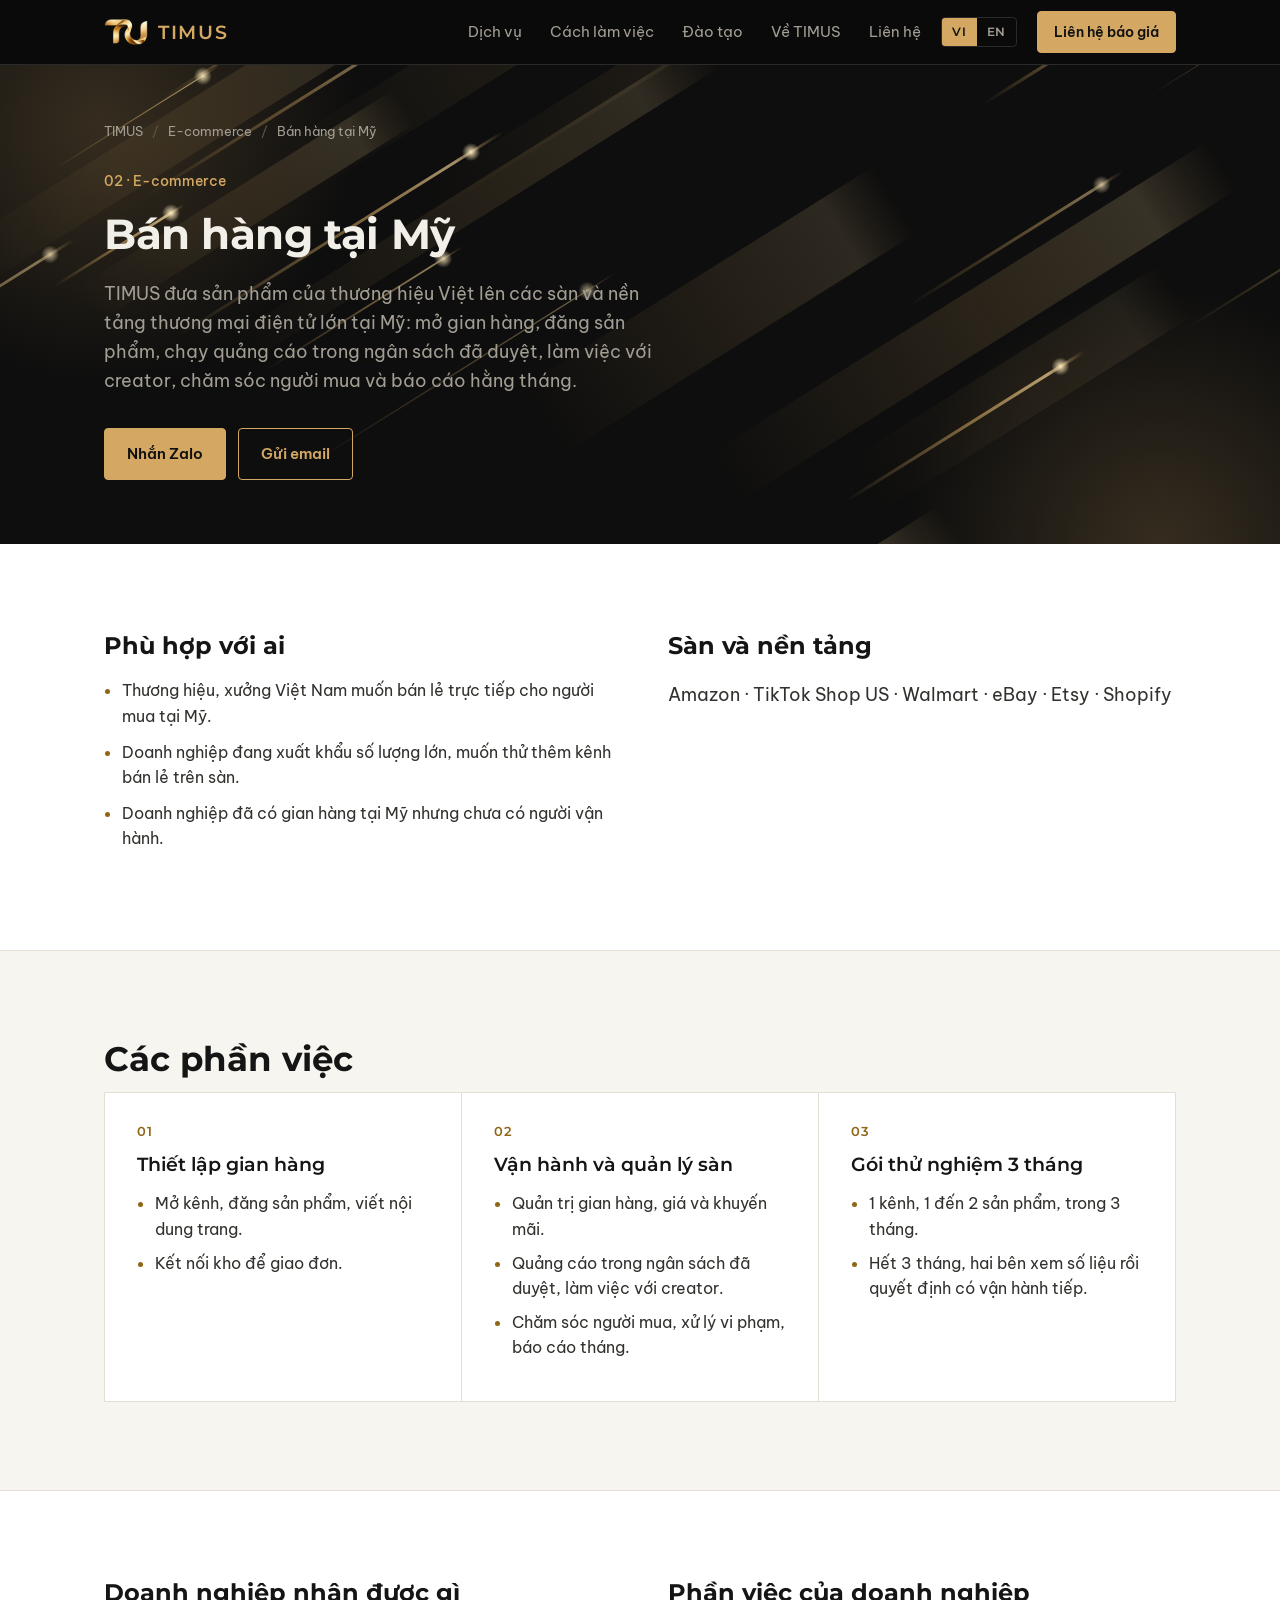
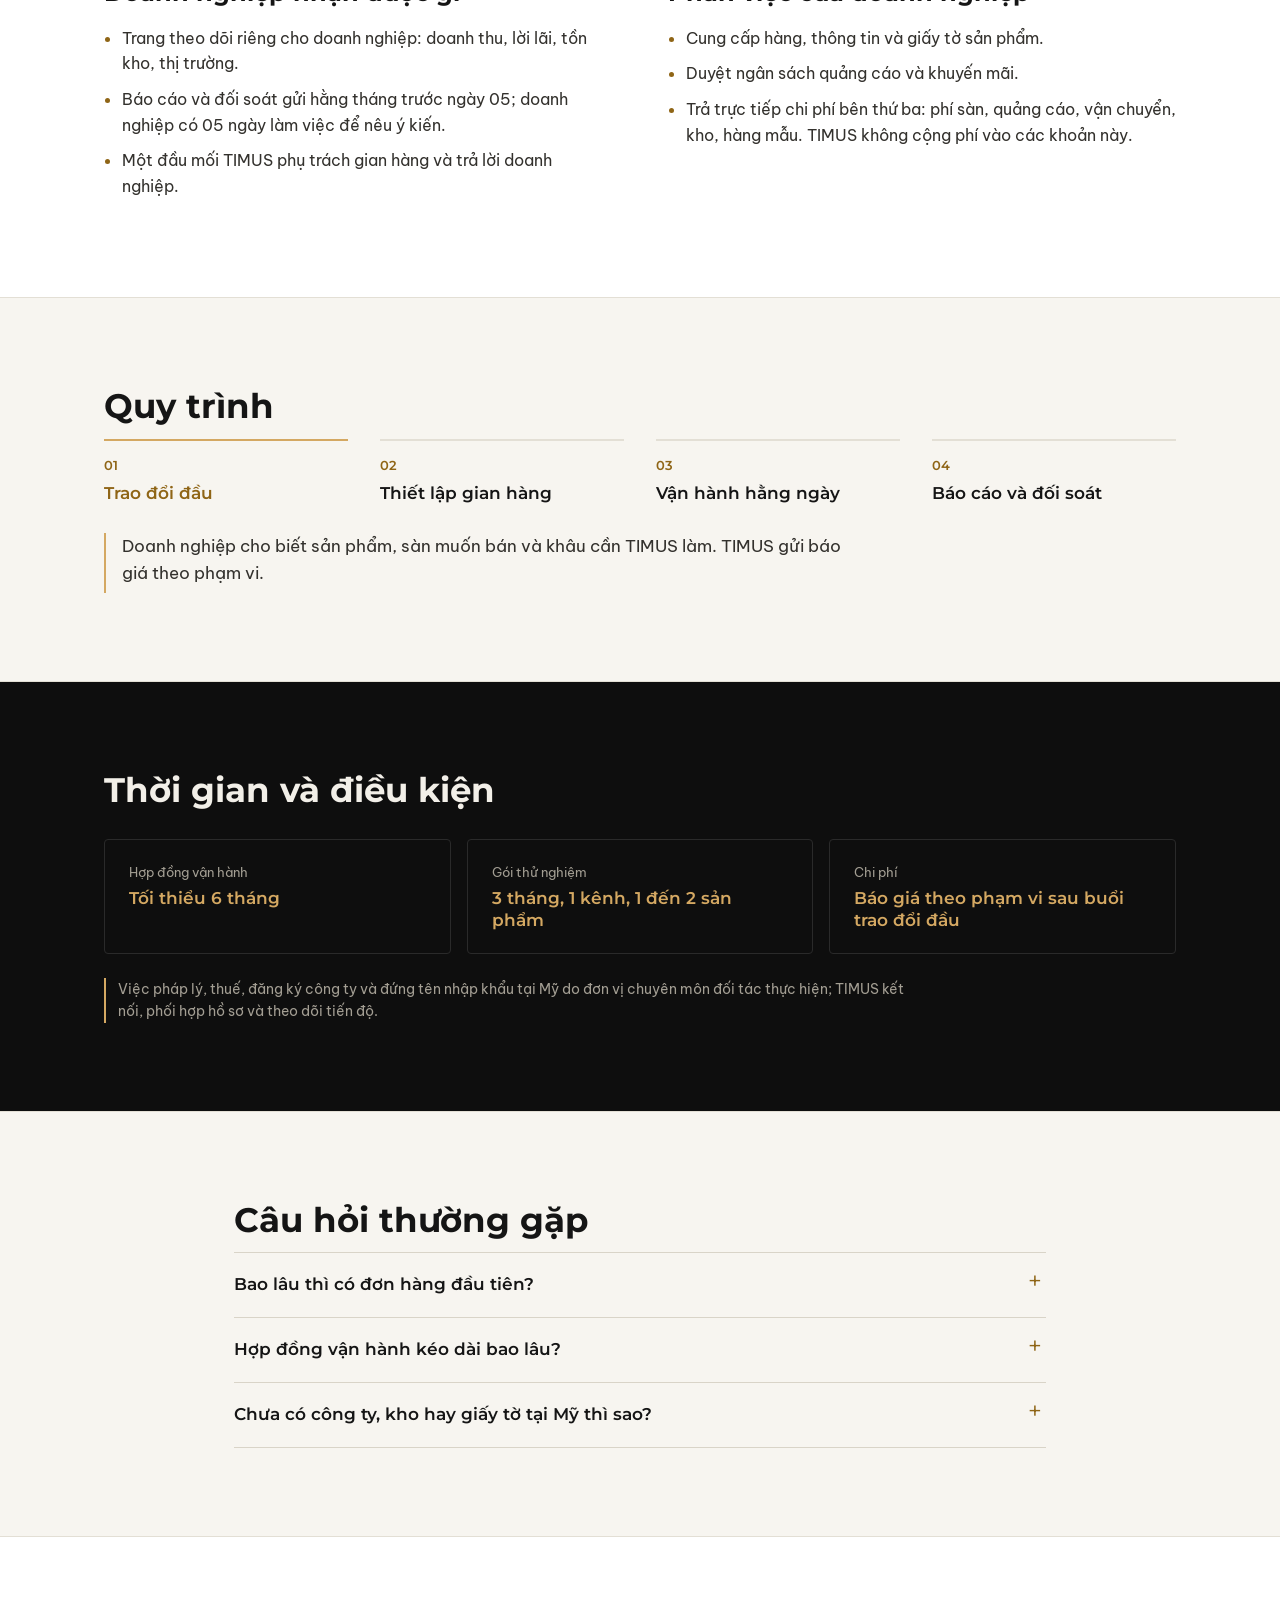
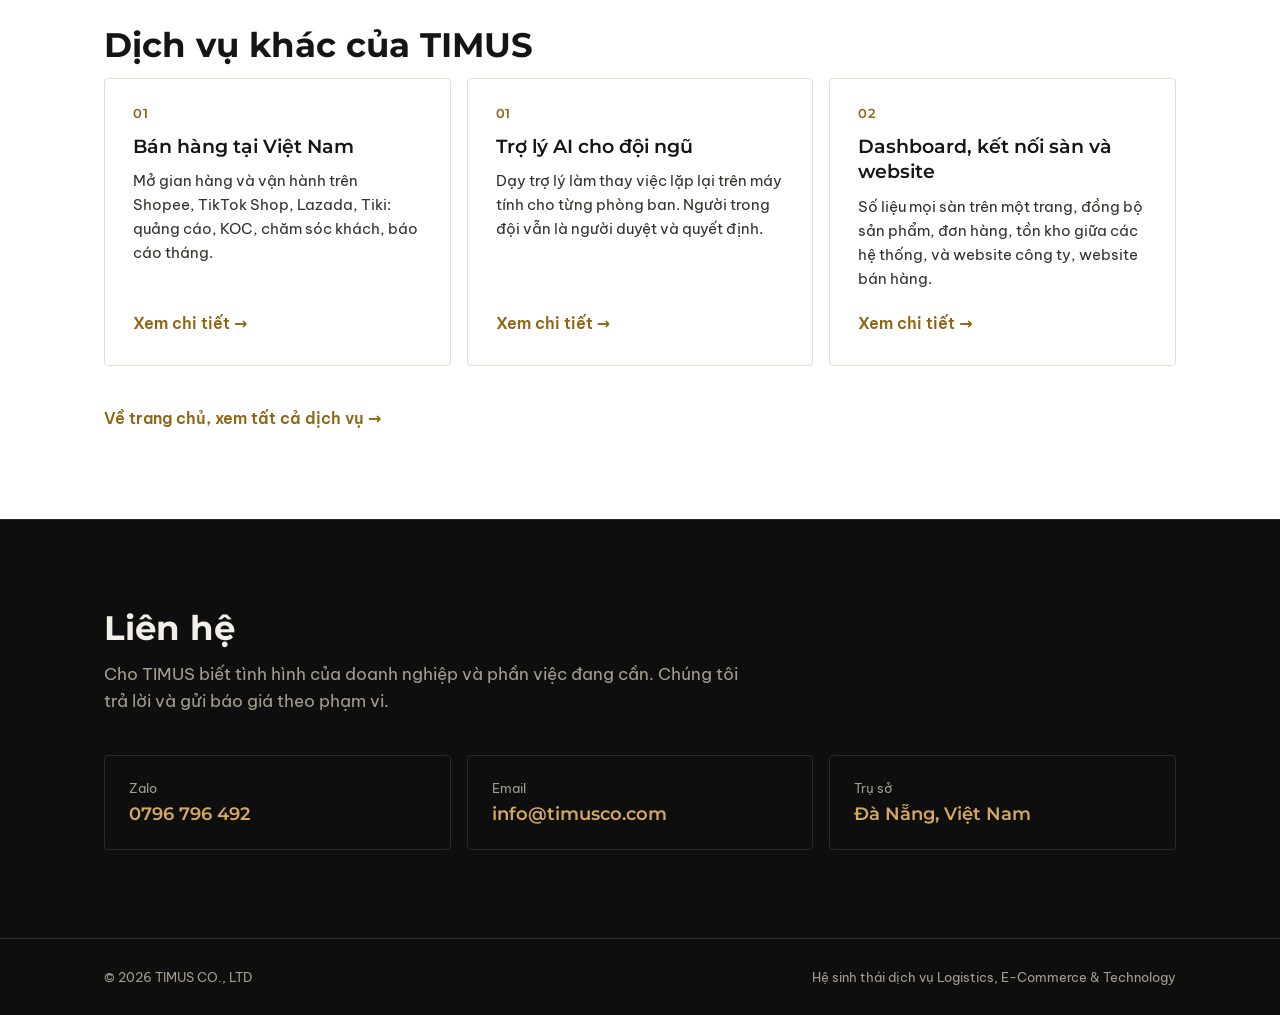
==== ban-hang-tai-my/index.html @ 19c27c98 "Phần đầu trang: ba cảnh 3D cho Logistics, E-commerce, Technology Logistics có đủ hai chặng Trung Quố" ====
<!doctype html>
<html lang="vi">
<head>
<meta charset="utf-8">
<meta name="viewport" content="width=device-width, initial-scale=1">
<title>Bán hàng tại Mỹ | TIMUS CO., LTD</title>
<meta name="description" content="TIMUS mở gian hàng và vận hành cho thương hiệu Việt trên Amazon, TikTok Shop US, Walmart, eBay, Etsy, Shopify: quảng cáo, creator, chăm sóc khách, báo cáo tháng. Có gói thử nghiệm 3 tháng.">
<link rel="canonical" href="https://timusco.com/ban-hang-tai-my/">
<link rel="icon" type="image/png" href="/assets/favicon.png">
<link rel="apple-touch-icon" href="/assets/apple-touch-icon.png">
<meta property="og:type" content="website">
<meta property="og:url" content="https://timusco.com/ban-hang-tai-my/">
<meta property="og:title" content="Bán hàng tại Mỹ | TIMUS">
<meta property="og:description" content="TIMUS mở gian hàng và vận hành cho thương hiệu Việt trên Amazon, TikTok Shop US, Walmart, eBay, Etsy, Shopify: quảng cáo, creator, chăm sóc khách, báo cáo tháng. Có gói thử nghiệm 3 tháng.">
<meta property="og:image" content="https://timusco.com/assets/og.jpg">
<meta name="theme-color" content="#0B0B0B">
<link rel="preconnect" href="https://fonts.googleapis.com">
<link rel="preconnect" href="https://fonts.gstatic.com" crossorigin>
<link href="https://fonts.googleapis.com/css2?family=Be+Vietnam+Pro:wght@400;500;600&family=Montserrat:wght@500;600;700&display=swap" rel="stylesheet">
<link rel="stylesheet" href="/style.css?v=16">
<script type="application/ld+json">
{"@context": "https://schema.org", "@type": "Service", "name": "Bán hàng tại Mỹ", "alternateName": "Selling in the United States", "description": "TIMUS mở gian hàng và vận hành cho thương hiệu Việt trên Amazon, TikTok Shop US, Walmart, eBay, Etsy, Shopify: quảng cáo, creator, chăm sóc khách, báo cáo tháng. Có gói thử nghiệm 3 tháng.", "url": "https://timusco.com/ban-hang-tai-my/", "areaServed": ["VN", "US"], "provider": {"@type": "Organization", "name": "TIMUS CO., LTD", "url": "https://timusco.com/"}}
</script>
<script>
  (function () {
    var q = new URLSearchParams(location.search).get('lang');
    var saved = null;
    try { saved = localStorage.getItem('timus-lang'); } catch (e) {}
    var lang = q === 'en' || q === 'vi' ? q : (saved || 'vi');
    document.documentElement.setAttribute('data-lang', lang);
    document.documentElement.lang = lang;
  })();
</script>
</head>
<body class="svc-page">

<header class="top">
  <div class="wrap top-in">
    <a href="/" class="brand" aria-label="TIMUS">
      <img src="/assets/timus-mark.webp" alt="" width="44" height="27">
      <span>TIMUS</span>
    </a>
    <nav class="nav" id="nav" aria-label="Menu">
      <a href="/#dich-vu"><span data-l="vi">Dịch vụ</span><span data-l="en">Services</span></a>
      <a href="/#cach-lam"><span data-l="vi">Cách làm việc</span><span data-l="en">How we work</span></a>
      <a href="/#dao-tao"><span data-l="vi">Đào tạo</span><span data-l="en">Training</span></a>
      <a href="/#ve-timus"><span data-l="vi">Về TIMUS</span><span data-l="en">About</span></a>
      <a href="#lien-he"><span data-l="vi">Liên hệ</span><span data-l="en">Contact</span></a>
    </nav>
    <div class="lang" role="group" aria-label="Ngôn ngữ / Language">
      <button type="button" data-set="vi">VI</button>
      <button type="button" data-set="en">EN</button>
    </div>
    <a class="btn btn-gold btn-sm top-cta" href="#lien-he"><span data-l="vi">Liên hệ báo giá</span><span data-l="en">Get a quote</span></a>
    <button type="button" class="burger" aria-label="Menu" aria-controls="nav" aria-expanded="false"><span></span><span></span><span></span></button>
  </div>
</header>

<main>

<section class="hero pg-hero">
  <canvas id="heroFx" class="hero-fx" aria-hidden="true"></canvas>
  <div class="wrap hero-in one">
    <div>
      <p class="crumb"><a href="/">TIMUS</a> <span>/</span> <a href="/#thuong-mai-dien-tu"><span data-l="vi">E-commerce</span><span data-l="en">E-commerce</span></a> <span>/</span> <span data-l="vi">Bán hàng tại Mỹ</span><span data-l="en">Selling in the United States</span></p>
      <p class="eyebrow">02 · <span data-l="vi">E-commerce</span><span data-l="en">E-commerce</span></p>
      <h1><span data-l="vi">Bán hàng tại Mỹ</span><span data-l="en">Selling in the United States</span></h1>
      <p class="lead"><span data-l="vi">TIMUS đưa sản phẩm của thương hiệu Việt lên các sàn và nền tảng thương mại điện tử lớn tại Mỹ: mở gian hàng, đăng sản phẩm, chạy quảng cáo trong ngân sách đã duyệt, làm việc với creator, chăm sóc người mua và báo cáo hằng tháng.</span><span data-l="en">TIMUS takes Vietnamese brands onto the major US marketplaces and e-commerce platforms: opening the store, listing products, running ads within the approved budget, working with creators, serving customers and reporting every month.</span></p>
      <div class="cta">
        <a class="btn btn-gold" href="https://zalo.me/0796796492" target="_blank" rel="noopener"><span data-l="vi">Nhắn Zalo</span><span data-l="en">Message on Zalo</span></a>
        <a class="btn btn-line" href="mailto:info@timusco.com?subject=TIMUS%20-%20Ban%20hang%20tai%20My"><span data-l="vi">Gửi email</span><span data-l="en">Email us</span></a>
      </div>
    </div>
  </div>
</section>
<section class="sec light">
  <div class="wrap pg-two reveal">
    <div>
      <h2 class="h-sm"><span data-l="vi">Phù hợp với ai</span><span data-l="en">Who it is for</span></h2>
      <ul class="safe" data-l="vi"><li>Thương hiệu, xưởng Việt Nam muốn bán lẻ trực tiếp cho người mua tại Mỹ.</li><li>Doanh nghiệp đang xuất khẩu số lượng lớn, muốn thử thêm kênh bán lẻ trên sàn.</li><li>Doanh nghiệp đã có gian hàng tại Mỹ nhưng chưa có người vận hành.</li></ul><ul class="safe" data-l="en"><li>Vietnamese brands and factories that want to sell directly to US consumers.</li><li>Exporters who want to add a marketplace retail channel.</li><li>Companies with a US store but no one to run it.</li></ul>
    </div>
    <div>
      <h2 class="h-sm"><span data-l="vi">Sàn và nền tảng</span><span data-l="en">Marketplaces and platforms</span></h2>
      <p class="tools big">Amazon · TikTok Shop US · Walmart · eBay · Etsy · Shopify</p>
    </div>
  </div>
</section>
<section class="sec sec-alt light">
  <div class="wrap">
    <h2><span data-l="vi">Các phần việc</span><span data-l="en">What is included</span></h2>
    <div class="svc three reveal">
      <article class="card">
        <span class="num">01</span>
        <h3><span data-l="vi">Thiết lập gian hàng</span><span data-l="en">Store setup</span></h3>
        <ul data-l="vi"><li>Mở kênh, đăng sản phẩm, viết nội dung trang.</li><li>Kết nối kho để giao đơn.</li></ul><ul data-l="en"><li>Open the channel, list products and write store content.</li><li>Connect the warehouse for fulfilment.</li></ul>
      </article>
      <article class="card">
        <span class="num">02</span>
        <h3><span data-l="vi">Vận hành và quản lý sàn</span><span data-l="en">Marketplace management</span></h3>
        <ul data-l="vi"><li>Quản trị gian hàng, giá và khuyến mãi.</li><li>Quảng cáo trong ngân sách đã duyệt, làm việc với creator.</li><li>Chăm sóc người mua, xử lý vi phạm, báo cáo tháng.</li></ul><ul data-l="en"><li>Store operations, pricing and promotions.</li><li>Ads within the approved budget, and creator partnerships.</li><li>Customer service, policy issues and monthly reports.</li></ul>
      </article>
      <article class="card">
        <span class="num">03</span>
        <h3><span data-l="vi">Gói thử nghiệm 3 tháng</span><span data-l="en">3 month test plan</span></h3>
        <ul data-l="vi"><li>1 kênh, 1 đến 2 sản phẩm, trong 3 tháng.</li><li>Hết 3 tháng, hai bên xem số liệu rồi quyết định có vận hành tiếp.</li></ul><ul data-l="en"><li>1 channel, 1 to 2 products, for 3 months.</li><li>After 3 months we review the data and decide whether to continue.</li></ul>
      </article>
    </div>
  </div>
</section>
<section class="sec light">
  <div class="wrap pg-two reveal">
    <div>
      <h2 class="h-sm"><span data-l="vi">Doanh nghiệp nhận được gì</span><span data-l="en">What you get</span></h2>
      <ul class="safe" data-l="vi"><li>Trang theo dõi riêng cho doanh nghiệp: doanh thu, lời lãi, tồn kho, thị trường.</li><li>Báo cáo và đối soát gửi hằng tháng trước ngày 05; doanh nghiệp có 05 ngày làm việc để nêu ý kiến.</li><li>Một đầu mối TIMUS phụ trách gian hàng và trả lời doanh nghiệp.</li></ul><ul class="safe" data-l="en"><li>A private dashboard for your company: revenue, margin, inventory and market data.</li><li>Monthly report and reconciliation before the 5th; you have 5 working days to comment.</li><li>One TIMUS contact who owns the store and answers your questions.</li></ul>
    </div>
    <div>
      <h2 class="h-sm"><span data-l="vi">Phần việc của doanh nghiệp</span><span data-l="en">Your part</span></h2>
      <ul class="safe" data-l="vi"><li>Cung cấp hàng, thông tin và giấy tờ sản phẩm.</li><li>Duyệt ngân sách quảng cáo và khuyến mãi.</li><li>Trả trực tiếp chi phí bên thứ ba: phí sàn, quảng cáo, vận chuyển, kho, hàng mẫu. TIMUS không cộng phí vào các khoản này.</li></ul><ul class="safe" data-l="en"><li>Provide stock, product information and documents.</li><li>Approve advertising and promotion budgets.</li><li>Pay third party costs directly: marketplace fees, ads, shipping, warehousing, samples. TIMUS adds no markup.</li></ul>
    </div>
  </div>
</section>
<section class="sec sec-alt light">
  <div class="wrap" data-steps>
    <h2><span data-l="vi">Quy trình</span><span data-l="en">Process</span></h2>
    <ol class="steps hov">
        <li>
          <b><span data-l="vi">Trao đổi đầu</span><span data-l="en">First call</span></b>
          <p data-l="vi">Doanh nghiệp cho biết sản phẩm, sàn muốn bán và khâu cần TIMUS làm. TIMUS gửi báo giá theo phạm vi.</p><p data-l="en">You tell us the product, target marketplaces and the stages you need. TIMUS sends a scoped quote.</p>
        </li>
        <li>
          <b><span data-l="vi">Thiết lập gian hàng</span><span data-l="en">Store setup</span></b>
          <p data-l="vi">Mở hoặc chuẩn hoá gian hàng, đăng sản phẩm, nội dung trang, kết nối kho.</p><p data-l="en">Open or tidy up the store, list products, write store content and connect the warehouse.</p>
        </li>
        <li>
          <b><span data-l="vi">Vận hành hằng ngày</span><span data-l="en">Daily operations</span></b>
          <p data-l="vi">Giá và khuyến mãi, quảng cáo trong ngân sách đã duyệt, chăm sóc người mua, xử lý vi phạm.</p><p data-l="en">Pricing and promotions, ads within the approved budget, customer service and policy issues.</p>
        </li>
        <li>
          <b><span data-l="vi">Báo cáo và đối soát</span><span data-l="en">Report and reconcile</span></b>
          <p data-l="vi">Mỗi tháng một báo cáo kèm đối soát, hai bên xem lại và thống nhất việc tháng sau.</p><p data-l="en">A monthly report with reconciliation; we review it together and agree on next month.</p>
        </li>
    </ol>
    <div class="step-desc" aria-live="polite"></div>
  </div>
</section>
<section class="sec facts">
  <div class="wrap">
    <h2><span data-l="vi">Thời gian và điều kiện</span><span data-l="en">Timeline and terms</span></h2>
    <div class="contact-grid reveal">
      <div class="c-item"><span class="label"><span data-l="vi">Hợp đồng vận hành</span><span data-l="en">Operations contract</span></span><span class="val"><span data-l="vi">Tối thiểu 6 tháng</span><span data-l="en">At least 6 months</span></span></div>
      <div class="c-item"><span class="label"><span data-l="vi">Gói thử nghiệm</span><span data-l="en">Test plan</span></span><span class="val"><span data-l="vi">3 tháng, 1 kênh, 1 đến 2 sản phẩm</span><span data-l="en">3 months, 1 channel, 1 to 2 products</span></span></div>
      <div class="c-item"><span class="label"><span data-l="vi">Chi phí</span><span data-l="en">Pricing</span></span><span class="val"><span data-l="vi">Báo giá theo phạm vi sau buổi trao đổi đầu</span><span data-l="en">Quoted per scope after a first call</span></span></div>
    </div>
    <p class="note" data-l="vi">Việc pháp lý, thuế, đăng ký công ty và đứng tên nhập khẩu tại Mỹ do đơn vị chuyên môn đối tác thực hiện; TIMUS kết nối, phối hợp hồ sơ và theo dõi tiến độ.</p><p class="note" data-l="en">Legal, tax, company registration and importer of record work in the US is done by partner specialists; TIMUS connects you, coordinates the paperwork and follows up.</p>
  </div>
</section>
<section class="sec sec-alt light">
  <div class="wrap faq">
    <h2><span data-l="vi">Câu hỏi thường gặp</span><span data-l="en">Frequently asked questions</span></h2>
    <div class="qa-list">
      <details class="qa">
        <summary><span data-l="vi">Bao lâu thì có đơn hàng đầu tiên?</span><span data-l="en">How soon do first orders come in?</span></summary>
        <p data-l="vi">Khi gian hàng đã mở và hàng đã sẵn sàng, đơn đầu thường có trong tháng vận hành đầu tiên. TIMUS không cam kết con số doanh thu; kết quả được báo cáo bằng số liệu thật hằng tháng.</p><p data-l="en">Once the store is live and stock is ready, first orders usually come within the first month of operations. We do not promise revenue figures; results are reported with real data every month.</p>
      </details>
      <details class="qa">
        <summary><span data-l="vi">Hợp đồng vận hành kéo dài bao lâu?</span><span data-l="en">How long is an operations contract?</span></summary>
        <p data-l="vi">Hợp đồng vận hành tối thiểu 6 tháng, vì gian hàng cần thời gian để có dữ liệu và cải thiện. Nếu muốn thử trước, có gói thử nghiệm 3 tháng cho 1 kênh và 1 đến 2 sản phẩm.</p><p data-l="en">Operations contracts run for at least 6 months, since a store needs time to gather data and improve. To test first, there is a 3 month plan covering 1 channel and 1 to 2 products.</p>
      </details>
      <details class="qa">
        <summary><span data-l="vi">Chưa có công ty, kho hay giấy tờ tại Mỹ thì sao?</span><span data-l="en">What if we have no US company, warehouse or paperwork?</span></summary>
        <p data-l="vi">TIMUS nhận phần kho và đưa hàng đi ở dịch vụ Hậu cần. Phần pháp lý, thuế, đăng ký công ty do đơn vị chuyên môn tại Mỹ thực hiện, TIMUS kết nối và phối hợp hồ sơ thay doanh nghiệp.</p><p data-l="en">TIMUS covers warehousing and shipping under our Logistics service. Legal, tax and company registration are handled by US specialists; TIMUS connects you and coordinates the paperwork.</p>
      </details>
    </div>
  </div>
</section>
<section class="sec light">
  <div class="wrap">
    <h2><span data-l="vi">Dịch vụ khác của TIMUS</span><span data-l="en">Other TIMUS services</span></h2>
    <div class="sgrid reveal">
      <a class="scard" href="/ban-hang-tai-viet-nam/">
        <span class="num">01</span>
        <h3><span data-l="vi">Bán hàng tại Việt Nam</span><span data-l="en">Selling in Vietnam</span></h3>
        <p data-l="vi">Mở gian hàng và vận hành trên Shopee, TikTok Shop, Lazada, Tiki: quảng cáo, KOC, chăm sóc khách, báo cáo tháng.</p><p data-l="en">Store setup and operations on Shopee, TikTok Shop, Lazada and Tiki: ads, KOCs, customer service and monthly reports.</p>
        <span class="link"><span data-l="vi">Xem chi tiết</span><span data-l="en">View details</span> →</span>
      </a>
      <a class="scard" href="/tro-ly-ai/">
        <span class="num">01</span>
        <h3><span data-l="vi">Trợ lý AI cho đội ngũ</span><span data-l="en">AI assistants for your team</span></h3>
        <p data-l="vi">Dạy trợ lý làm thay việc lặp lại trên máy tính cho từng phòng ban. Người trong đội vẫn là người duyệt và quyết định.</p><p data-l="en">Teach an assistant to take over repetitive computer work for each department. Your people still review and decide.</p>
        <span class="link"><span data-l="vi">Xem chi tiết</span><span data-l="en">View details</span> →</span>
      </a>
      <a class="scard" href="/dashboard-ket-noi-website/">
        <span class="num">02</span>
        <h3><span data-l="vi">Dashboard, kết nối sàn và website</span><span data-l="en">Dashboards, marketplace sync and websites</span></h3>
        <p data-l="vi">Số liệu mọi sàn trên một trang, đồng bộ sản phẩm, đơn hàng, tồn kho giữa các hệ thống, và website công ty, website bán hàng.</p><p data-l="en">Every channel on one page, products, orders and inventory in sync across systems, plus company websites and online stores.</p>
        <span class="link"><span data-l="vi">Xem chi tiết</span><span data-l="en">View details</span> →</span>
      </a>
    </div>
    <p class="t-link"><a class="link" href="/"><span data-l="vi">Về trang chủ, xem tất cả dịch vụ</span><span data-l="en">Back to home, see all services</span> →</a></p>
  </div>
</section>

<section id="lien-he" class="sec contact">
  <div class="wrap">
    <h2><span data-l="vi">Liên hệ</span><span data-l="en">Contact</span></h2>
    <p class="sub"><span data-l="vi">Cho TIMUS biết tình hình của doanh nghiệp và phần việc đang cần. Chúng tôi trả lời và gửi báo giá theo phạm vi.</span><span data-l="en">Tell us about your company and the work you need. We will reply with a scoped quote.</span></p>
    <div class="contact-grid reveal">
      <a class="c-item" href="https://zalo.me/0796796492" target="_blank" rel="noopener"><span class="label">Zalo</span><span class="val">0796 796 492</span></a>
      <a class="c-item" href="mailto:info@timusco.com?subject=TIMUS%20-%20Ban%20hang%20tai%20My"><span class="label">Email</span><span class="val">info@timusco.com</span></a>
      <div class="c-item"><span class="label"><span data-l="vi">Trụ sở</span><span data-l="en">Office</span></span><span class="val"><span data-l="vi">Đà Nẵng, Việt Nam</span><span data-l="en">Da Nang, Vietnam</span></span></div>
    </div>
  </div>
</section>

</main>

<a class="fab" href="https://zalo.me/0796796492" target="_blank" rel="noopener" aria-label="Zalo">Zalo</a>

<footer class="foot">
  <div class="wrap foot-in">
    <span>© 2026 TIMUS CO., LTD</span>
    <span data-l="vi">Hệ sinh thái dịch vụ Logistics, E-Commerce &amp; Technology</span><span data-l="en">Logistics, E-Commerce &amp; Technology services</span>
  </div>
</footer>

<script src="/assets/site.js?v=9"></script>
</body>
</html>
---- style.css ----
:root {
  --bg: #0E0E0E;
  --bg-2: #141414;
  --line: #2A2A2A;
  --text: #F2EFE8;
  --muted: #A39E93;
  --gold: #D4A862;
  --gold-2: #E3BD7E;
  --gold-t: #D4A862;
  --body: #D8D4CB;
  --hover: #131313;
  --radius: 4px;
}

* { box-sizing: border-box; }
html { scroll-behavior: smooth; scroll-padding-top: 72px; }
body {
  margin: 0;
  background: var(--bg);
  color: var(--text);
  font: 400 16px/1.6 "Be Vietnam Pro", system-ui, sans-serif;
  -webkit-font-smoothing: antialiased;
}
img { max-width: 100%; display: block; }
a { color: inherit; }

/* language switch */
html[data-lang="vi"] [data-l="en"],
html[data-lang="en"] [data-l="vi"] { display: none !important; }

.wrap { max-width: 1120px; margin: 0 auto; padding: 0 24px; }

/* header */
.top {
  position: sticky; top: 0; z-index: 10;
  background: rgba(11, 11, 11, .94);
  border-bottom: 1px solid var(--line);
}
.top-in { display: flex; align-items: center; gap: 32px; height: 64px; }
.brand { display: flex; align-items: center; gap: 10px; text-decoration: none; }
.brand img { width: 44px; height: auto; }
.brand span { font: 600 19px/1 Montserrat, sans-serif; letter-spacing: .09em; color: var(--gold); }
.nav { display: flex; gap: 28px; margin-left: auto; }
.nav a { text-decoration: none; color: var(--muted); font-size: 15px; }
.nav a:hover { color: var(--text); }
.lang { display: flex; border: 1px solid var(--line); border-radius: var(--radius); overflow: hidden; }
.lang button {
  background: none; border: 0; color: var(--muted); cursor: pointer;
  font: 600 12px/1 Montserrat, sans-serif; letter-spacing: .06em; padding: 8px 10px;
}
html[data-lang="vi"] .lang [data-set="vi"],
html[data-lang="en"] .lang [data-set="en"] { background: var(--gold); color: #111; }

/* hero */
.hero { padding: 88px 0 72px; }
.hero-in { display: grid; grid-template-columns: 1.25fr 1fr; gap: 56px; align-items: center; }
.eyebrow { color: var(--gold); font-size: 14px; font-weight: 500; margin: 0 0 18px; }
h1 {
  font: 700 48px/1.15 Montserrat, sans-serif; margin: 0 0 22px; letter-spacing: -.01em;
}
.lead { color: var(--muted); font-size: 18px; max-width: 560px; margin: 0 0 32px; }
.cta { display: flex; flex-wrap: wrap; gap: 12px; }
.btn {
  display: inline-block; padding: 13px 22px; border-radius: var(--radius);
  font-weight: 600; font-size: 15px; text-decoration: none; border: 1px solid var(--gold);
}
.btn-gold { background: var(--gold); color: #111; }
.btn-gold:hover { background: var(--gold-2); border-color: var(--gold-2); }
.btn-line { color: var(--gold); }
.btn-line:hover { background: rgba(212, 168, 98, .1); }
.hero-logo { width: 100%; max-width: 460px; height: auto; justify-self: end; }

/* strip */
.strip { border-top: 1px solid var(--line); border-bottom: 1px solid var(--line); }
.strip-in { display: grid; grid-template-columns: repeat(4, 1fr); }
.strip-in > * { padding: 22px 0; display: flex; flex-direction: column; gap: 2px; }
.strip-in > * + * { border-left: 1px solid var(--line); padding-left: 24px; }
.strip b { font: 600 15px/1.4 Montserrat, sans-serif; color: var(--gold); }
.strip span { color: var(--muted); font-size: 14px; }

/* sections */
.sec { padding: 88px 0; }
.sec-alt { background: var(--bg-2); border-top: 1px solid var(--line); border-bottom: 1px solid var(--line); }
h2 { font: 700 34px/1.2 Montserrat, sans-serif; margin: 0 0 12px; }
h3 { font: 600 19px/1.35 Montserrat, sans-serif; margin: 0 0 14px; }
.sub { color: var(--muted); max-width: 640px; margin: 0 0 40px; font-size: 17px; }

.svc { display: grid; grid-template-columns: repeat(2, 1fr); gap: 1px; background: var(--line); border: 1px solid var(--line); }
.card { background: var(--bg); padding: 32px; }
.num { display: block; font: 600 13px/1 Montserrat, sans-serif; color: var(--gold-t); margin-bottom: 14px; letter-spacing: .06em; }
.card ul { margin: 0; padding-left: 18px; color: var(--body); }
.card li { margin-bottom: 8px; }
.card li::marker { color: var(--gold-t); }
.tags { margin: 16px 0 0; color: var(--gold-t); font-size: 14px; }
.note { margin: 16px 0 0; color: var(--muted); font-size: 14px; border-left: 2px solid var(--gold); padding-left: 12px; }

.included { display: grid; grid-template-columns: 1fr 1fr; gap: 48px; margin-top: 48px; }
.included p { color: var(--body); margin: 0 0 12px; }
.link { color: var(--gold-t); text-decoration: none; font-weight: 600; }
.link:hover { text-decoration: underline; }

/* steps */
.steps { list-style: none; padding: 0; margin: 40px 0 0; display: grid; grid-template-columns: repeat(4, 1fr); gap: 32px; counter-reset: s; }
.steps li { counter-increment: s; border-top: 2px solid var(--gold); padding-top: 18px; }
.steps li::before { content: "0" counter(s); display: block; font: 600 13px/1 Montserrat, sans-serif; color: var(--gold-t); margin-bottom: 10px; }
.steps b { font: 600 17px/1.35 Montserrat, sans-serif; display: block; margin-bottom: 8px; }
.steps p { margin: 0; color: var(--muted); font-size: 15px; }

/* about */
.about { display: grid; grid-template-columns: 1.4fr 1fr; gap: 56px; align-items: start; }
.about p { color: var(--body); }
.muted { color: var(--muted) !important; font-size: 14px; }
.founder { border: 1px solid var(--line); border-radius: var(--radius); padding: 28px; }
.founder .label { color: var(--muted); font-size: 13px; margin: 0 0 6px; }
.founder .name { font: 600 21px/1.3 Montserrat, sans-serif; color: var(--text); margin: 0 0 10px; }

/* contact */
.contact { border-top: 1px solid var(--line); }
.contact-grid { display: grid; grid-template-columns: repeat(3, 1fr); gap: 16px; }
.c-item {
  display: flex; flex-direction: column; gap: 4px; padding: 22px 24px;
  border: 1px solid var(--line); border-radius: var(--radius); text-decoration: none;
}
a.c-item:hover { border-color: var(--gold); }
.c-item .label { color: var(--muted); font-size: 13px; }
.c-item .val { font: 600 18px/1.3 Montserrat, sans-serif; color: var(--gold-t); }

.foot { border-top: 1px solid var(--line); padding: 28px 0; color: var(--muted); font-size: 13px; }
.foot-in { display: flex; justify-content: space-between; gap: 16px; flex-wrap: wrap; }

/* responsive */
@media (max-width: 900px) {
  .nav { display: none; }
  .lang { margin-left: auto; }
  .hero { padding: 48px 0 56px; }
  .hero-in { grid-template-columns: 1fr; gap: 36px; }
  .hero-logo { justify-self: start; max-width: 300px; order: -1; }
  h1 { font-size: 34px; }
  .lead { font-size: 17px; }
  .svc, .included, .about, .contact-grid { grid-template-columns: 1fr; }
  .steps { grid-template-columns: 1fr 1fr; }
  .included { gap: 24px; }
  .about { gap: 32px; }
  .sec { padding: 64px 0; }
  h2 { font-size: 28px; }
}
@media (max-width: 600px) {
  .wrap { padding: 0 16px; }
  .strip-in { grid-template-columns: 1fr; }
  .strip-in > * + * { border-left: 0; border-top: 1px solid var(--line); padding-left: 0; }
  .steps { grid-template-columns: 1fr; gap: 24px; }
  .card { padding: 24px 20px; }
  .hero-logo { max-width: 170px; }
  .btn { flex: 1 1 100%; text-align: center; }
}
@media (min-width: 601px) and (max-width: 900px) {
  .strip-in { grid-template-columns: 1fr 1fr; }
  .strip-in > *:nth-child(3) { border-left: 0; padding-left: 0; }
  .strip-in > *:nth-child(n+3) { border-top: 1px solid var(--line); }
}

/* v3: header cta, mobile menu, faq, reveal, floating zalo */
.btn-sm { padding: 9px 16px; font-size: 14px; }
.burger { display: none; background: none; border: 1px solid var(--line); border-radius: var(--radius); width: 40px; height: 36px; padding: 0 10px; cursor: pointer; flex-direction: column; justify-content: center; gap: 5px; }
.burger span { display: block; height: 2px; background: var(--gold); }
.top-in { gap: 20px; }
.card { transition: background .2s; }
.card:hover { background: var(--hover); }

.faq { max-width: 860px; }
.qa-list { margin-top: 28px; border-top: 1px solid var(--line); }
.qa { border-bottom: 1px solid var(--line); }
.qa summary { cursor: pointer; list-style: none; padding: 20px 36px 20px 0; position: relative; font: 600 17px/1.4 Montserrat, sans-serif; }
.qa summary::-webkit-details-marker { display: none; }
.qa summary::after { content: "+"; position: absolute; right: 4px; top: 16px; color: var(--gold-t); font: 400 24px/1 Montserrat, sans-serif; }
.qa[open] summary::after { content: "\2212"; }
.qa summary:hover { color: var(--gold-t); }
.qa p { margin: 0 0 22px; color: var(--body); max-width: 720px; }

.anim .reveal { opacity: 0; transform: translateY(14px); transition: opacity .5s ease, transform .5s ease; }
.anim .reveal.in { opacity: 1; transform: none; }

.fab { display: none; }

@media (max-width: 900px) {
  .top-cta { display: none; }
  .burger { display: flex; }
  .lang { margin-left: auto; }
  .nav { display: none; position: absolute; left: 0; right: 0; top: 64px; background: var(--bg); border-bottom: 1px solid var(--line); flex-direction: column; gap: 0; margin: 0; padding: 4px 24px 12px; }
  .top.open .nav { display: flex; }
  .nav a { padding: 14px 0; border-top: 1px solid var(--line); font-size: 16px; color: var(--text); }
  .nav a:first-child { border-top: 0; }
  .hero-logo { max-width: 240px !important; margin: 0 auto; justify-self: center; }
  .fab { display: block; position: fixed; right: 16px; bottom: 16px; z-index: 9; background: var(--gold); color: #111; font: 600 14px/1 Montserrat, sans-serif; padding: 14px 18px; border-radius: 999px; text-decoration: none; }
  .foot { padding-bottom: 80px; }
}

/* v4: light sections (white with dark text, gold accents) */
.light {
  --bg: #FFFFFF;
  --bg-2: #F7F5F0;
  --line: #E3DFD5;
  --text: #151515;
  --muted: #5F5B53;
  --body: #33312D;
  --gold-t: #8F6516;
  --hover: #FBFAF7;
  background: var(--bg);
  color: var(--text);
}
.light.sec-alt { background: var(--bg-2); }
.light .founder { background: var(--bg-2); }
.light .qa-list, .light .qa { border-color: #D9D4C8; }

/* v5: mục Công nghệ */
a.strip-a { text-decoration: none; transition: background .2s; }
a.strip-a:hover { background: #141414; }
a.strip-a b { text-decoration: none; }
.tech .card .c-p { color: var(--body); margin: 0; }
.t-h { margin: 64px 0 20px; }
.dept { display: grid; grid-template-columns: repeat(3, 1fr); gap: 1px; background: var(--line); border: 1px solid var(--line); }
.dept > div { background: var(--bg); padding: 26px 28px; }
.dept h4 { font: 600 16px/1.35 Montserrat, sans-serif; color: var(--gold); margin: 0 0 12px; }
.dept ul { margin: 0; padding-left: 18px; color: var(--body); font-size: 15px; }
.dept li { margin-bottom: 8px; }
.dept li::marker { color: var(--gold); }
.steps.five { grid-template-columns: repeat(5, 1fr); gap: 24px; margin-top: 8px; }
.t-two { display: grid; grid-template-columns: 1.2fr 1fr; gap: 48px; }
.safe { margin: 0; padding-left: 18px; color: var(--body); }
.safe li { margin-bottom: 10px; }
.safe li::marker { color: var(--gold); }
.tools { color: var(--muted); font-size: 15px; line-height: 1.9; margin: 0; }
.t-cta { margin-top: 48px; }
.tech .note { margin-top: 18px; }
.nav a, .top-cta { white-space: nowrap; }
@media (max-width: 1240px) { .nav { gap: 18px; } .nav a { font-size: 14px; } .top-in { gap: 16px; } }
@media (max-width: 1100px) {
  .top-cta { display: none; }
  .burger { display: flex; }
  .lang { margin-left: auto; }
  .nav { display: none; position: absolute; left: 0; right: 0; top: 64px; background: #0E0E0E; border-bottom: 1px solid #2A2A2A; flex-direction: column; gap: 0; margin: 0; padding: 4px 24px 12px; }
  .top.open .nav { display: flex; }
  .nav a { padding: 14px 0; border-top: 1px solid #2A2A2A; font-size: 16px; color: #F2EFE8; }
  .nav a:first-child { border-top: 0; }
}
@media (max-width: 900px) {
  .dept { grid-template-columns: 1fr 1fr; }
  .steps.five { grid-template-columns: 1fr 1fr; }
  .t-two { grid-template-columns: 1fr; gap: 8px; }
}
@media (max-width: 600px) {
  .dept { grid-template-columns: 1fr; }
  .dept > div { padding: 22px 20px; }
  .steps.five { grid-template-columns: 1fr; }
  .t-h { margin-top: 48px; }
}

/* v6: chọn nhóm khách, tab, danh sách chi tiết, nền động */
.hero { position: relative; overflow: hidden; }
.hero-in { position: relative; z-index: 1; }
.hero-fx { position: absolute; inset: 0; width: 100%; height: 100%; pointer-events: none; }
.hero::before, .hero::after { content: ""; position: absolute; width: 560px; height: 560px; border-radius: 50%; background: radial-gradient(circle, rgba(212,168,98,.20), rgba(212,168,98,0) 65%); pointer-events: none; animation: glow 9s ease-in-out infinite alternate; }
.hero::before { left: -180px; top: -220px; }
.hero::after { right: -160px; bottom: -280px; animation-duration: 12s; animation-direction: alternate-reverse; }
@keyframes glow { from { transform: translate(0, 0) scale(1); } to { transform: translate(140px, 70px) scale(1.25); } }
@media (prefers-reduced-motion: reduce) { .hero::before, .hero::after { animation: none; } }

.who { padding: 0 0 56px; }
.who-h { font: 600 14px/1 Montserrat, sans-serif; color: var(--gold); letter-spacing: .06em; text-transform: uppercase; margin: 0 0 16px; }
.who-g { display: grid; grid-template-columns: repeat(3, 1fr); gap: 16px; }
.who-b { position: relative; text-align: left; background: var(--bg-2); border: 1px solid var(--line); border-radius: var(--radius); padding: 24px 56px 24px 24px; cursor: pointer; color: var(--text); font: inherit; transition: border-color .2s, background .2s, transform .2s; }
.who-b b { display: block; font: 600 19px/1.3 Montserrat, sans-serif; margin-bottom: 8px; }
.who-d { display: block; color: var(--muted); font-size: 15px; }
.who-b i { position: absolute; right: 22px; top: 24px; font-style: normal; color: var(--gold); font-size: 20px; transition: transform .2s; }
.who-b:hover, .who-b.on { border-color: var(--gold); background: #17140f; }
.who-b:hover { transform: translateY(-2px); }
.who-b:hover i, .who-b.on i { transform: translateX(4px); }
.who-b:focus-visible, .tab:focus-visible, .md-b:focus-visible, .steps.hov li:focus-visible { outline: 2px solid var(--gold); outline-offset: 2px; }

section.dim { opacity: .28; transition: opacity .3s; }
section.dim:hover, section.dim:focus-within { opacity: 1; }
.sec { transition: opacity .3s; }
.aud-bar { position: fixed; left: 16px; bottom: 16px; z-index: 9; display: flex; align-items: center; gap: 12px; background: #141414; border: 1px solid var(--gold); border-radius: 999px; padding: 8px 8px 8px 16px; color: #F2EFE8; font-size: 14px; }
.aud-bar[hidden] { display: none; }
.aud-bar b { color: var(--gold); font-weight: 600; }
.aud-bar button { background: var(--gold); color: #111; border: 0; border-radius: 999px; padding: 8px 14px; font: 600 13px/1 Montserrat, sans-serif; cursor: pointer; }

.nav a.cur { color: var(--gold); }

.tab-row { display: flex; flex-wrap: wrap; gap: 8px; margin: 0 0 28px; }
.tab { padding: 10px 18px; border: 1px solid var(--line); border-radius: var(--radius); background: none; color: var(--muted); font: 600 14px/1.2 Montserrat, sans-serif; cursor: pointer; transition: border-color .2s, color .2s, background .2s; }
.tab:hover { border-color: var(--gold); color: var(--text); }
.tab.on { background: var(--gold); border-color: var(--gold); color: #111; }
.tab-p { display: none; }
.tab-p.on { display: block; animation: fadeUp .3s ease; }
@keyframes fadeUp { from { opacity: 0; transform: translateY(6px); } to { opacity: 1; transform: none; } }
.dept-p { border: 1px solid var(--line); padding: 28px 32px; min-height: 132px; }
.dept-p ul { margin: 0; padding-left: 18px; color: var(--body); font-size: 17px; }
.dept-p li { margin-bottom: 10px; }
.dept-p li::marker { color: var(--gold); }
.t-link { margin: 40px 0 0; }
.faq .qa-list { margin-top: 0; }

.md { display: grid; grid-template-columns: minmax(260px, 380px) 1fr; grid-template-rows: repeat(6, auto) 1fr; border: 1px solid var(--line); background: var(--bg); min-height: 400px; }
.md-b { grid-column: 1; display: flex; align-items: baseline; gap: 14px; text-align: left; padding: 19px 22px; border: 0; border-bottom: 1px solid var(--line); background: none; color: var(--text); font: 600 16px/1.35 Montserrat, sans-serif; cursor: pointer; transition: background .2s, box-shadow .2s; }
.md-b .num { margin: 0; flex: none; }
.md-b:hover { background: var(--hover); }
.md-b.on { background: var(--bg-2); box-shadow: inset 3px 0 0 var(--gold); }
.md-p { grid-column: 2; grid-row: 1 / 8; display: none; padding: 32px 36px; border-left: 1px solid var(--line); }
.md-p.on { display: block; animation: fadeUp .3s ease; }
.md-p h3 { font-size: 22px; }
.md-p ul { margin: 0; padding-left: 18px; color: var(--body); }
.md-p li { margin-bottom: 8px; }
.md-p li::marker { color: var(--gold-t); }

.steps.hov { margin-top: 8px; }
.steps.hov li { border-top-color: var(--line); cursor: default; transition: border-color .2s; outline: none; }
.steps.hov li.on { border-top-color: var(--gold); }
.steps.hov li b { margin-bottom: 0; }
.step-desc { margin-top: 28px; min-height: 60px; max-width: 760px; border-left: 2px solid var(--gold); padding-left: 16px; }
.step-desc p { margin: 0; color: var(--body); font-size: 17px; }
@media (min-width: 901px) { .steps.hov li p { display: none; } }

@media (max-width: 900px) {
  .who-g { grid-template-columns: 1fr; gap: 12px; }
  .who { padding-bottom: 40px; }
  .md { display: block; min-height: 0; }
  .md-b { width: 100%; }
  .md-p { border-left: 0; border-bottom: 1px solid var(--line); padding: 4px 20px 22px 22px; }
  .md-p h3 { display: none; }
  .step-desc { display: none; }
  .steps.hov li { border-top-color: var(--gold); }
  .steps.hov li b { margin-bottom: 8px; }
  .dept-p { padding: 22px 20px; }
  .aud-bar { bottom: 16px; left: 12px; font-size: 13px; }
  .hero::before, .hero::after { width: 380px; height: 380px; }
}

/* v8: dải logo sàn chạy ngang, một màu trắng */
.strip.logos { overflow: hidden; padding: 26px 0; -webkit-mask-image: linear-gradient(90deg, transparent, #000 6%, #000 94%, transparent); mask-image: linear-gradient(90deg, transparent, #000 6%, #000 94%, transparent); }
.lg-track { display: flex; width: max-content; animation: lgmove 40s linear infinite; will-change: transform; }
.strip.logos:hover .lg-track { animation-play-state: paused; }
.lg-grp { display: flex; align-items: center; gap: 72px; padding-right: 72px; }
.lg-grp img { height: 34px; width: auto; max-width: none; filter: brightness(0) invert(1); opacity: .78; transition: opacity .2s; }
.lg-grp img:hover { opacity: 1; }
.lg-grp img[alt="TikTok Shop"], .lg-grp img[src$="tiktokshop.png"] { height: 52px; }
.lg-grp img[src$="lazada.svg"] { height: 30px; }
.lg-grp img[src$="walmart.svg"] { height: 25px; }
@keyframes lgmove { from { transform: translateX(0); } to { transform: translateX(-50%); } }
@media (max-width: 600px) { .lg-grp { gap: 44px; padding-right: 44px; } .lg-grp img { height: 26px; } .lg-grp img[src$="tiktokshop.png"] { height: 40px; } .strip.logos { padding: 20px 0; } }

/* v9: trang chủ gọn, mỗi dịch vụ một trang riêng */
a.who-b { display: block; text-decoration: none; }
.sgrid { display: grid; grid-template-columns: repeat(3, 1fr); gap: 16px; }
.sgrid.two { grid-template-columns: repeat(2, 1fr); }
.scard { display: flex; flex-direction: column; background: var(--bg); border: 1px solid var(--line); border-radius: var(--radius); padding: 28px; text-decoration: none; color: var(--text); transition: border-color .2s, transform .2s, background .2s; }
.scard:hover { border-color: var(--gold); transform: translateY(-3px); background: var(--hover); }
.scard h3 { margin-bottom: 10px; }
.scard p { color: var(--body); margin: 0 0 20px; font-size: 15px; }
.scard .link { margin-top: auto; }
.scard:hover .link { text-decoration: underline; }
.tech .scard { background: var(--bg-2); }
.tech .scard:hover { background: #17140f; }

.hero.pg-hero { padding: 56px 0 64px; }
.hero-in.one { grid-template-columns: 1fr; max-width: 1120px; }
.hero-in.one > div { max-width: 780px; }
.hero.pg-hero h1 { font-size: 42px; }
.crumb { font-size: 13px; color: var(--muted); margin: 0 0 28px; }
.crumb a { color: var(--muted); text-decoration: none; }
.crumb a:hover { color: var(--gold); }
.crumb > span:not([data-l]) { margin: 0 6px; color: #5a564e; }
.pg-two { display: grid; grid-template-columns: 1fr 1fr; gap: 56px; }
.pg-two.single { grid-template-columns: 1fr; max-width: 760px; margin-left: 0; }
.h-sm { font-size: 24px; margin-bottom: 18px; }
.light .safe li::marker { color: var(--gold-t); }
.svc.three { grid-template-columns: repeat(3, 1fr); }
.tools.big { font-size: 18px; color: var(--body); }
.facts .contact-grid { margin-top: 28px; }
.facts .c-item .val { font-size: 17px; }
.facts .note { margin-top: 24px; max-width: 820px; }
@media (max-width: 900px) {
  .sgrid, .sgrid.two, .svc.three, .pg-two { grid-template-columns: 1fr; }
  .pg-two { gap: 36px; }
  .hero.pg-hero { padding: 36px 0 48px; }
  .hero.pg-hero h1 { font-size: 30px; }
  .scard { padding: 24px 20px; }
}
@media (min-width: 601px) and (max-width: 900px) { .sgrid, .sgrid.two { grid-template-columns: 1fr 1fr; } }

/* v10: hành trình năm khâu bằng mô hình khối, chạy theo lúc cuộn */
.jr-sec { padding: 72px 0; }
.jr { position: relative; display: grid; grid-template-columns: repeat(5, 1fr); margin-top: 26px; }
.jr-b { grid-row: 1; position: relative; background: none; border: 0; padding: 0 6px 18px; cursor: pointer; color: var(--muted); font: inherit; text-align: center; outline: none; }
.jr-b .iso { display: block; width: 100%; max-width: 190px; margin: 0 auto; overflow: visible; transition: transform .35s ease, filter .35s ease, opacity .35s ease; }
.iso .g.t { fill: #EBCB8B; } .iso .g.l { fill: #C2954C; } .iso .g.r { fill: #8E6428; }
.iso .k.t { fill: #2A2722; } .iso .k.l { fill: #1D1B17; } .iso .k.r { fill: #131210; }
.iso .k { stroke: rgba(212,168,98,.38); stroke-width: .7; stroke-linejoin: round; }
.iso .lens { fill: none; stroke: #F3DDAE; stroke-width: 4; stroke-linecap: round; }
.iso-m { animation: jrfloat 4s ease-in-out infinite alternate; animation-delay: calc(var(--i) * -.7s); }
@keyframes jrfloat { from { transform: translateY(0); } to { transform: translateY(-7px); } }
.jr-b .iso { opacity: .45; }
.jr-b.done .iso { opacity: .85; }
.jr-b:hover .iso { opacity: 1; }
.jr-b.on .iso { opacity: 1; transform: translateY(-8px) scale(1.07); filter: drop-shadow(0 14px 22px rgba(212,168,98,.38)); }
.jr-n { display: block; font: 600 12px/1 Montserrat, sans-serif; letter-spacing: .08em; color: var(--gold); margin-top: 4px; }
.jr-t { display: block; font: 600 16px/1.3 Montserrat, sans-serif; color: var(--text); margin-top: 6px; }
.jr-b.on .jr-t { color: var(--gold); }
.jr-b:focus-visible .iso { outline: 2px solid var(--gold); outline-offset: 4px; }
.jr-b:not(:nth-of-type(5))::after { content: ""; position: absolute; left: 80%; width: 40%; top: 40%; height: 2px; z-index: 1; pointer-events: none;
  background: repeating-linear-gradient(90deg, rgba(212,168,98,.9) 0 10px, transparent 10px 20px); background-size: 20px 2px; animation: jrflow 1s linear infinite; opacity: .35; transition: opacity .3s; }
.jr-b.done::after { opacity: 1; }
@keyframes jrflow { to { background-position: 20px 0; } }
.jr-route { position: absolute; left: 60%; width: 80%; top: -14px; font-size: 11.5px; line-height: 1.3; color: var(--gold); opacity: 0; transition: opacity .3s; pointer-events: none; z-index: 2; }
.jr-b.on .jr-route, .jr-b.done .jr-route { opacity: .95; }
.jr-b::before { content: ""; position: absolute; left: 50%; bottom: -18px; width: 1px; height: 26px; background: linear-gradient(var(--gold), rgba(212,168,98,.15)); }
.jr-box { position: absolute; left: 0; top: 0; width: 46px; z-index: 3; pointer-events: none; opacity: 0; will-change: transform; filter: drop-shadow(0 6px 10px rgba(0,0,0,.6)) drop-shadow(0 0 10px rgba(240,210,150,.55)); }
.jr-box .iso { display: block; width: 46px; opacity: 1; }
.jr-rail { grid-row: 2; grid-column: 1 / -1; display: flex; align-items: center; flex-wrap: wrap; gap: 6px 16px; margin-top: 18px; padding: 13px 22px; border: 1px solid var(--gold); border-radius: var(--radius); background: linear-gradient(90deg, rgba(212,168,98,.16), rgba(212,168,98,.04)); text-decoration: none; position: relative; overflow: hidden; }
.jr-rail::before { content: ""; position: absolute; top: 0; bottom: 0; width: 120px; left: -120px; background: linear-gradient(90deg, transparent, rgba(255,236,190,.28), transparent); animation: jrsweep 3.2s linear infinite; }
@keyframes jrsweep { to { left: 100%; } }
.jr-rail b { font: 600 14px/1.3 Montserrat, sans-serif; color: var(--gold); letter-spacing: .04em; text-transform: uppercase; }
.jr-rail span { color: var(--body); font-size: 15px; }
.jr-rail i { margin-left: auto; font-style: normal; color: var(--gold); font-size: 18px; transition: transform .2s; }
.jr-rail:hover i { transform: translateX(4px); }
.jr-p { grid-row: 3; grid-column: 1 / -1; display: none; grid-template-columns: 1fr 1.15fr; gap: 48px; margin-top: 22px; padding: 26px 32px; background: var(--bg-2); border: 1px solid var(--line); border-radius: var(--radius); min-height: 218px; }
.jr-p.on { display: grid; animation: fadeUp .3s ease; }
.jr-p h3 { font-size: 21px; margin-bottom: 10px; }
.jr-d { color: var(--body); margin: 0 0 16px; font-size: 16px; }
.jr-links { display: flex; flex-wrap: wrap; gap: 8px 24px; margin: 0; }
.jr-p .safe { font-size: 15px; }
.jr-tech { margin: 14px 0 0; padding: 10px 14px; border-left: 2px solid var(--gold); background: rgba(212,168,98,.08); color: var(--body); font-size: 14.5px; }
.jr-tech b { display: block; font: 600 12px/1.4 Montserrat, sans-serif; letter-spacing: .06em; text-transform: uppercase; color: var(--gold); margin-bottom: 4px; }
/* ghim khối lại trong lúc cuộn (màn hình đủ rộng và đủ cao) */
@media (min-width: 901px) and (min-height: 780px) {
  .jr-sec { height: 340vh; padding: 0; }
  .jr-pin { position: sticky; top: 64px; height: calc(100vh - 64px); display: flex; align-items: center; }
  .jr-pin > .wrap { width: 100%; }
  .jr-sec .sub { margin-bottom: 20px; }
}
@media (prefers-reduced-motion: reduce) { .iso-m, .jr-b::after, .jr-rail::before { animation: none; } }
@media (max-width: 900px) {
  .jr { display: block; }
  .jr-b { display: grid; grid-template-columns: 96px 1fr; column-gap: 16px; align-items: center; width: 100%; text-align: left; padding: 10px 0; border-top: 1px solid var(--line); }
  .jr-b .iso { grid-row: 1 / 3; max-width: 96px; }
  .jr-n { align-self: end; margin: 0; } .jr-t { align-self: start; margin-top: 4px; font-size: 17px; }
  .jr-b::after, .jr-b::before, .jr-route, .jr-box { display: none; }
  .jr-b.on .iso { transform: none; }
  .jr-p, .jr-p.on { display: grid; animation: none; grid-template-columns: 1fr; gap: 16px; margin: 0 0 14px; padding: 20px; min-height: 0; }
  .jr-b + .jr-p { opacity: .6; transition: opacity .3s; } .jr-b.on + .jr-p { opacity: 1; border-color: var(--gold); }
  .jr-rail { margin-top: 20px; }
  .jr-rail i { display: none; }
}

/* v11: ba mảng dịch vụ, đề mục bên trái, video 3D bên phải; chỉ phần đầu trang nền đen */
.light .eyebrow { color: var(--gold-t); }
.sv-sec { padding-top: 80px; }
.sv { display: grid; grid-template-columns: minmax(0, 1fr) minmax(0, 1.12fr); gap: 56px; align-items: start; margin-top: 28px; }
.sv-l { border-top: 1px solid #D9D4C8; }
.sv-i { border-bottom: 1px solid #D9D4C8; scroll-margin-top: 96px; }
.sv-b { display: grid; grid-template-columns: 44px 1fr 28px; column-gap: 12px; align-items: start; width: 100%; text-align: left; background: none; border: 0; padding: 26px 0; cursor: pointer; color: var(--text); font: inherit; }
.sv-n { font: 600 14px/1 Montserrat, sans-serif; color: var(--gold-t); letter-spacing: .06em; padding-top: 12px; }
.sv-h b { display: block; font: 700 34px/1.15 Montserrat, sans-serif; letter-spacing: -.01em; transition: color .2s; }
.sv-s { display: block; margin-top: 8px; color: var(--muted); font-size: 16px; }
.sv-b:hover .sv-h b, .sv-b.on .sv-h b { color: var(--gold-t); }
.sv-x { position: relative; width: 22px; height: 22px; margin-top: 10px; justify-self: end; }
.sv-x::before, .sv-x::after { content: ""; position: absolute; left: 0; right: 0; top: 10px; height: 2px; background: var(--gold-t); transition: transform .25s; }
.sv-x::after { transform: rotate(90deg); }
.sv-b.on .sv-x::after { transform: rotate(0deg); }
.sv-b:focus-visible { outline: 2px solid var(--gold); outline-offset: 2px; }
.sv-d { display: none; padding: 0 28px 28px 56px; }
.sv-d.on { display: block; animation: fadeUp .3s ease; }
.sv-d .safe { font-size: 16px; }
.sv-links { display: flex; flex-direction: column; gap: 8px; margin: 18px 0 0; }
.sv-r { position: sticky; top: 88px; }
.sv-stage { position: relative; aspect-ratio: 4 / 3; background: #F7F5F0; overflow: hidden; -webkit-mask-image: radial-gradient(ellipse 72% 72% at 50% 50%, #000 62%, transparent 100%); mask-image: radial-gradient(ellipse 72% 72% at 50% 50%, #000 62%, transparent 100%); }
.sv-v { position: absolute; inset: 0; width: 100%; height: 100%; object-fit: cover; opacity: 0; transition: opacity .45s ease; }
.sv-v.on { opacity: 1; }
.sv-cap { margin: 4px 0 0; text-align: center; font-size: 12.5px; color: var(--muted); }
@media (max-width: 900px) {
  .sv { grid-template-columns: 1fr; gap: 20px; }
  .sv-r { position: static; order: -1; }
  .sv-h b { font-size: 26px; }
  .sv-b { grid-template-columns: 34px 1fr 24px; padding: 20px 0; }
  .sv-n { padding-top: 8px; }
  .sv-d { padding: 0 8px 22px 46px; }
}

/* v12: video màu tự nhiên trên nền trắng, mục dịch vụ nền trắng */
.sv-stage { background: #fff; -webkit-mask-image: radial-gradient(ellipse 74% 74% at 50% 50%, #000 70%, transparent 100%); mask-image: radial-gradient(ellipse 74% 74% at 50% 50%, #000 70%, transparent 100%); }
.sv-l { border-top-color: #E3DFD5; } .sv-i { border-bottom-color: #E3DFD5; }
@media (min-width: 901px) { .sv-l { min-height: 600px; } }

/* v13: Technology là cụm giao diện động (không dùng video) */
.sv-stage { -webkit-mask-image: none; mask-image: none; overflow: visible; }
video.sv-v { -webkit-mask-image: radial-gradient(ellipse 74% 74% at 50% 50%, #000 70%, transparent 100%); mask-image: radial-gradient(ellipse 74% 74% at 50% 50%, #000 70%, transparent 100%); }
.sv-v { pointer-events: none; }
.sv-live { --T: 13s; }
.tx { position: absolute; left: 0; top: 0; width: 640px; height: 480px; transform: scale(var(--k, 1)); transform-origin: 0 0; perspective: 1500px; font-family: "Be Vietnam Pro", system-ui, sans-serif; color: #151515; }
.tx-w { position: absolute; inset: 0; transform-style: preserve-3d; transform: rotateX(9deg) rotateY(-11deg); transition: transform .25s ease-out; }
.tx-lines { position: absolute; inset: 0; width: 640px; height: 480px; overflow: visible; transform: translateZ(10px); }
.tx-lines path { fill: none; stroke: #CFC8B8; stroke-width: 1.6; stroke-dasharray: 5 6; }
.tx-lines circle { fill: #D4A862; filter: drop-shadow(0 0 5px rgba(212,168,98,.9)); }
.tx-p { position: absolute; transform: translateZ(var(--z, 0)); transform-style: preserve-3d; }
.tx-web { left: 18px; top: 22px; width: 226px; }
.tx-data { left: 392px; top: 14px; width: 236px; }
.tx-res { left: 8px; top: 292px; width: 244px; }
.tx-agent { left: 386px; top: 268px; width: 246px; }
.tx-card { position: relative; background: #fff; border: 1px solid #E6E1D6; border-radius: 12px; padding: 14px 16px 16px; box-shadow: 0 22px 46px rgba(30, 24, 12, .13), 0 2px 6px rgba(30, 24, 12, .06); }
.tx-h { display: block; font: 600 13px/1.2 Montserrat, sans-serif; letter-spacing: .01em; margin-bottom: 12px; }
.tx-sk { display: block; height: 7px; border-radius: 4px; background: #ECE7DC; }
/* website */
.tx-web .tx-card { padding: 0 0 14px; overflow: hidden; }
.tx-bar { display: flex; align-items: center; gap: 5px; padding: 9px 12px; background: #151515; }
.tx-bar i { width: 7px; height: 7px; border-radius: 50%; background: #5a564e; }
.tx-bar i:first-child { background: #D4A862; }
.tx-url { flex: 1; height: 9px; margin-left: 8px; border-radius: 5px; background: #2e2b27; }
.tx-body { padding: 14px 14px 0; }
.tx-body .tx-sk:first-child { background: #151515; }
.tx-tiles { display: grid; grid-template-columns: repeat(3, 1fr); gap: 8px; margin-top: 12px; }
.tx-tile { height: 44px; border-radius: 6px; background: linear-gradient(160deg, #F4EBD8, #E9DCC0); }
.tx-tile:nth-child(2) { background: linear-gradient(160deg, #EEF1F6, #DCE3EE); }
.tx-tile:nth-child(3) { background: linear-gradient(160deg, #EAF3EC, #D6E8DB); }
.tx-btn { display: block; width: 64px; height: 18px; margin-top: 12px; border-radius: 4px; background: #D4A862; }
.tx-lb { position: absolute; right: 12px; bottom: 12px; font: 600 12px/1 Montserrat, sans-serif; color: #8F6516; }
/* dữ liệu */
.tx-chart { display: block; width: 100%; height: auto; overflow: visible; }
.tx-grid { stroke: #EFEBE2; stroke-width: 1; fill: none; }
.tx-bars rect { fill: #EADFC8; transform-origin: 50% 100%; transform-box: fill-box; }
.tx-bars rect:nth-child(even) { fill: #E2D2B0; }
.tx-line { fill: none; stroke: #151515; stroke-width: 2.4; stroke-linecap: round; stroke-dasharray: 330; stroke-dashoffset: 0; }
.tx-legend { display: flex; align-items: center; gap: 7px; margin-top: 10px; }
.tx-legend i { width: 8px; height: 8px; border-radius: 2px; background: #D4A862; } .tx-legend i.k { background: #151515; margin-left: 8px; }
/* nghiên cứu sản phẩm */
.tx-rows { position: relative; display: grid; gap: 8px; }
.tx-row { position: relative; display: flex; align-items: center; gap: 10px; height: 32px; }
.tx-th { flex: none; width: 30px; height: 30px; border-radius: 6px; background: #E9DCC0; } .tx-th.b { background: #DCE3EE; } .tx-th.c { background: #D6E8DB; }
.tx-meta { flex: 1; display: grid; gap: 6px; }
.tx-score { display: block; height: 5px; border-radius: 3px; background: #F1EDE4; overflow: hidden; }
.tx-score em { display: block; height: 100%; width: calc(var(--w) * 100%); background: #D4A862; border-radius: 3px; transform-origin: 0 50%; }
.tx-scan { position: absolute; left: -7px; right: -7px; top: -5px; height: 42px; border: 1.6px solid #D4A862; border-radius: 9px; background: rgba(212, 168, 98, .08); transform: translateY(40px); }
.tx-pick { position: absolute; right: 0; top: -4px; padding: 3px 8px; border-radius: 999px; background: #151515; color: #E3BD7E; font: 600 10px/1.2 Montserrat, sans-serif; }
/* AI agents */
.tx-tasks { list-style: none; margin: 0; padding: 0; display: grid; gap: 9px; font-size: 12.5px; }
.tx-tasks li { display: flex; align-items: center; gap: 9px; white-space: nowrap; }
.tx-st { position: relative; flex: none; width: 16px; height: 16px; border-radius: 50%; background: #2E9E6B; }
.tx-st::after { content: ""; position: absolute; left: 5px; top: 2.5px; width: 4px; height: 8px; border: solid #fff; border-width: 0 2px 2px 0; transform: rotate(42deg); }
.tx-tasks li.wait .tx-st { background: none; border: 2px solid #D4A862; } .tx-tasks li.wait .tx-st::after { display: none; }
.tx-tasks em { margin-left: auto; padding: 3px 8px; border-radius: 999px; background: #FBF1DC; color: #8F6516; font: 600 10px/1.2 Montserrat, sans-serif; font-style: normal; white-space: nowrap; }
/* lõi AI */
.tx-hub { position: absolute; left: 276px; top: 202px; width: 88px; height: 88px; border-radius: 50%; background: #0E0E0E; border: 2px solid #D4A862; display: grid; place-items: center; transform: translateZ(120px); box-shadow: 0 24px 44px rgba(20, 16, 8, .32), 0 0 0 8px rgba(212, 168, 98, .12); }
.tx-hub b { font: 700 26px/1 Montserrat, sans-serif; color: #E3BD7E; letter-spacing: .04em; }
.tx-hub i { position: absolute; inset: -2px; border-radius: 50%; border: 1.5px solid #D4A862; opacity: 0; }

/* chuyển động: chỉ chạy khi phần Technology đang hiện */
.sv-live.run .tx-card { animation: txFloat 6s ease-in-out infinite alternate; animation-delay: var(--f, 0s); }
.sv-live.run .tx-hub i { animation: txRing 2.6s ease-out infinite; } .sv-live.run .tx-hub i + i { animation-delay: 1.3s; }
.sv-live.run .tx-in { animation: txIn var(--T) both infinite; animation-delay: var(--d, 0s); }
.sv-live.run .tx-bars rect { animation: txGrow var(--T) both infinite; animation-delay: var(--d, 0s); }
.sv-live.run .tx-line { animation: txDraw var(--T) both infinite; }
.sv-live.run .tx-score em { animation: txFill var(--T) both infinite; animation-delay: var(--d, 0s); }
.sv-live.run .tx-scan { animation: txScan var(--T) both infinite; }
.sv-live.run .tx-pick { animation: txTag var(--T) both infinite; }
.sv-live.run .tx-tasks li:not(.wait) .tx-st { animation: txDone var(--T) both infinite; animation-delay: var(--d, 0s); }
.sv-live.run .tx-tasks li:not(.wait) .tx-st::after { animation: txTick var(--T) both infinite; animation-delay: var(--d, 0s); }
.sv-live.run .tx-tasks em { animation: txWait var(--T) both infinite; }
@keyframes txFloat { from { transform: translateY(0); } to { transform: translateY(-8px); } }
@keyframes txRing { 0% { transform: scale(1); opacity: .7; } 100% { transform: scale(2.1); opacity: 0; } }
@keyframes txIn { 0% { opacity: 0; transform: translateY(8px) scale(.94); } 5%, 92% { opacity: 1; transform: none; } 97%, 100% { opacity: 0; transform: none; } }
@keyframes txGrow { 0% { transform: scaleY(.04); } 9%, 92% { transform: scaleY(1); } 98%, 100% { transform: scaleY(.04); } }
@keyframes txDraw { 0%, 12% { stroke-dashoffset: 330; } 34%, 93% { stroke-dashoffset: 0; } 99%, 100% { stroke-dashoffset: 330; } }
@keyframes txFill { 0% { transform: scaleX(0); } 10%, 92% { transform: scaleX(1); } 98%, 100% { transform: scaleX(0); } }
@keyframes txScan { 0%, 10% { transform: translateY(0); opacity: 0; } 14% { transform: translateY(0); opacity: 1; } 26% { transform: translateY(40px); } 38% { transform: translateY(80px); } 50%, 93% { transform: translateY(40px); opacity: 1; } 98%, 100% { transform: translateY(40px); opacity: 0; } }
@keyframes txTag { 0%, 52% { opacity: 0; transform: scale(.6); } 57%, 93% { opacity: 1; transform: none; } 98%, 100% { opacity: 0; } }
@keyframes txDone { 0% { background: #fff; box-shadow: inset 0 0 0 2px #D9D3C6; } 14% { background: #fff; box-shadow: inset 0 0 0 2px #D4A862; } 17%, 90% { background: #2E9E6B; box-shadow: none; } 96%, 100% { background: #fff; box-shadow: inset 0 0 0 2px #D9D3C6; } }
@keyframes txTick { 0%, 15% { opacity: 0; } 18%, 90% { opacity: 1; } 96%, 100% { opacity: 0; } }
@keyframes txWait { 0%, 58% { opacity: 0; transform: translateX(6px); } 63% { opacity: 1; transform: none; } 70% { transform: scale(1.08); } 76%, 93% { opacity: 1; transform: none; } 98%, 100% { opacity: 0; } }
@media (prefers-reduced-motion: reduce) { .sv-live.run * { animation: none !important; } }

/* v14: phần đầu trang chạy lần lượt các mảng dịch vụ; 6 thẻ dịch vụ có minh hoạ; quy trình tự chạy khi cuộn tới */
.hero.hx { padding: 56px 0 0; }
.hx-in { position: relative; z-index: 1; display: grid; grid-template-columns: minmax(0, 1fr) minmax(0, 1.08fr); gap: 40px; align-items: center; }
.hx-copy { min-height: 300px; }
.hx-c { display: none; } .hx-c.on { display: block; animation: fadeUp .35s ease; }
.hx-h { font: 700 44px/1.15 Montserrat, sans-serif; letter-spacing: -.01em; margin: 0 0 20px; color: var(--text); }
.hx-c .lead { margin-bottom: 18px; }
.hx-links { display: flex; flex-wrap: wrap; gap: 8px 22px; margin: 0 0 26px; }
.hx-stage { background: none; aspect-ratio: 4 / 3; position: relative; }
.hx .sv-v.on { pointer-events: auto; }
.hx-tabs { position: relative; z-index: 1; display: grid; grid-template-columns: repeat(4, 1fr); gap: 12px; margin-top: 36px; padding-bottom: 36px; }
.hx-t { position: relative; overflow: hidden; text-align: left; background: rgba(20, 20, 20, .82); border: 1px solid var(--line); border-radius: var(--radius); padding: 16px 18px 18px; cursor: pointer; color: var(--muted); font: inherit; transition: border-color .2s, background .2s, color .2s; }
.hx-t b { display: block; font: 600 16px/1.3 Montserrat, sans-serif; color: var(--text); margin-top: 6px; }
.hx-n { font: 600 12px/1 Montserrat, sans-serif; letter-spacing: .08em; color: var(--gold); }
.hx-t:hover { border-color: var(--gold); }
.hx-t.on { background: #1b1711; border-color: var(--gold); }
.hx-t.on b { color: var(--gold-2); }
.hx-t:focus-visible { outline: 2px solid var(--gold); outline-offset: 2px; }
.hx-pg { position: absolute; left: 0; bottom: 0; height: 3px; width: 0; background: var(--gold); }
.hx-t.hold .hx-pg { width: 100%; }
.hx-t.go .hx-pg { animation: hxpg var(--dur, 10s) linear forwards; }
@keyframes hxpg { from { width: 0; } to { width: 100%; } }
/* luồng tổng quan */
.fx-sub { display: block; font-size: 12px; color: #5F5B53; line-height: 1.4; margin-top: -4px; }
.fx-chips { display: flex; flex-wrap: wrap; gap: 5px; margin-top: -2px; }
.fx-chips i { font: 600 10.5px/1.2 Montserrat, sans-serif; font-style: normal; padding: 4px 7px; border-radius: 999px; background: #F4EFE3; color: #5a4a22; white-space: nowrap; }
.fx-wide { display: grid; grid-template-columns: 1fr 1.25fr; gap: 18px; }
.fx-hub { left: 272px; top: 144px; width: 96px; height: 96px; display: flex; flex-direction: column; align-items: center; justify-content: center; gap: 3px; }
.fx-hub b { font-size: 17px; }
.fx-hub span { font-size: 10px; color: #A39E93; }
.sv-live.run .fx-s { animation: txFloat 6s ease-in-out infinite alternate, fxStage var(--T) both infinite; animation-delay: var(--f, 0s), var(--sd, 0s); }
.sv-live.run .fx-hub.fx-s { animation: fxHub var(--T) both infinite; animation-delay: var(--sd, 0s); }
.fx-s1 { --sd: .2s; } .fx-s2 { --sd: 3.2s; } .fx-s3 { --sd: 6.2s; } .fx-s4 { --sd: 9.2s; }
@keyframes fxStage { 0%, 2% { border-color: #E6E1D6; box-shadow: 0 22px 46px rgba(30,24,12,.13), 0 2px 6px rgba(30,24,12,.06); } 5%, 21% { border-color: #D4A862; box-shadow: 0 0 0 3px rgba(212,168,98,.55), 0 22px 46px rgba(212,168,98,.35); } 25%, 100% { border-color: #E6E1D6; box-shadow: 0 22px 46px rgba(30,24,12,.13), 0 2px 6px rgba(30,24,12,.06); } }
@keyframes fxHub { 0%, 2% { box-shadow: 0 24px 44px rgba(20,16,8,.32), 0 0 0 8px rgba(212,168,98,.12); } 5%, 21% { box-shadow: 0 24px 44px rgba(20,16,8,.32), 0 0 0 14px rgba(212,168,98,.42); } 25%, 100% { box-shadow: 0 24px 44px rgba(20,16,8,.32), 0 0 0 8px rgba(212,168,98,.12); } }

/* Logistics, E-commerce trong phần đầu trang */
.lx-sea { stroke: #D4A862 !important; stroke-width: 2 !important; }
.lx-ship rect { fill: #E3BD7E; } .lx-ship rect:first-child { fill: #F2EFE8; }
.sv-live .tx-score { margin-top: 2px; }
.ex-grid { grid-template-columns: repeat(3, 1fr); margin-top: 0; }
.ex-grid .tx-tile { position: relative; height: 36px; }
.ex-grid u { position: absolute; right: -5px; top: -5px; width: 15px; height: 15px; border-radius: 50%; background: #D4A862; box-shadow: 0 0 0 3px rgba(212,168,98,.3); text-decoration: none; }
.ex .tx-web .tx-card { padding-bottom: 30px; }

/* 6 thẻ dịch vụ có minh hoạ */
.mcard { padding-top: 0; overflow: hidden; }
.mcard .num { margin-top: 20px; }
.mi { position: relative; height: 128px; margin: 0 -28px; padding: 18px 28px; background: var(--bg-2); border-bottom: 1px solid var(--line); overflow: hidden; font-size: 11px; color: var(--muted); }
.mi * { animation-play-state: paused; } .mgrid.run .mi * { animation-play-state: running; }
.mi-bars { display: flex; align-items: flex-end; gap: 10px; height: 100%; }
.mi-bars i { flex: 1; height: var(--h); background: #E2D2B0; border-radius: 3px 3px 0 0; transform-origin: 50% 100%; animation: miGrow 5s ease-in-out infinite; animation-delay: var(--d); }
.mi-bars i:nth-child(4) { background: var(--gold); }
@keyframes miGrow { 0%, 6% { transform: scaleY(.1); } 28%, 88% { transform: scaleY(1); } 100% { transform: scaleY(.1); } }
.mi-lens { position: absolute; left: 8%; top: 20px; width: 34px; height: 34px; border: 3px solid #151515; border-radius: 50%; background: rgba(255,255,255,.35); animation: miLens 5s ease-in-out infinite; }
.mi-lens::after { content: ""; position: absolute; right: -9px; bottom: -8px; width: 13px; height: 3px; background: #151515; transform: rotate(45deg); border-radius: 2px; }
@keyframes miLens { 0%, 10% { left: 8%; } 60%, 88% { left: 56%; } 100% { left: 8%; } }
.mi-src { display: grid; grid-template-columns: 1fr 1fr; gap: 14px; }
.mi-col { border: 1px solid var(--line); border-radius: 6px; padding: 8px 10px; background: var(--bg); }
.mi-col strong { display: block; font: 600 11px/1.2 Montserrat, sans-serif; color: var(--text); margin-bottom: 7px; }
.mi-row { display: flex; align-items: center; gap: 6px; margin-bottom: 6px; }
.mi-row em { flex: 1; height: 5px; border-radius: 3px; background: #ECE7DC; }
.mi-row b { width: 9px; height: 9px; border-radius: 50%; background: #2E9E6B; animation: miTick 5s infinite; }
.mi-row:nth-child(3) b { animation-delay: .5s; } .mi-row:nth-child(4) b { animation-delay: 1s; }
.mi-col:first-child .mi-row:nth-child(4) b { background: #D9D3C6; animation: none; }
@keyframes miTick { 0%, 12% { transform: scale(0); } 22%, 90% { transform: scale(1); } 100% { transform: scale(0); } }
.mi-col.pick { animation: miPick 5s infinite; }
@keyframes miPick { 0%, 45% { border-color: var(--line); } 55%, 90% { border-color: var(--gold); box-shadow: 0 0 0 2px rgba(212,168,98,.3); } 100% { border-color: var(--line); } }
.mi-box { position: absolute; right: 18px; bottom: 12px; padding: 4px 9px; border-radius: 4px; background: #151515; color: #E3BD7E; font: 600 10px/1.2 Montserrat, sans-serif; animation: miPop 5s infinite; }
@keyframes miPop { 0%, 60% { opacity: 0; transform: translateY(8px); } 68%, 92% { opacity: 1; transform: none; } 100% { opacity: 0; } }
.mi-chips { display: flex; flex-wrap: wrap; gap: 6px; }
.mi-chips i { font: 600 11px/1.2 Montserrat, sans-serif; font-style: normal; padding: 6px 10px; border-radius: 999px; border: 1px solid var(--line); background: var(--bg); color: var(--muted); animation: miChip 4.5s infinite; animation-delay: var(--d); }
@keyframes miChip { 0%, 4% { background: var(--bg); color: var(--muted); border-color: var(--line); } 8%, 22% { background: #151515; color: #E3BD7E; border-color: #151515; } 28%, 100% { background: var(--bg); color: var(--muted); border-color: var(--line); } }
.mi-orders { position: absolute; left: 28px; right: 28px; bottom: 14px; display: flex; align-items: center; gap: 6px; }
.mi-orders span { width: 16px; height: 16px; border-radius: 4px; background: var(--gold); animation: miOrder 4.5s infinite; animation-delay: var(--d); }
.mi-orders em { margin-left: 4px; font-style: normal; }
@keyframes miOrder { 0% { opacity: 0; transform: translateY(-14px) scale(.6); } 10%, 85% { opacity: 1; transform: none; } 100% { opacity: 0; } }
.mi-tech svg { position: absolute; inset: 14px 28px; width: calc(100% - 56px); height: calc(100% - 28px); }
.mi-l { fill: none; stroke: #CFC8B8; stroke-width: 1.5; stroke-dasharray: 4 5; }
.mi-d { fill: var(--gold); }
.mi-tech b { position: absolute; padding: 5px 10px; border-radius: 6px; background: var(--bg); border: 1px solid var(--line); font: 600 11px/1.2 Montserrat, sans-serif; color: var(--text); }
.mi-logi { display: flex; flex-direction: column; justify-content: center; gap: 14px; }
.mi-track { display: block; height: 4px; border-radius: 2px; background: #E6E1D6; overflow: hidden; }
.mi-track i { display: block; height: 100%; background: var(--gold); transform-origin: 0 50%; animation: miTrack 5.5s linear infinite; }
@keyframes miTrack { 0% { transform: scaleX(0); } 80%, 92% { transform: scaleX(1); } 100% { transform: scaleX(0); } }
.mi-steps { display: grid; grid-template-columns: repeat(4, 1fr); gap: 6px; }
.mi-steps span { text-align: center; padding: 6px 2px; border-radius: 4px; border: 1px solid var(--line); background: var(--bg); font: 600 10.5px/1.2 Montserrat, sans-serif; animation: miStep 5.5s infinite; animation-delay: var(--d); }
@keyframes miStep { 0%, 3% { background: var(--bg); color: var(--muted); border-color: var(--line); } 8%, 80% { background: #151515; color: #E3BD7E; border-color: #151515; } 92%, 100% { background: var(--bg); color: var(--muted); border-color: var(--line); } }

/* quy trình: mốc triển khai và trạng thái đã qua */
.ms { display: block; margin-top: 8px; font: 600 12px/1.35 Montserrat, sans-serif; font-style: normal; color: var(--gold-t); opacity: 0; transform: translateY(4px); transition: opacity .4s, transform .4s; }
.steps.hov li.done .ms { opacity: 1; transform: none; }
.steps.hov li.done { border-top-color: var(--gold); }
.steps.hov li { transition: border-color .5s; }
.steps.hov li.on b { color: var(--gold-t); }

@media (prefers-reduced-motion: reduce) { .mi *, .hx-t.go .hx-pg { animation: none !important; } .hx-t.on .hx-pg { width: 100%; } .ms { opacity: 1; transform: none; } }
@media (max-width: 900px) {
  .hero.hx { padding-top: 28px; }
  .hx-in { grid-template-columns: 1fr; gap: 20px; }
  .hx-r { order: -1; }
  .hx-h { font-size: 30px; }
  .hx-copy { min-height: 0; }
  .hx-tabs { grid-template-columns: repeat(2, 1fr); gap: 8px; margin-top: 28px; padding-bottom: 28px; }
  .hx-t { padding: 12px 14px 14px; } .hx-t b { font-size: 15px; }
  .mi { margin: 0 -20px; padding: 16px 20px; }
  .mi-orders { left: 20px; right: 20px; }
}

/* logo TIMUS ở tab Tổng quan */
.hx-logo { display: grid; place-items: center; }
.hx-logo img { width: 86%; height: auto; max-height: 100%; object-fit: contain; }

/* v15: phần đầu trang chỉ logo, chữ và tab; thẻ dịch vụ không minh hoạ */
img.hx-logo { display: block; width: 86%; max-width: 460px; height: auto; margin: 0 auto; }
@media (max-width: 900px) { img.hx-logo { max-width: 220px; } }

/* v16: cảnh 3D ở ba tab dịch vụ của phần đầu trang (chỉ máy tính) */
.hx-r { position: relative; }
.hx-3d { position: absolute; left: -4%; right: -6%; top: 50%; aspect-ratio: 4 / 3; transform: translateY(-50%); opacity: 0; pointer-events: none; transition: opacity .5s ease; }
.hx-3d.on { opacity: 1; pointer-events: auto; cursor: grab; }
.hx-3d.on:active { cursor: grabbing; }
.hx-3d canvas { display: block; width: 100%; height: 100%; }
.hx-r img.hx-logo { transition: opacity .5s ease; }
.hx-r:has(.hx-3d.on) img.hx-logo { opacity: 0; }
.hx-lb { position: absolute; left: 0; top: 0; padding: 5px 11px; border-radius: 4px; background: rgba(14, 14, 14, .86); border: 1px solid var(--gold); color: #E3BD7E; font: 600 12.5px/1.2 Montserrat, sans-serif; white-space: nowrap; pointer-events: none; }
@media (max-width: 900px) { .hx-3d { display: none; } }
.hero.hx { overflow: clip; }
.hx-t { scroll-margin-top: 620px; }
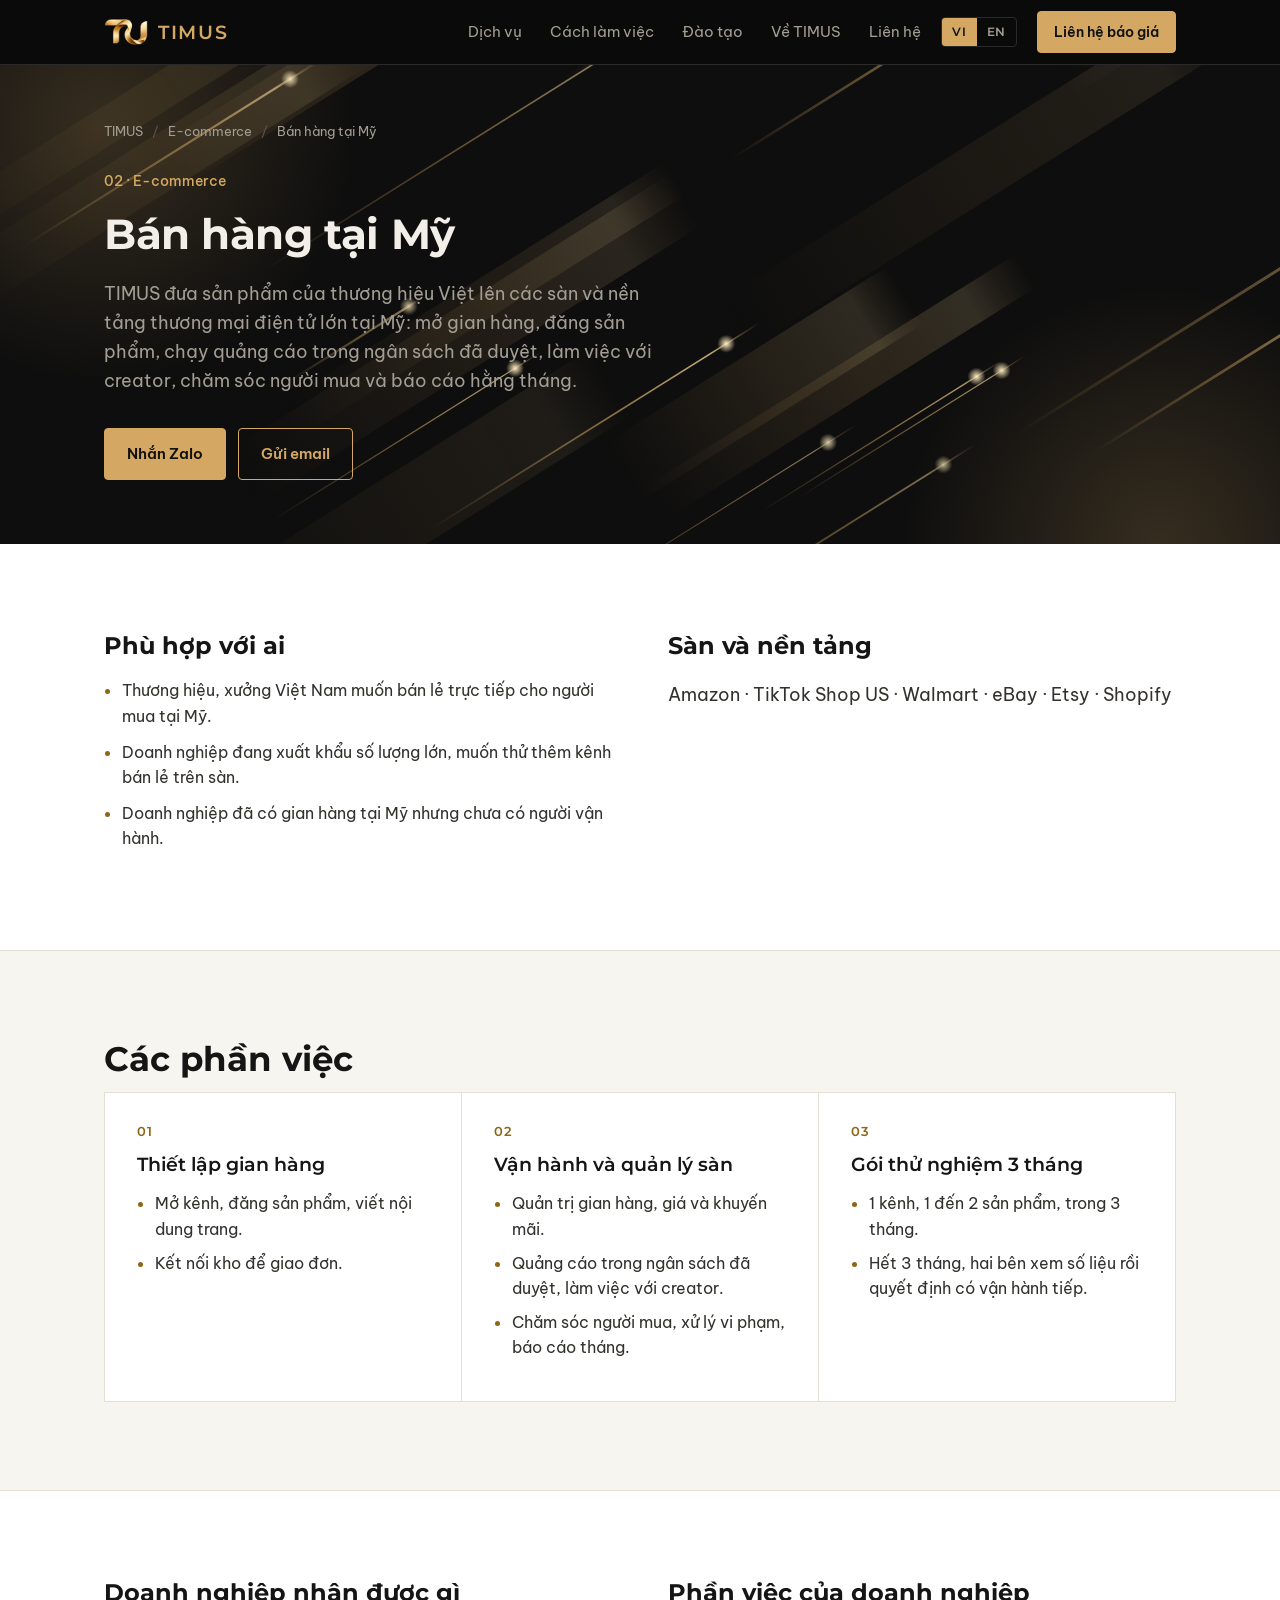
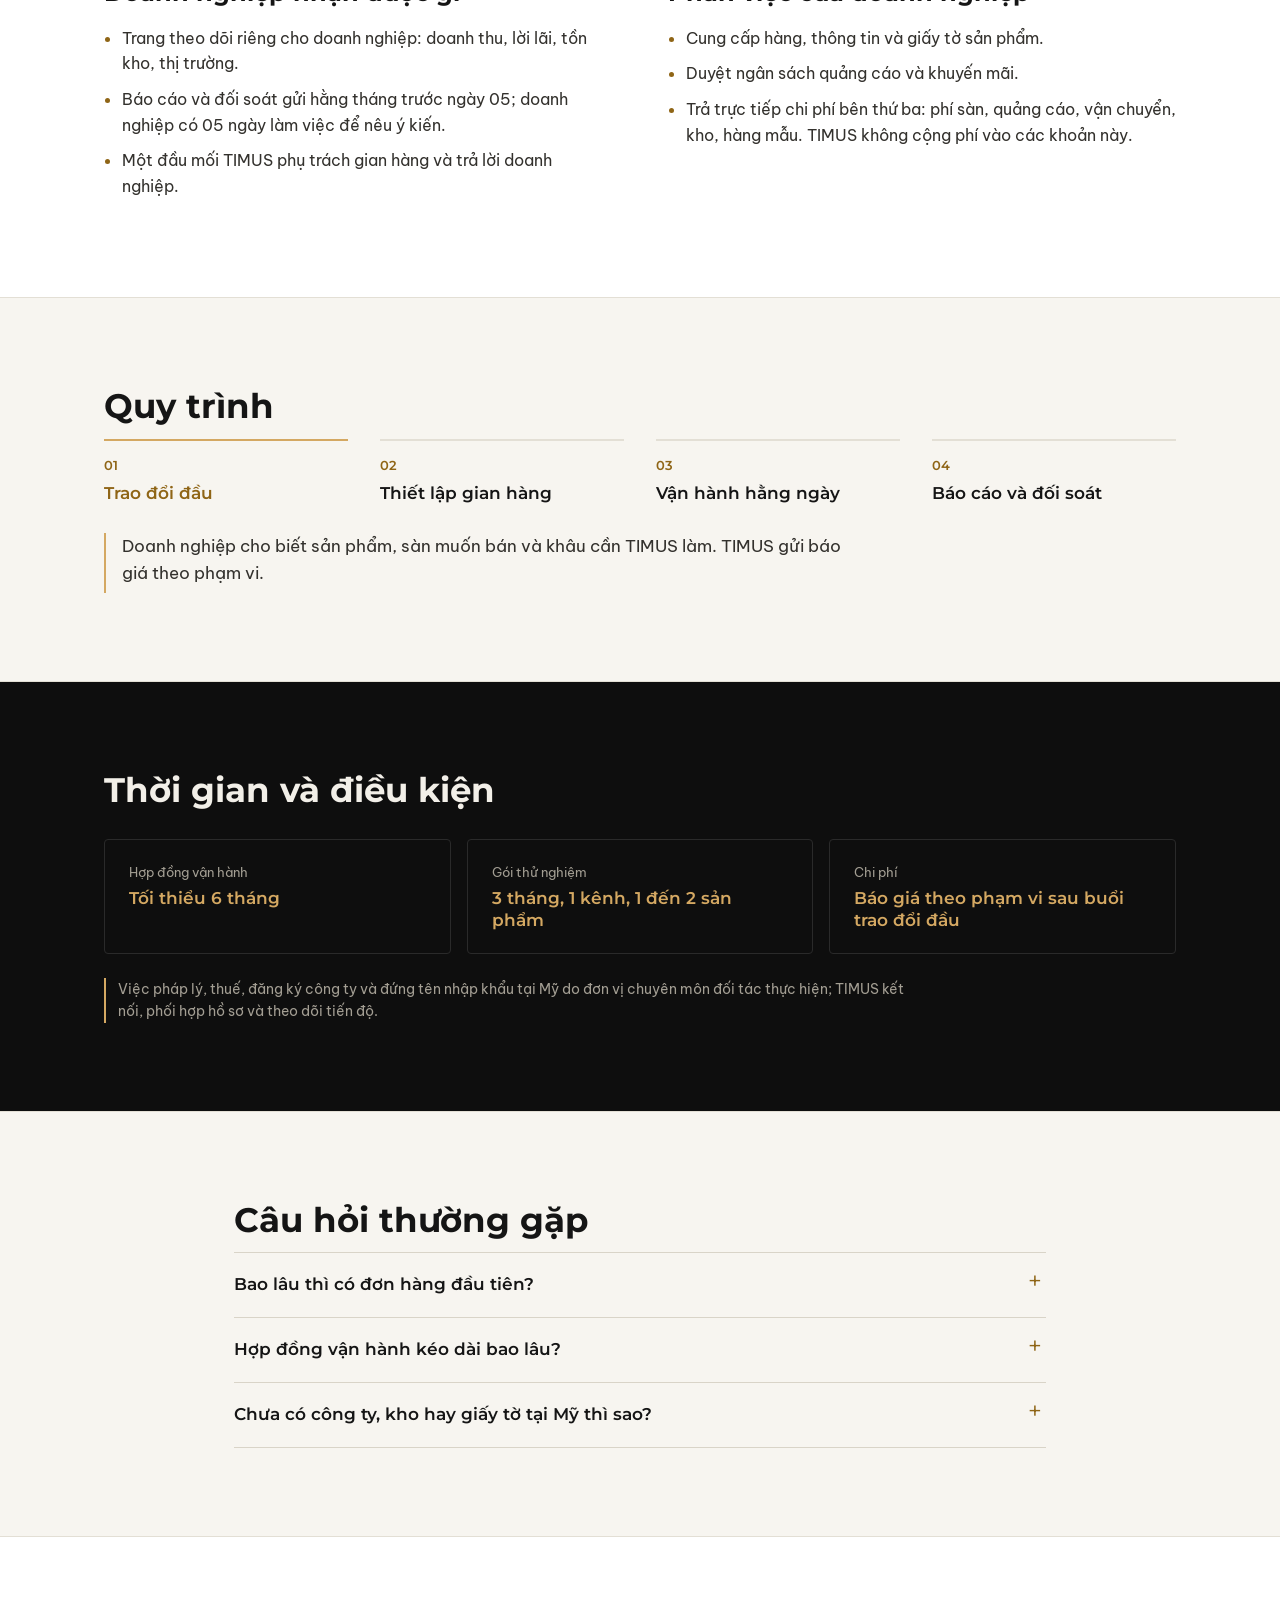
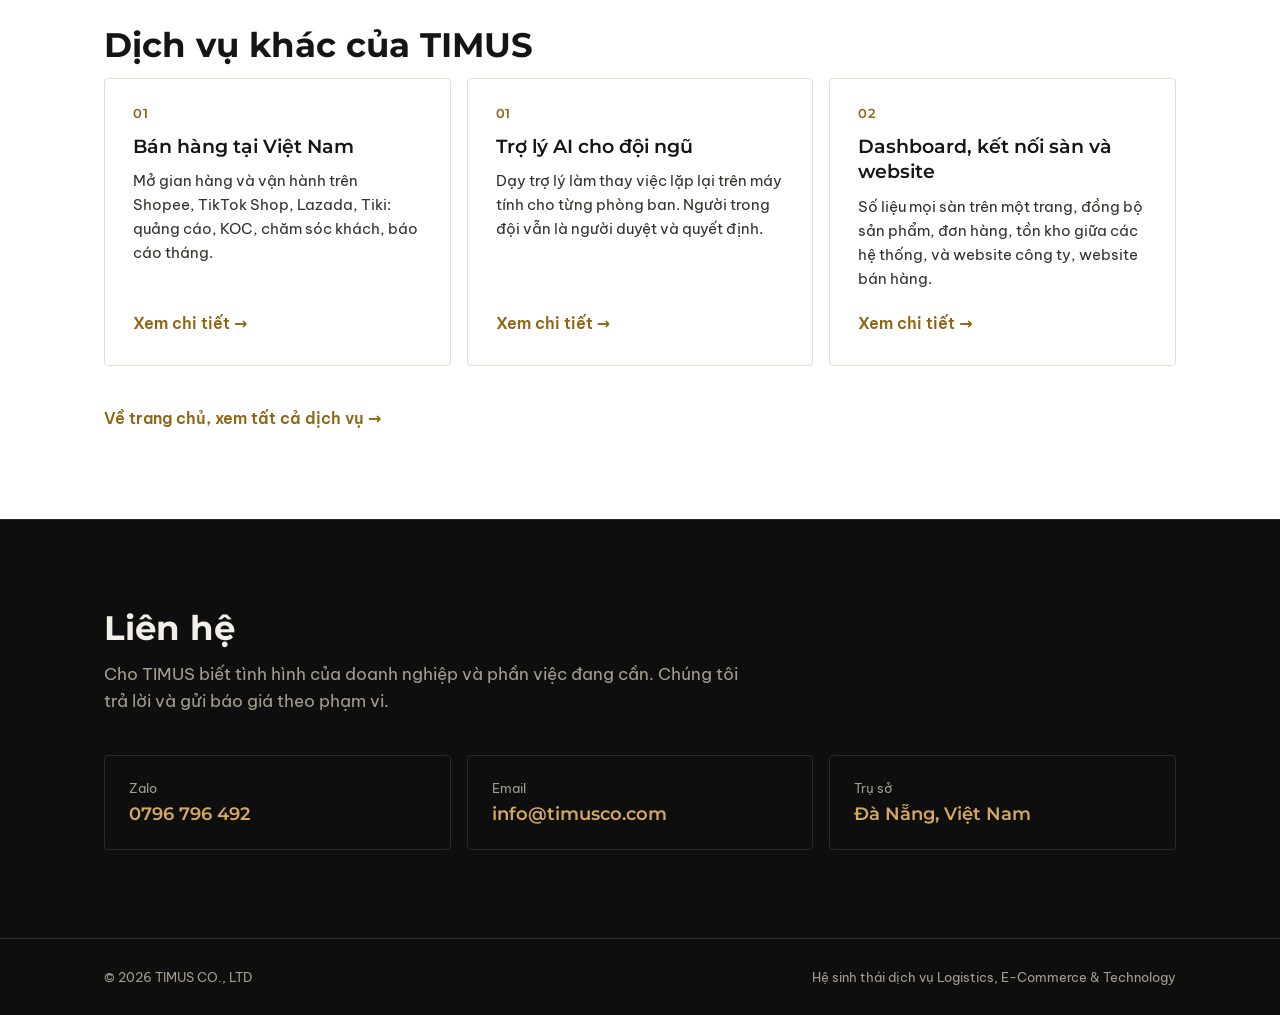
==== commit 6520e89a: "Phóng to cảnh 3D ở phần đầu trang: khung rộng tới mép phải, máy quay gần hơn Co-Authored-By: Claude " ====
--- a/ban-hang-tai-my/index.html
+++ b/ban-hang-tai-my/index.html
@@ -17,7 +17,7 @@
 <link rel="preconnect" href="https://fonts.googleapis.com">
 <link rel="preconnect" href="https://fonts.gstatic.com" crossorigin>
 <link href="https://fonts.googleapis.com/css2?family=Be+Vietnam+Pro:wght@400;500;600&family=Montserrat:wght@500;600;700&display=swap" rel="stylesheet">
-<link rel="stylesheet" href="/style.css?v=16">
+<link rel="stylesheet" href="/style.css?v=17">
 <script type="application/ld+json">
 {"@context": "https://schema.org", "@type": "Service", "name": "Bán hàng tại Mỹ", "alternateName": "Selling in the United States", "description": "TIMUS mở gian hàng và vận hành cho thương hiệu Việt trên Amazon, TikTok Shop US, Walmart, eBay, Etsy, Shopify: quảng cáo, creator, chăm sóc khách, báo cáo tháng. Có gói thử nghiệm 3 tháng.", "url": "https://timusco.com/ban-hang-tai-my/", "areaServed": ["VN", "US"], "provider": {"@type": "Organization", "name": "TIMUS CO., LTD", "url": "https://timusco.com/"}}
 </script>
@@ -223,6 +223,6 @@
   </div>
 </footer>
 
-<script src="/assets/site.js?v=9"></script>
+<script src="/assets/site.js?v=10"></script>
 </body>
 </html>
--- a/style.css
+++ b/style.css
@@ -706,3 +706,7 @@
 @media (max-width: 900px) { .hx-3d { display: none; } }
 .hero.hx { overflow: clip; }
 .hx-t { scroll-margin-top: 620px; }
+
+/* v17: khung 3D rộng hơn, tràn ra mép phải màn hình để mô hình to và rõ hơn */
+.hx-3d { left: -10%; right: calc(-1 * clamp(20px, (100vw - 1072px) / 2 - 12px, 300px)); aspect-ratio: 16 / 10; }
+.hero.hx > .wrap:last-of-type { position: relative; z-index: 2; }
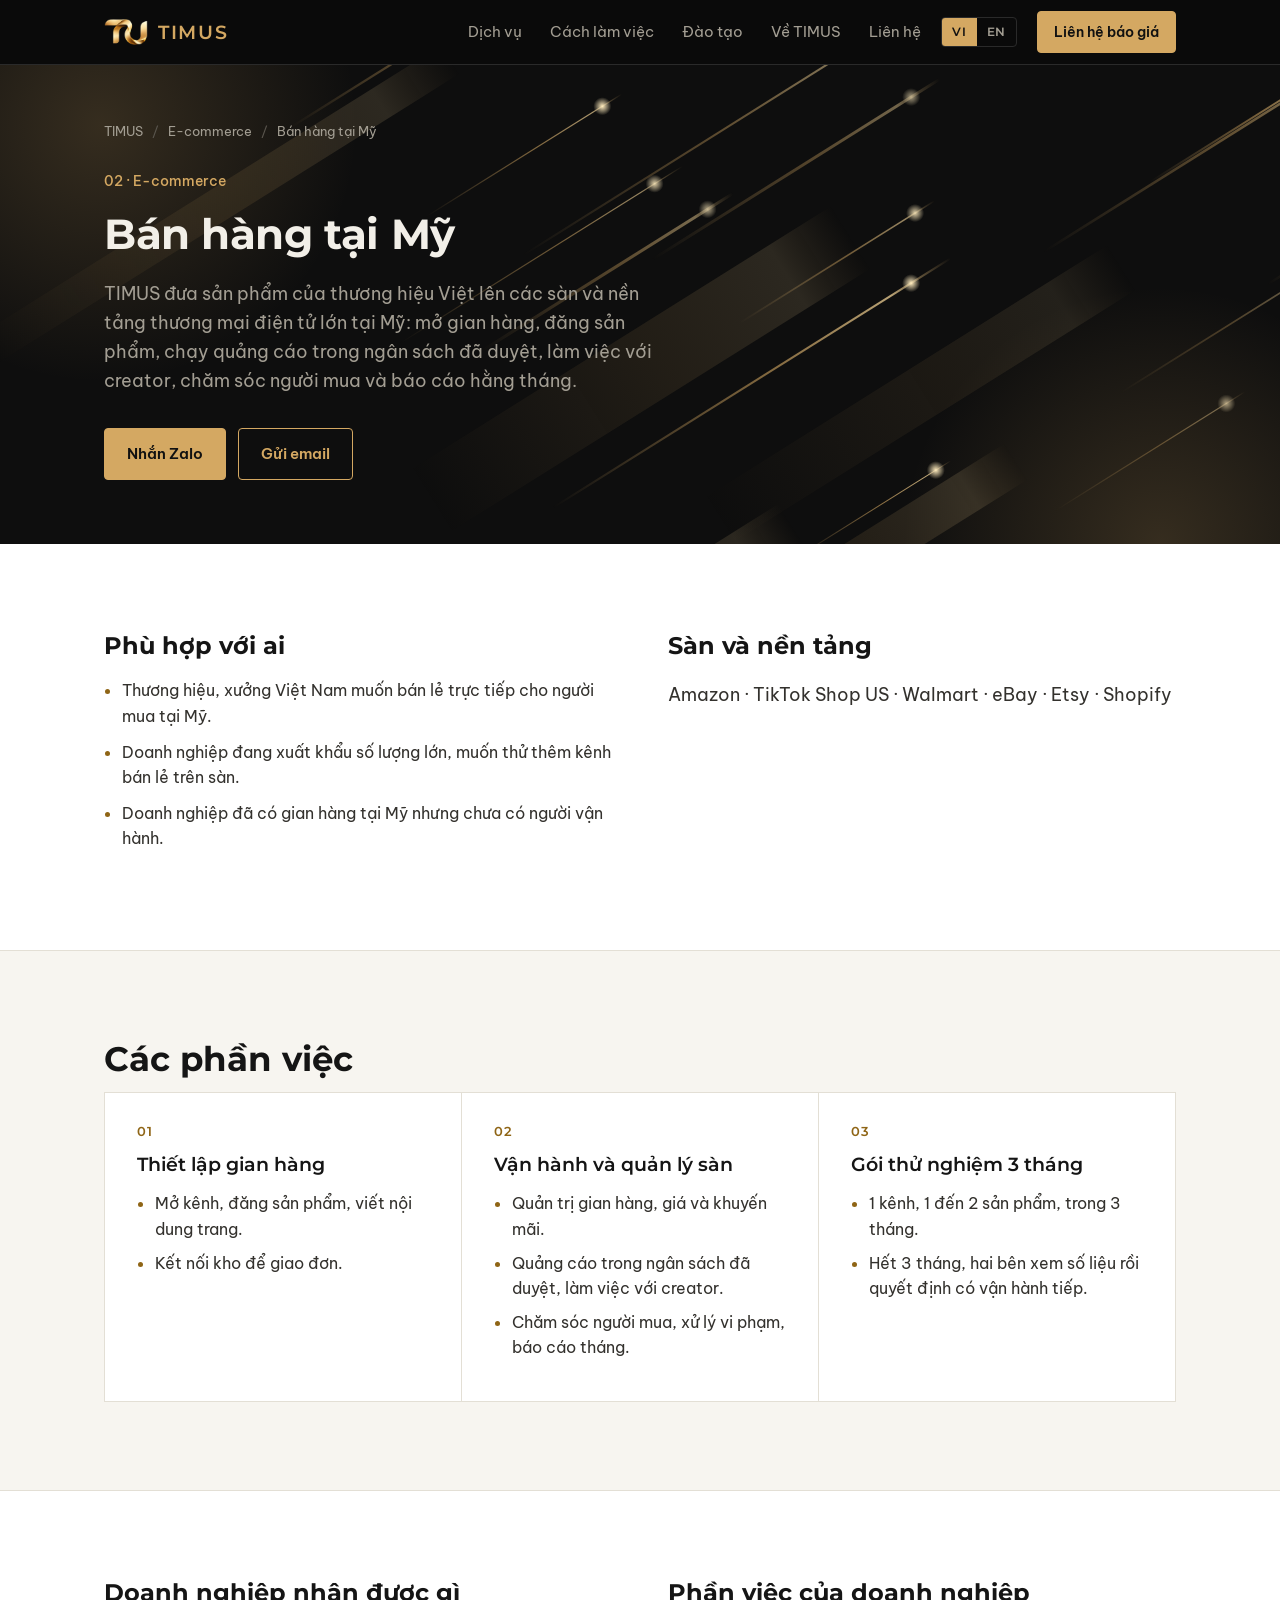
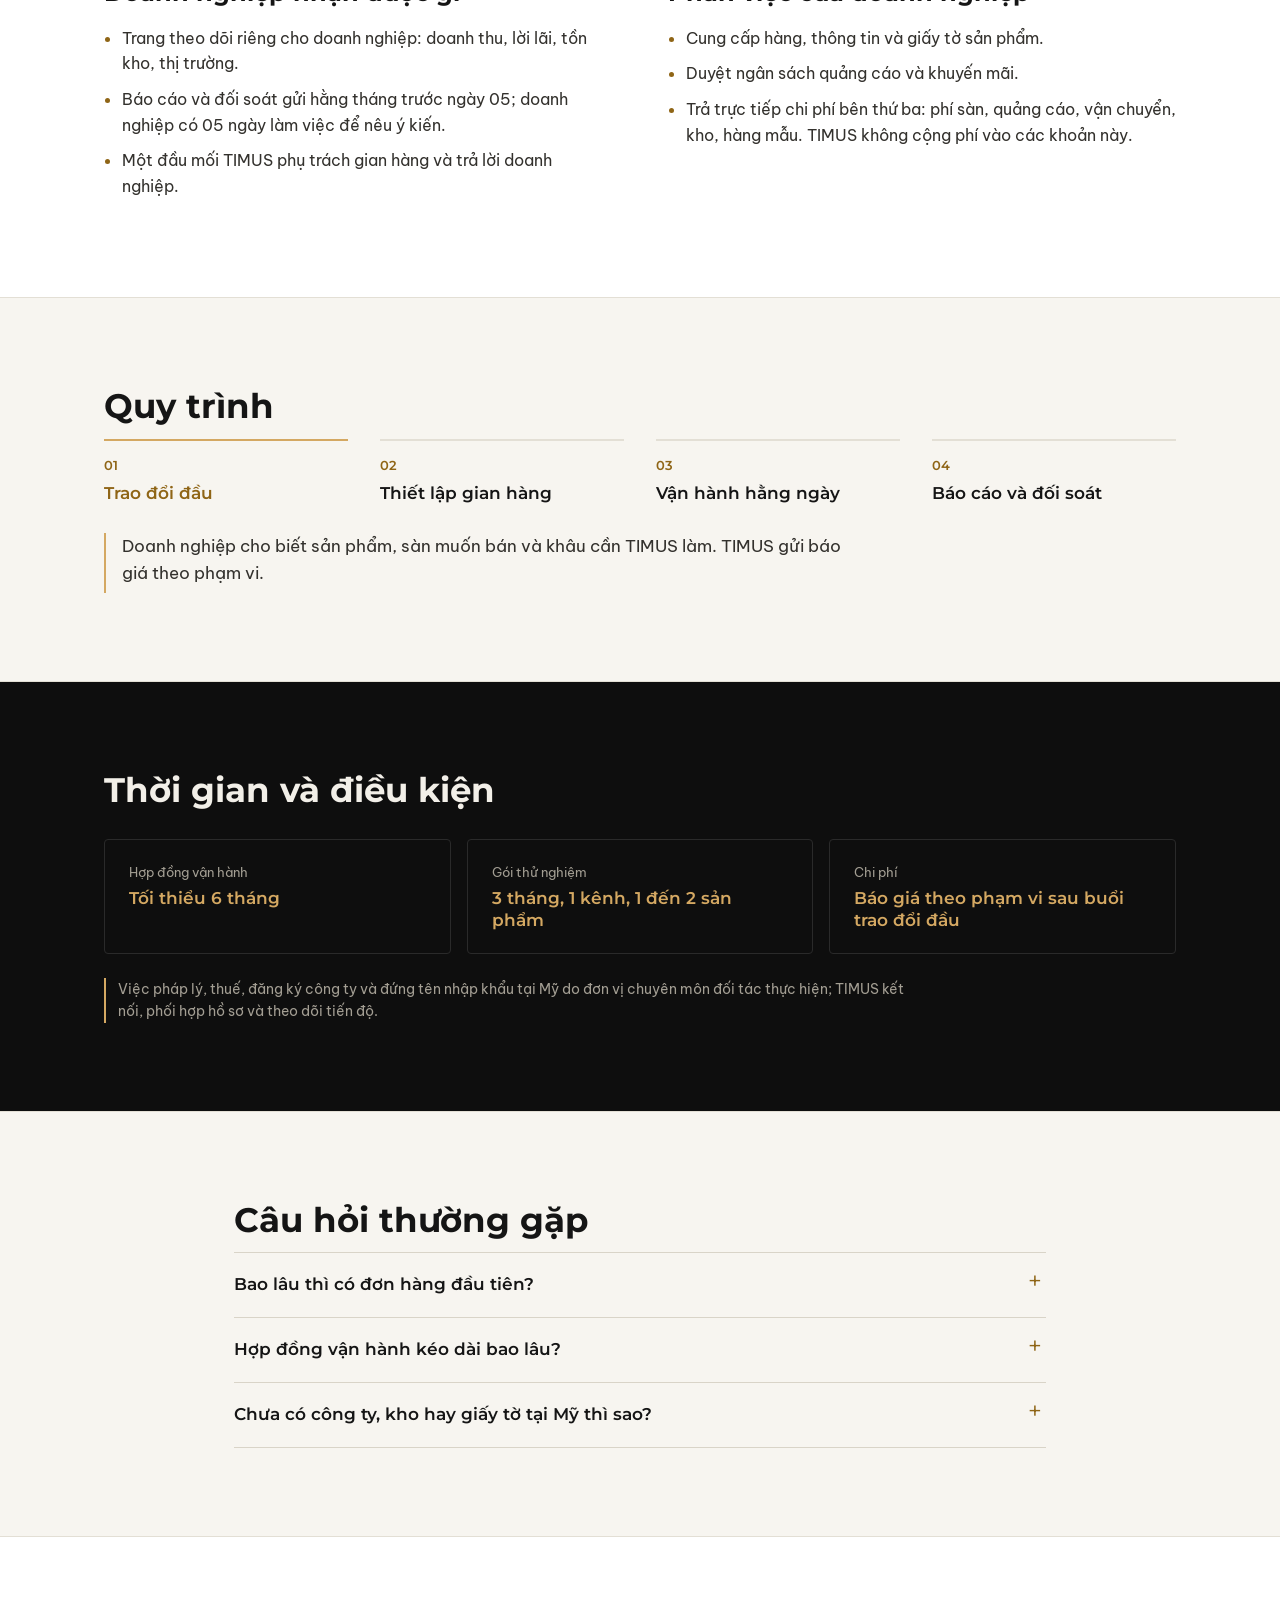
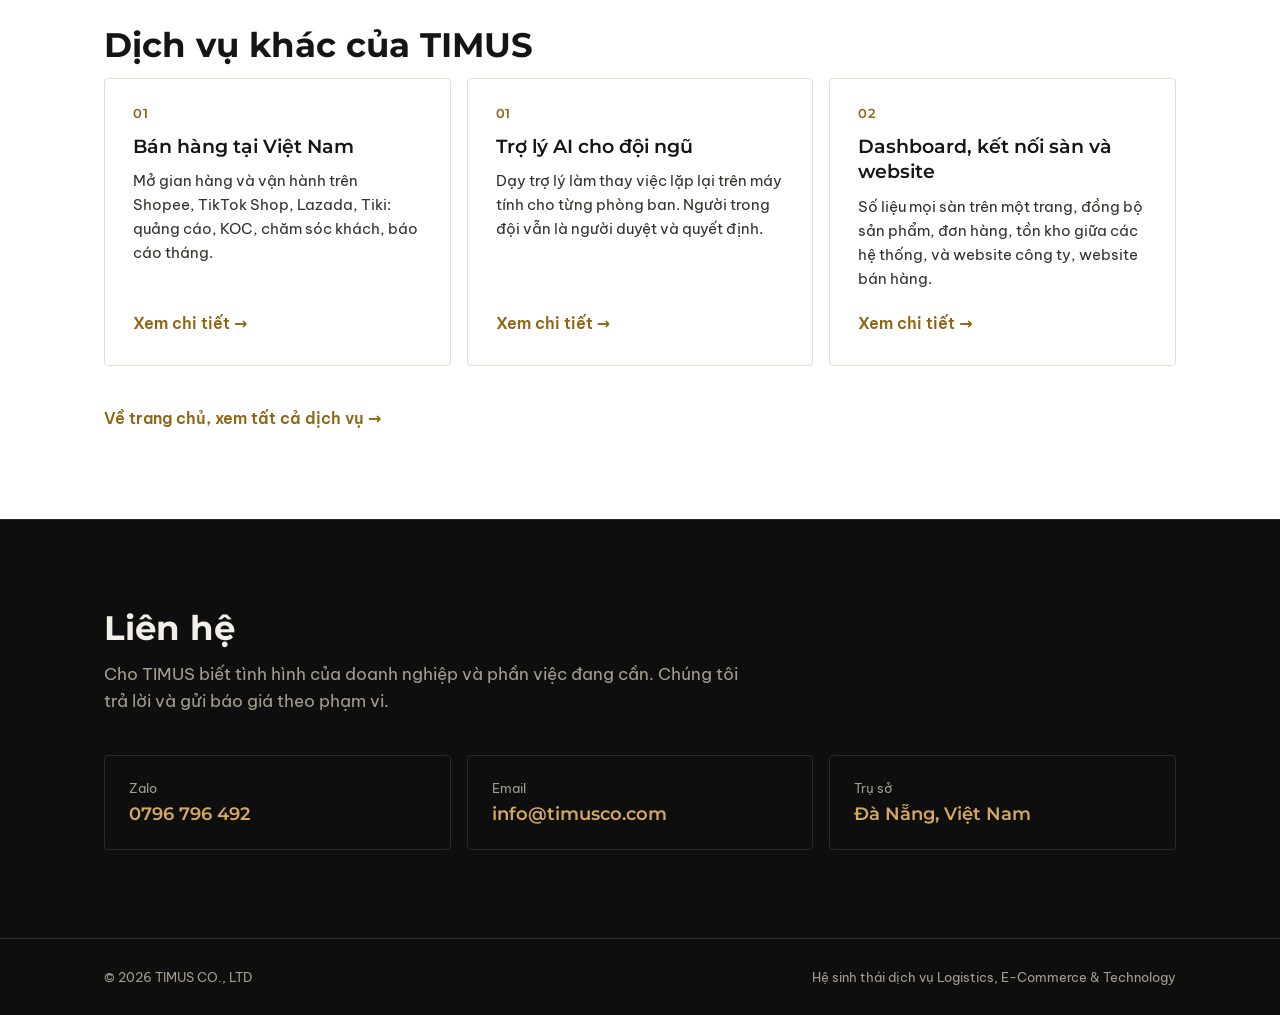
==== commit ae7747bd: "Trang chủ: ba cảnh 3D chuyển xuống phần dịch vụ theo ba mảng, logo sàn có màu, nền đen xen kẽ Mô hìn" ====
--- a/ban-hang-tai-my/index.html
+++ b/ban-hang-tai-my/index.html
@@ -17,7 +17,7 @@
 <link rel="preconnect" href="https://fonts.googleapis.com">
 <link rel="preconnect" href="https://fonts.gstatic.com" crossorigin>
 <link href="https://fonts.googleapis.com/css2?family=Be+Vietnam+Pro:wght@400;500;600&family=Montserrat:wght@500;600;700&display=swap" rel="stylesheet">
-<link rel="stylesheet" href="/style.css?v=17">
+<link rel="stylesheet" href="/style.css?v=18">
 <script type="application/ld+json">
 {"@context": "https://schema.org", "@type": "Service", "name": "Bán hàng tại Mỹ", "alternateName": "Selling in the United States", "description": "TIMUS mở gian hàng và vận hành cho thương hiệu Việt trên Amazon, TikTok Shop US, Walmart, eBay, Etsy, Shopify: quảng cáo, creator, chăm sóc khách, báo cáo tháng. Có gói thử nghiệm 3 tháng.", "url": "https://timusco.com/ban-hang-tai-my/", "areaServed": ["VN", "US"], "provider": {"@type": "Organization", "name": "TIMUS CO., LTD", "url": "https://timusco.com/"}}
 </script>
@@ -223,6 +223,6 @@
   </div>
 </footer>
 
-<script src="/assets/site.js?v=10"></script>
+<script src="/assets/site.js?v=11"></script>
 </body>
 </html>
--- a/style.css
+++ b/style.css
@@ -710,3 +710,54 @@
 /* v17: khung 3D rộng hơn, tràn ra mép phải màn hình để mô hình to và rõ hơn */
 .hx-3d { left: -10%; right: calc(-1 * clamp(20px, (100vw - 1072px) / 2 - 12px, 300px)); aspect-ratio: 16 / 10; }
 .hero.hx > .wrap:last-of-type { position: relative; z-index: 2; }
+
+/* v18: ba cảnh 3D chuyển xuống phần dịch vụ (ba mảng, nền đen); logo sàn có màu trên nền trắng */
+.strip.logos.light { border-color: var(--line); }
+.strip.logos.light .lg-grp img { filter: none; opacity: 1; }
+.pillars { overflow: clip; border-bottom: 1px solid var(--line); --bleed: clamp(0px, (100vw - 1072px) / 2 - 12px, 300px); }
+.pillars .sub { margin-bottom: 8px; }
+.pl { display: grid; grid-template-columns: minmax(0, 1fr) minmax(0, 1.4fr); gap: 48px; align-items: center; padding: 44px 0; }
+.pl + .pl { border-top: 1px solid var(--line); }
+.pl.rev { grid-template-columns: minmax(0, 1.4fr) minmax(0, 1fr); }
+.pl.rev .pl-st { order: -1; margin-right: 0; margin-left: calc(-1 * var(--bleed)); }
+.pl-k { margin: 0 0 12px; font: 600 13px/1 Montserrat, sans-serif; letter-spacing: .14em; text-transform: uppercase; color: var(--gold); }
+.pl-h { font-size: clamp(24px, 2.4vw, 32px); line-height: 1.22; margin: 0 0 14px; }
+.pl-d { color: var(--body); margin: 0 0 22px; }
+.pl-ls { display: grid; border-top: 1px solid var(--line); }
+.pl-a { display: grid; grid-template-columns: 34px 1fr 20px; gap: 6px; align-items: start; padding: 16px 4px; border-bottom: 1px solid var(--line); text-decoration: none; color: var(--text); transition: background .2s, padding .2s; }
+.pl-a .num { margin: 4px 0 0; }
+.pl-at b { display: block; font: 600 16.5px/1.35 Montserrat, sans-serif; }
+.pl-at > span { display: block; margin-top: 4px; color: var(--muted); font-size: 14.5px; line-height: 1.5; }
+.pl-a i { font-style: normal; color: var(--gold); margin-top: 1px; transition: transform .2s; }
+.pl-a:hover { background: rgba(212, 168, 98, .07); padding-left: 10px; padding-right: 10px; }
+.pl-a:hover b { color: var(--gold-2); }
+.pl-a:hover i { transform: translateX(4px); }
+.pl-a:focus-visible { outline: 2px solid var(--gold); outline-offset: 2px; }
+.pl-st { position: relative; aspect-ratio: 16 / 10; margin-right: calc(-1 * var(--bleed)); background: radial-gradient(closest-side, rgba(212, 168, 98, .09), transparent 78%); }
+.pl-st canvas { position: absolute; inset: 0; display: block; width: 100%; height: 100%; opacity: 0; transition: opacity .7s ease; cursor: grab; }
+.pl-st canvas:active { cursor: grabbing; }
+.pl-st.on canvas { opacity: 1; }
+.pl-st .hx-lb { opacity: 0; transition: opacity .7s ease; }
+.pl-st.on .hx-lb { opacity: 1; }
+.pl-wait { position: absolute; inset: 0; display: grid; place-content: center; justify-items: center; gap: 18px; transition: opacity .5s ease; pointer-events: none; }
+.pl-st.on .pl-wait { opacity: 0; }
+.pl-bars { display: flex; gap: 10px; transform: skewX(-32deg); }
+.pl-bars i { width: 12px; height: 56px; background: linear-gradient(#E3BD7E, #8F6516); opacity: .25; animation: plWait 1.2s ease-in-out infinite; }
+.pl-bars i:nth-child(2) { animation-delay: .18s; }
+.pl-bars i:nth-child(3) { animation-delay: .36s; }
+@keyframes plWait { 0%, 100% { opacity: .2; transform: scaleY(.6); } 40% { opacity: 1; transform: scaleY(1); } }
+.pl-wait em { font: 500 13px/1 Montserrat, sans-serif; font-style: normal; letter-spacing: .04em; color: var(--muted); }
+.pl-st.fail .pl-wait em { display: none; }
+.pl-st.fail .pl-bars i { animation: none; opacity: .35; }
+@media (prefers-reduced-motion: reduce) { .pl-bars i { animation: none; opacity: .5; } }
+@media (max-width: 900px) {
+  .pillars { --bleed: 0px; }
+  .pl, .pl.rev { grid-template-columns: 1fr; gap: 18px; padding: 32px 0; }
+  .pl .pl-st, .pl.rev .pl-st { order: -1; margin: 0 -12px; }
+  .pl-st .hx-lb { font-size: 10.5px; padding: 3px 7px; }
+  .pl-st.fail { display: none; }
+}
+.strip.logos.light { position: relative; -webkit-mask-image: none; mask-image: none; }
+.strip.logos.light::before, .strip.logos.light::after { content: ""; position: absolute; top: 0; bottom: 0; width: 7%; z-index: 1; pointer-events: none; }
+.strip.logos.light::before { left: 0; background: linear-gradient(90deg, #fff, rgba(255, 255, 255, 0)); }
+.strip.logos.light::after { right: 0; background: linear-gradient(270deg, #fff, rgba(255, 255, 255, 0)); }
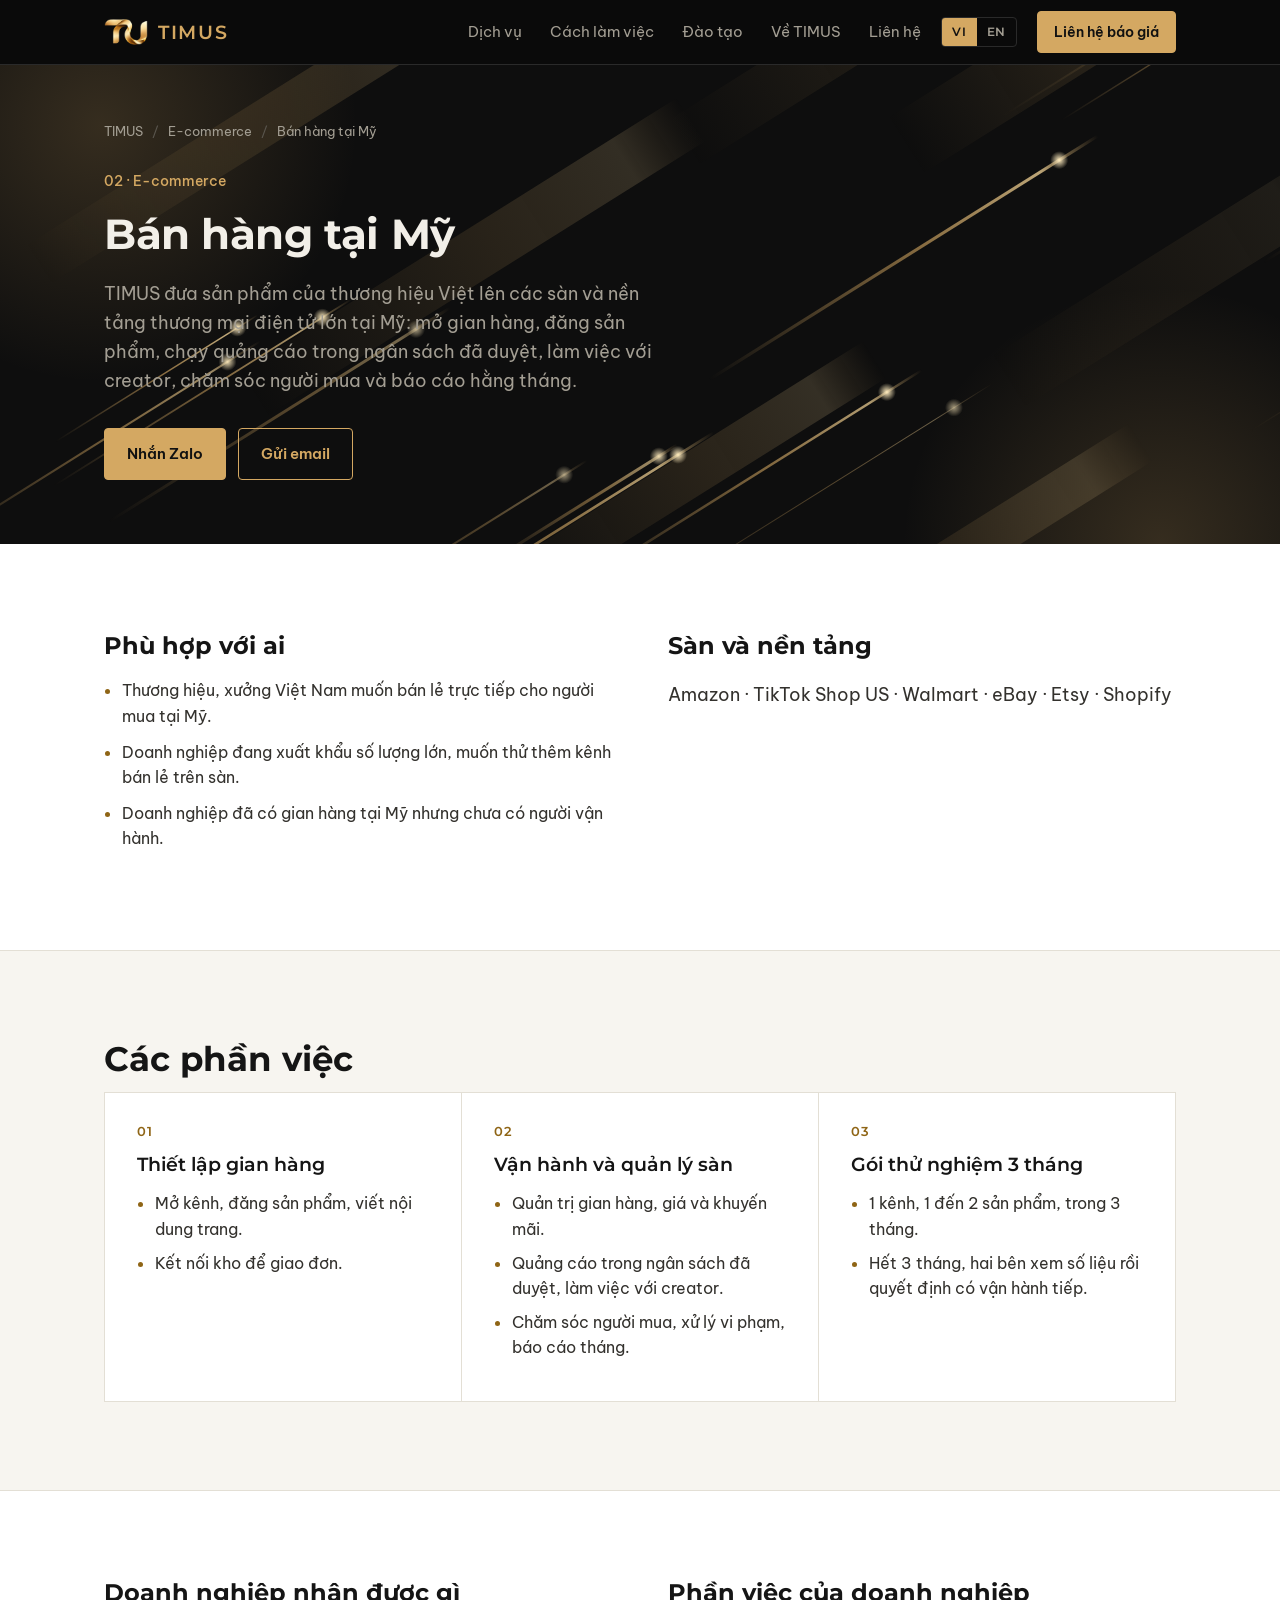
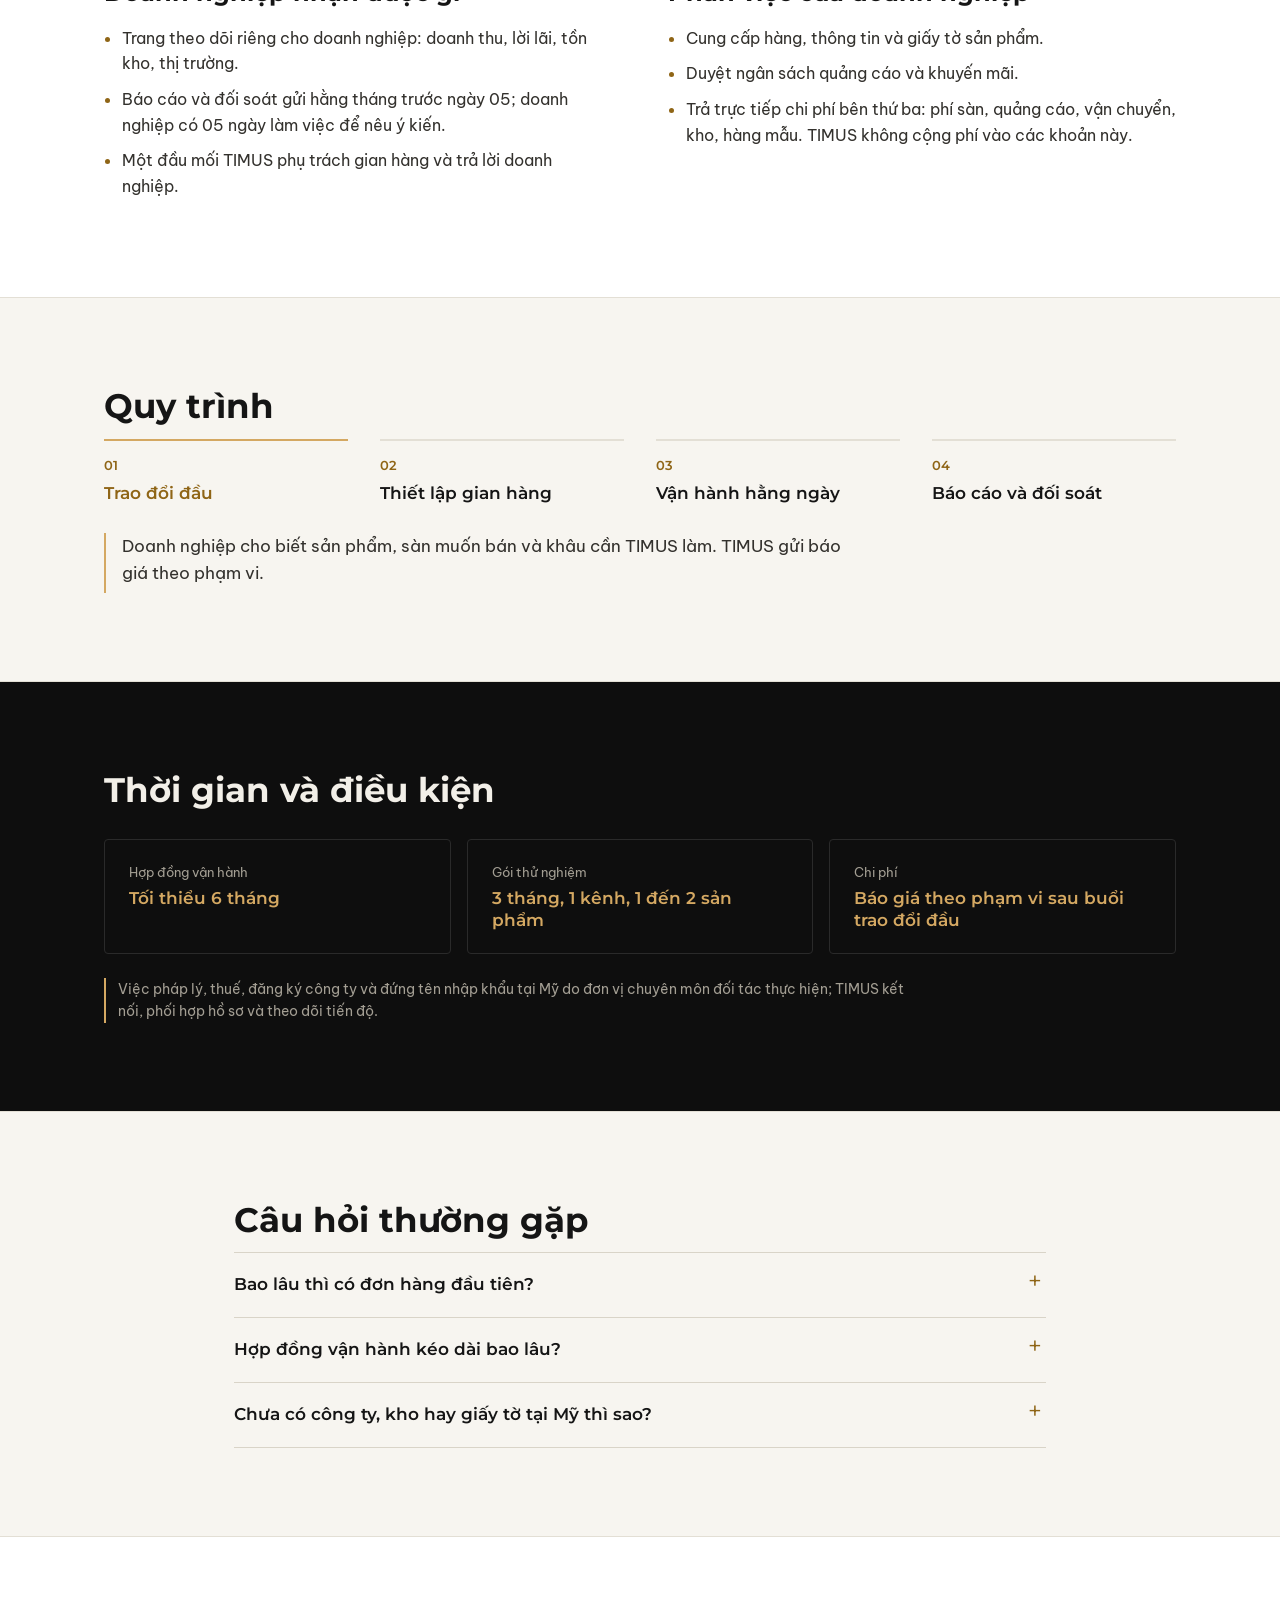
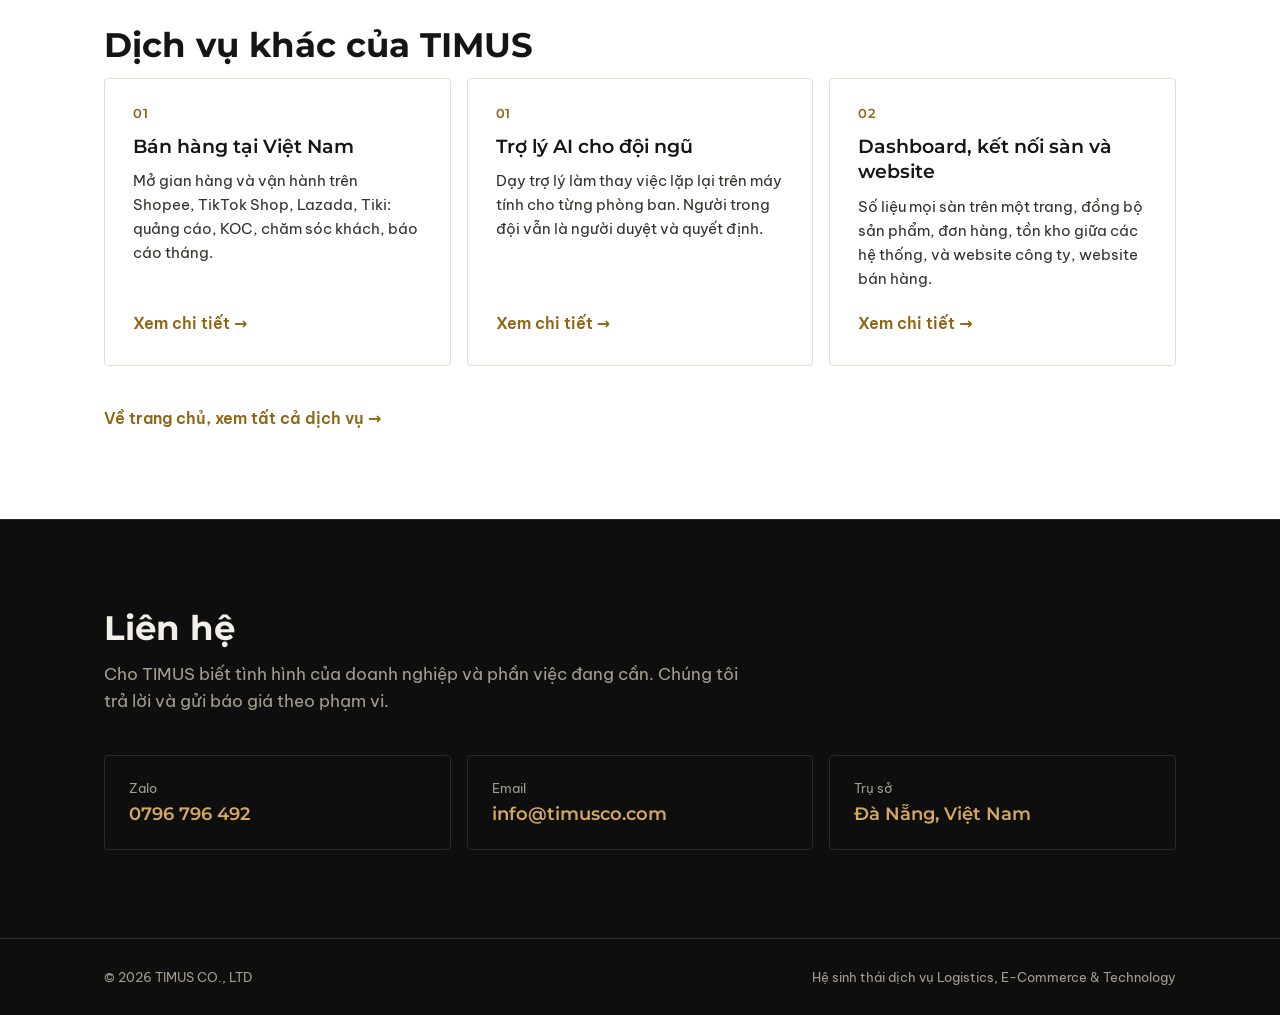
==== commit 39d0cbb3: "Phần đầu trang: bỏ bốn tab, thay bằng ba đường dẫn xuống ba mảng dịch vụ Co-Authored-By: Claude Fabl" ====
--- a/ban-hang-tai-my/index.html
+++ b/ban-hang-tai-my/index.html
@@ -17,7 +17,7 @@
 <link rel="preconnect" href="https://fonts.googleapis.com">
 <link rel="preconnect" href="https://fonts.gstatic.com" crossorigin>
 <link href="https://fonts.googleapis.com/css2?family=Be+Vietnam+Pro:wght@400;500;600&family=Montserrat:wght@500;600;700&display=swap" rel="stylesheet">
-<link rel="stylesheet" href="/style.css?v=18">
+<link rel="stylesheet" href="/style.css?v=19">
 <script type="application/ld+json">
 {"@context": "https://schema.org", "@type": "Service", "name": "Bán hàng tại Mỹ", "alternateName": "Selling in the United States", "description": "TIMUS mở gian hàng và vận hành cho thương hiệu Việt trên Amazon, TikTok Shop US, Walmart, eBay, Etsy, Shopify: quảng cáo, creator, chăm sóc khách, báo cáo tháng. Có gói thử nghiệm 3 tháng.", "url": "https://timusco.com/ban-hang-tai-my/", "areaServed": ["VN", "US"], "provider": {"@type": "Organization", "name": "TIMUS CO., LTD", "url": "https://timusco.com/"}}
 </script>
--- a/style.css
+++ b/style.css
@@ -761,3 +761,8 @@
 .strip.logos.light::before, .strip.logos.light::after { content: ""; position: absolute; top: 0; bottom: 0; width: 7%; z-index: 1; pointer-events: none; }
 .strip.logos.light::before { left: 0; background: linear-gradient(90deg, #fff, rgba(255, 255, 255, 0)); }
 .strip.logos.light::after { right: 0; background: linear-gradient(270deg, #fff, rgba(255, 255, 255, 0)); }
+
+/* v19: phần đầu trang không còn bốn tab, ba đường dẫn trỏ xuống ba mảng dịch vụ */
+.hero.hx.solo { padding-bottom: 64px; }
+.pl { scroll-margin-top: 72px; }
+@media (max-width: 900px) { .hero.hx.solo { padding-bottom: 40px; } }
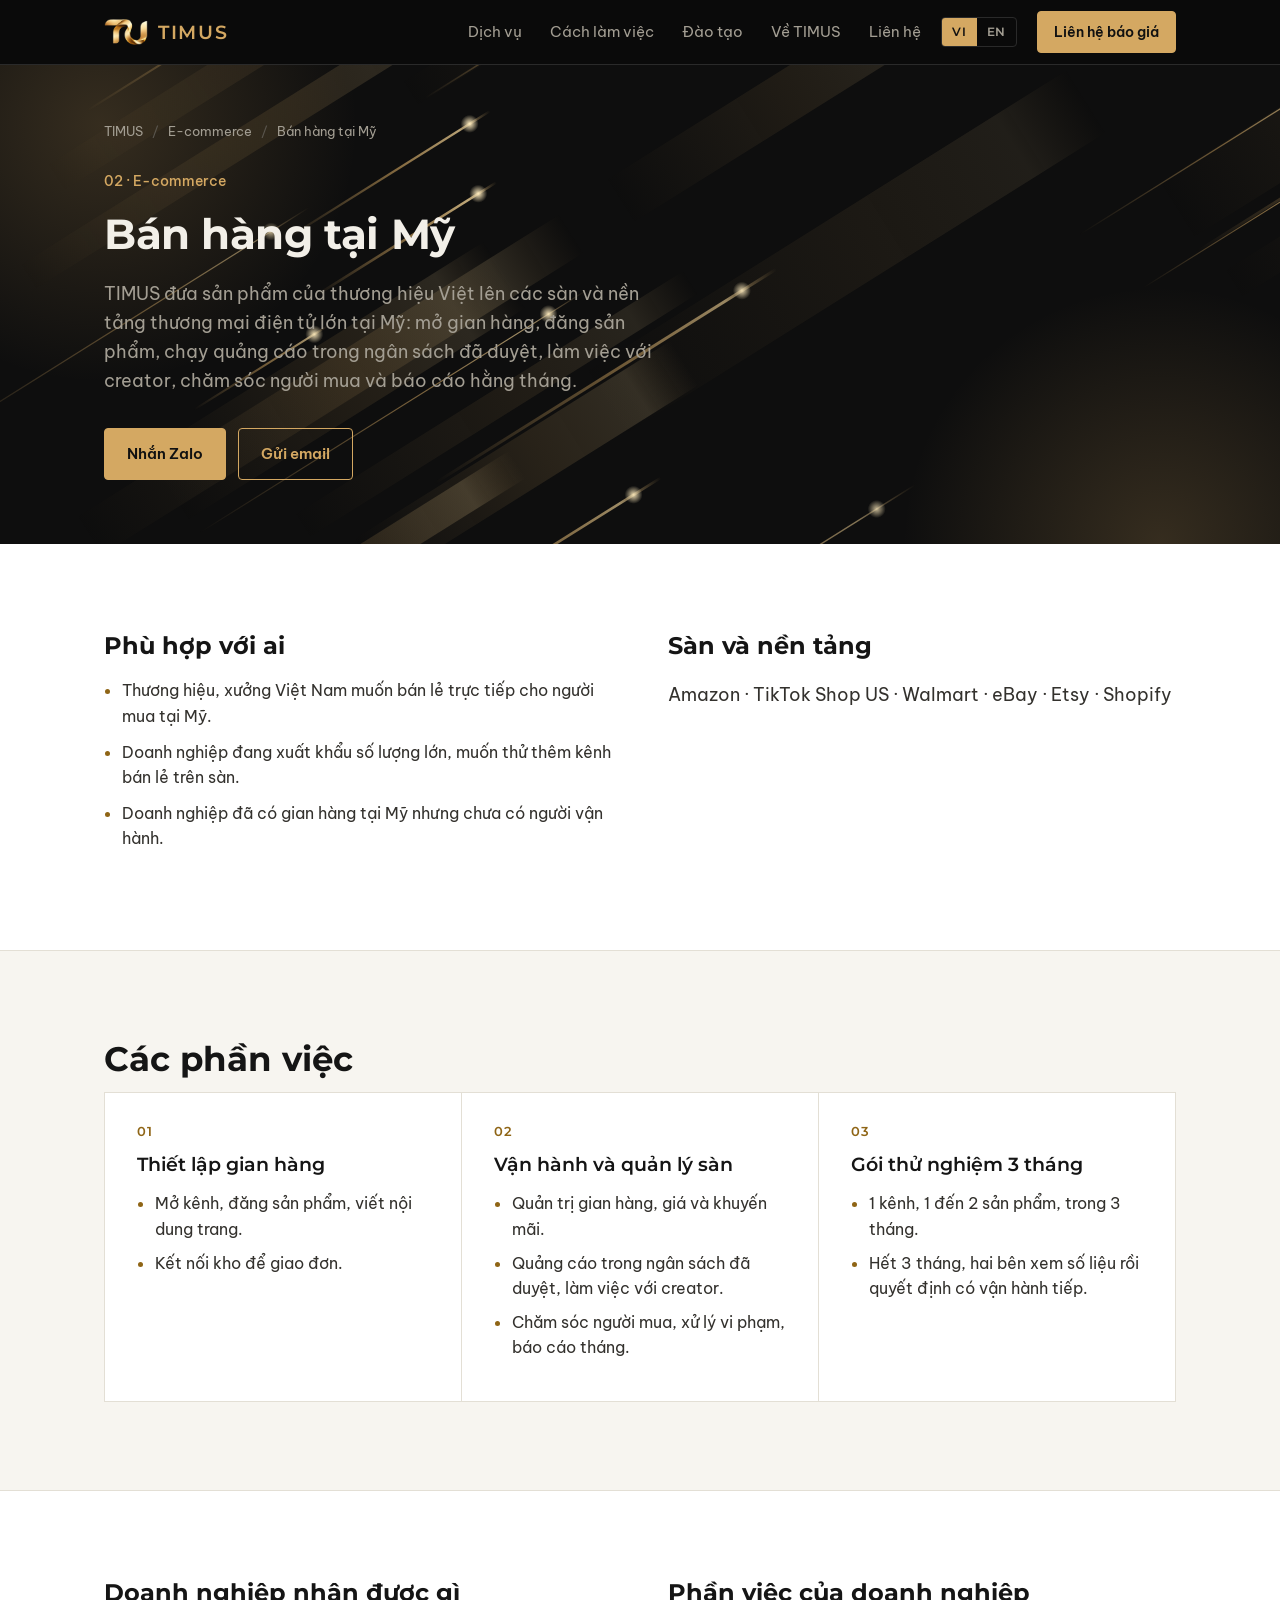
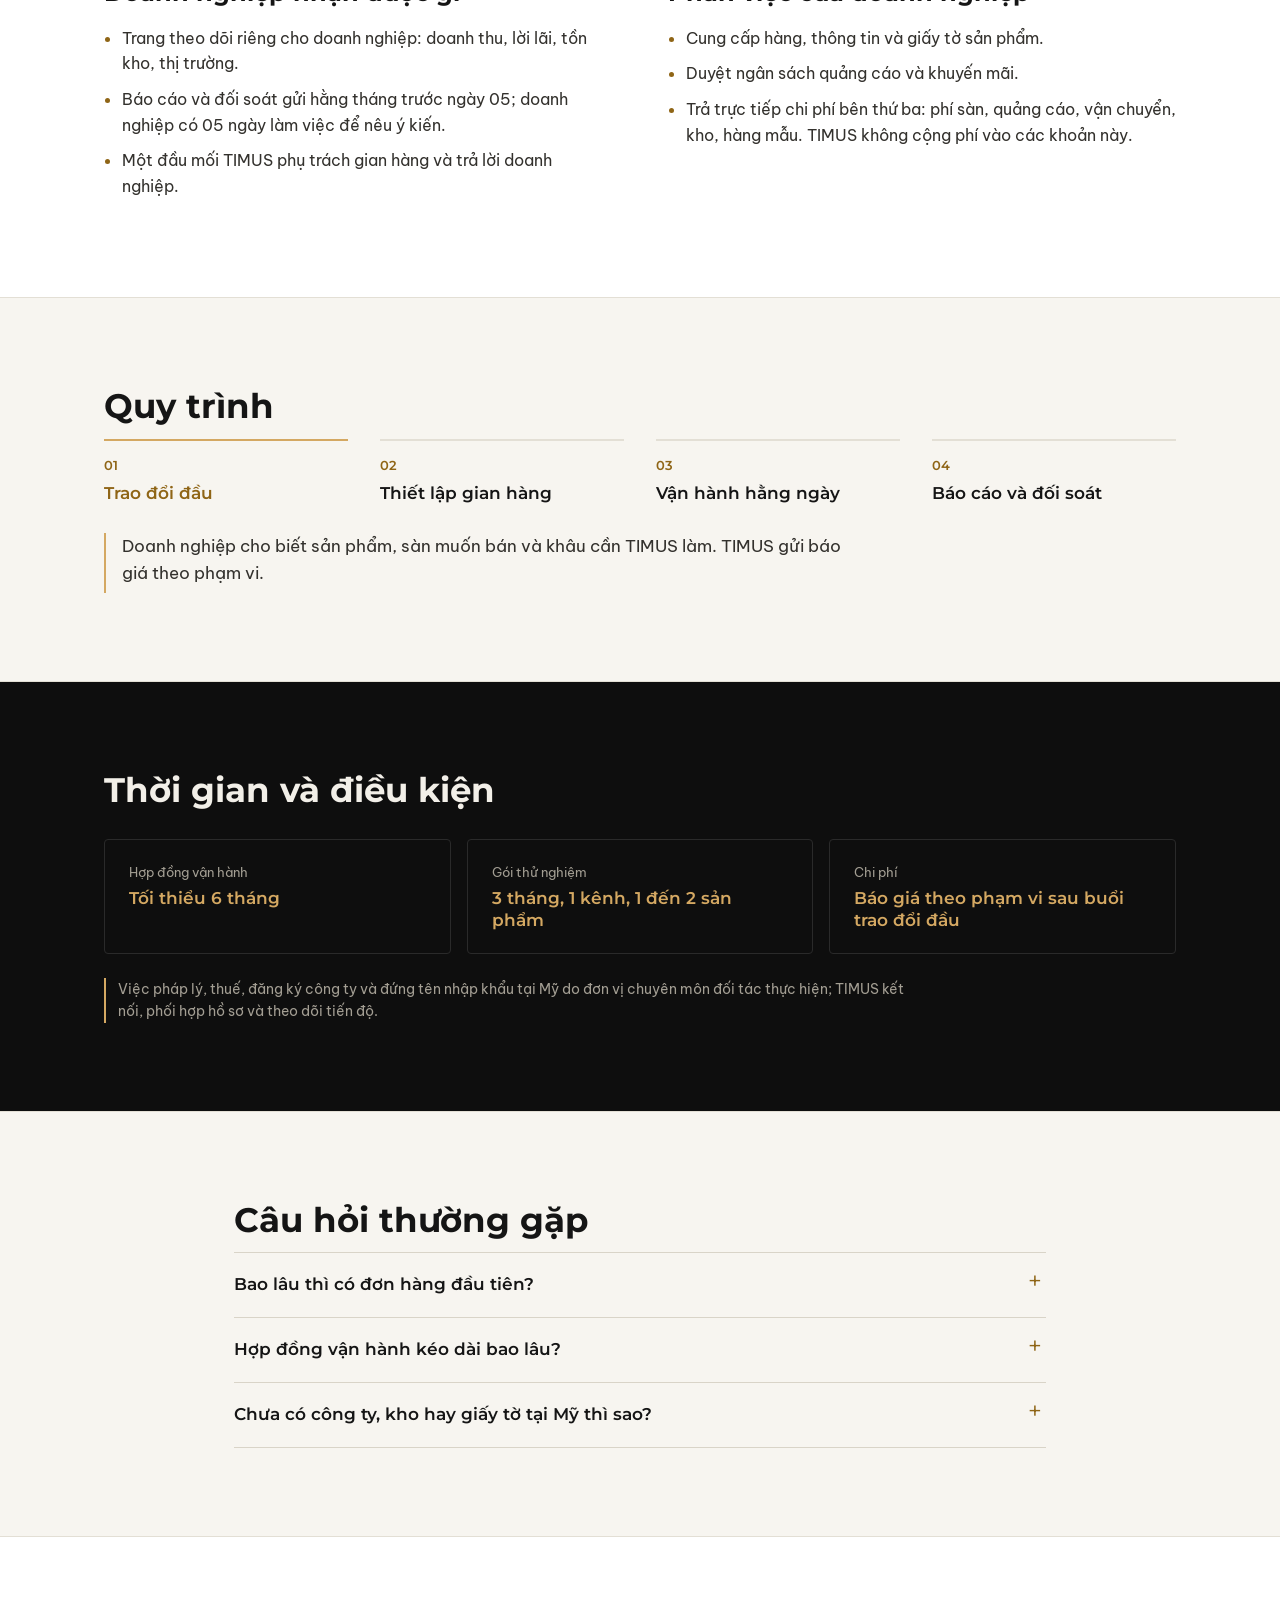
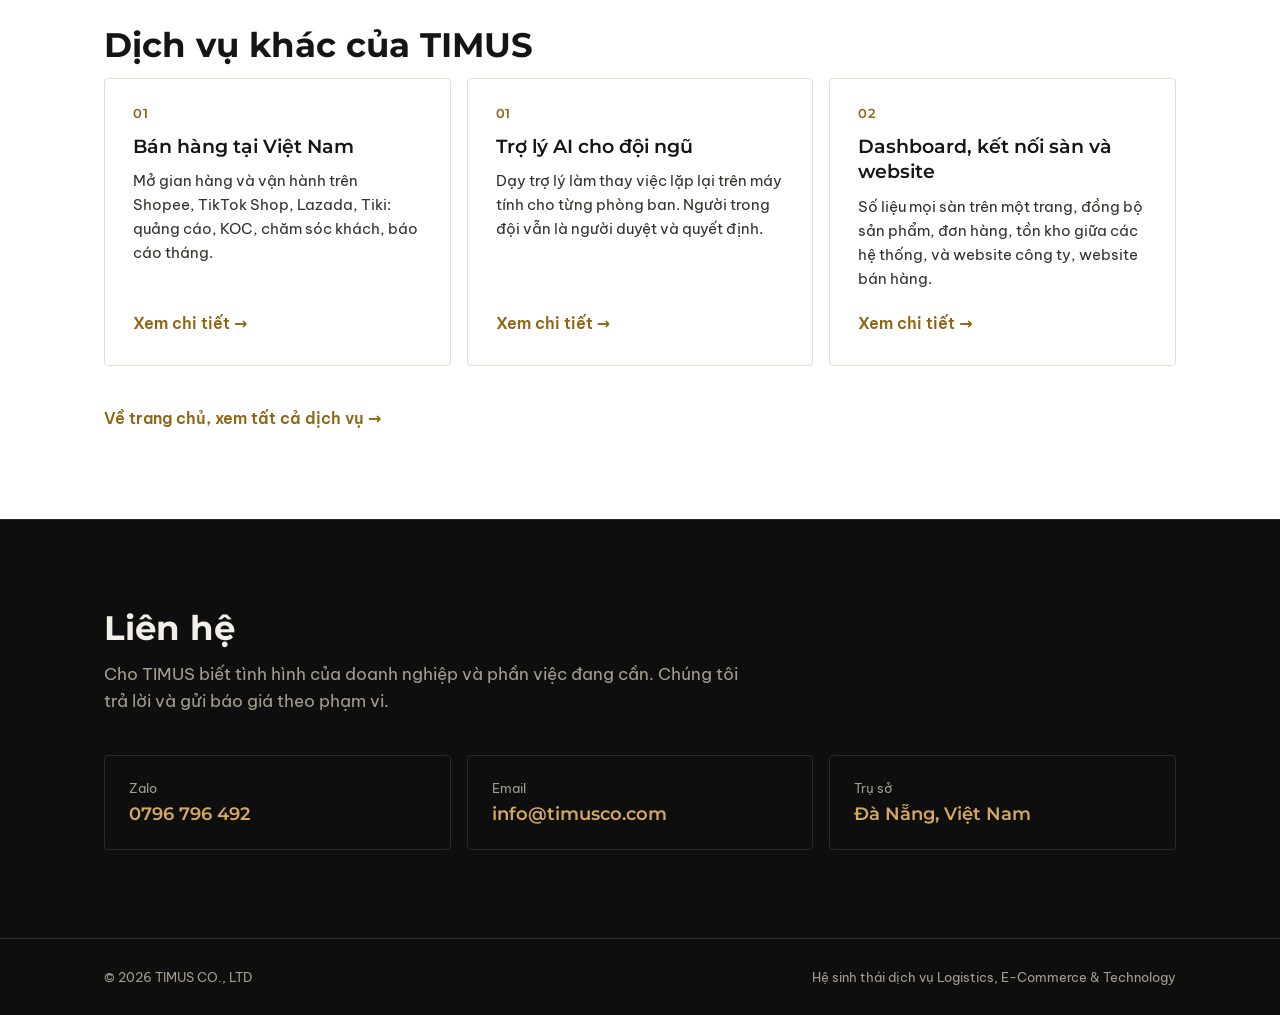
==== commit 2c47ac2a: "Trang chủ: khối theo dõi và chi phí có ô, thẻ; quy trình thành đường thời gian ba cột Co-Authored-By" ====
--- a/ban-hang-tai-my/index.html
+++ b/ban-hang-tai-my/index.html
@@ -17,7 +17,7 @@
 <link rel="preconnect" href="https://fonts.googleapis.com">
 <link rel="preconnect" href="https://fonts.gstatic.com" crossorigin>
 <link href="https://fonts.googleapis.com/css2?family=Be+Vietnam+Pro:wght@400;500;600&family=Montserrat:wght@500;600;700&display=swap" rel="stylesheet">
-<link rel="stylesheet" href="/style.css?v=19">
+<link rel="stylesheet" href="/style.css?v=20">
 <script type="application/ld+json">
 {"@context": "https://schema.org", "@type": "Service", "name": "Bán hàng tại Mỹ", "alternateName": "Selling in the United States", "description": "TIMUS mở gian hàng và vận hành cho thương hiệu Việt trên Amazon, TikTok Shop US, Walmart, eBay, Etsy, Shopify: quảng cáo, creator, chăm sóc khách, báo cáo tháng. Có gói thử nghiệm 3 tháng.", "url": "https://timusco.com/ban-hang-tai-my/", "areaServed": ["VN", "US"], "provider": {"@type": "Organization", "name": "TIMUS CO., LTD", "url": "https://timusco.com/"}}
 </script>
@@ -223,6 +223,6 @@
   </div>
 </footer>
 
-<script src="/assets/site.js?v=11"></script>
+<script src="/assets/site.js?v=12"></script>
 </body>
 </html>
--- a/style.css
+++ b/style.css
@@ -766,3 +766,58 @@
 .hero.hx.solo { padding-bottom: 64px; }
 .pl { scroll-margin-top: 72px; }
 @media (max-width: 900px) { .hero.hx.solo { padding-bottom: 40px; } }
+
+/* v20: khối "Gồm trong mọi gói / Chi phí" có ô và thẻ; quy trình thành đường thời gian, mỗi bước ba cột */
+.inc { display: grid; grid-template-columns: minmax(0, 1.5fr) minmax(0, 1fr); gap: 56px; align-items: start; }
+.inc h2 { margin-bottom: 28px; }
+.inc-g { list-style: none; margin: 0; padding: 0; display: grid; grid-template-columns: repeat(2, 1fr); gap: 12px; }
+.inc-g li { display: grid; grid-template-columns: 44px 1fr; column-gap: 14px; align-items: center; padding: 18px 20px; background: #fff; border: 1px solid var(--line); border-radius: var(--radius); }
+.inc-g svg { grid-row: 1 / 3; width: 44px; height: 44px; padding: 10px; border-radius: 50%; background: rgba(212, 168, 98, .16); color: var(--gold-t); }
+.inc-g b { font: 600 16px/1.3 Montserrat, sans-serif; align-self: end; }
+.inc-g li > span { color: var(--muted); font-size: 14.5px; line-height: 1.45; align-self: start; margin-top: 2px; }
+.inc-n { display: flex; align-items: center; gap: 10px; margin: 20px 0 0; color: var(--body); font-weight: 500; }
+.inc-n svg { flex: none; color: var(--gold-t); }
+.inc-c { background: #151515; color: #F2EFE8; border-radius: var(--radius); padding: 32px; }
+.inc-c h3 { color: var(--gold); margin: 0 0 18px; }
+.inc-c ul { list-style: none; margin: 0 0 26px; padding: 0; display: grid; gap: 14px; }
+.inc-c li { position: relative; padding-left: 26px; color: #D9D5CB; font-size: 15.5px; line-height: 1.55; }
+.inc-c li::before { content: ""; position: absolute; left: 2px; top: 6px; width: 12px; height: 7px; border-left: 2px solid var(--gold); border-bottom: 2px solid var(--gold); transform: rotate(-45deg); }
+.inc-c li:last-child { color: #fff; font-weight: 600; }
+.inc-c .btn { display: inline-block; }
+#cach-lam .sub { margin-bottom: 28px; }
+.steps.tl { --g: 32px; margin-top: 12px; }
+.steps.tl.five { --g: 24px; }
+.steps.tl li { position: relative; border-top: 0; padding-top: 0; cursor: pointer; }
+.steps.tl li::before { position: relative; z-index: 1; display: grid; place-items: center; width: 40px; height: 40px; margin-bottom: 14px; border-radius: 50%; border: 1.5px solid #CFC9BB; background: var(--bg); color: var(--muted); transition: background .3s, color .3s, border-color .3s, box-shadow .3s; }
+.steps.tl li::after { content: ""; position: absolute; top: 19px; left: 40px; right: calc(-1 * var(--g)); height: 2px; background: linear-gradient(var(--gold), var(--gold)) 0 0 / 0 100% no-repeat, var(--line); transition: background-size .9s ease; }
+.steps.tl li:last-child::after { display: none; }
+.steps.tl li.done::before { border-color: var(--gold); color: var(--gold-t); }
+.steps.tl li.done::after { background-size: 100% 100%, auto; }
+.steps.tl li.on::before { background: var(--gold); border-color: var(--gold); color: #111; box-shadow: 0 0 0 6px rgba(212, 168, 98, .2); }
+.steps.tl li:hover::before { border-color: var(--gold); }
+.steps.tl .sd { display: none; }
+.step-desc:has(.sd) { max-width: none; border-left: 0; padding: 0; margin-top: 30px; }
+.step-desc .sd { display: grid; grid-template-columns: repeat(3, 1fr); background: var(--bg-2); border: 1px solid var(--line); border-radius: var(--radius); animation: fadeUp .3s ease; }
+.sd-c { padding: 22px 26px; }
+.sd-c + .sd-c { border-left: 1px solid var(--line); }
+.sd-c i { display: block; margin-bottom: 8px; font: 600 12px/1.2 Montserrat, sans-serif; font-style: normal; letter-spacing: .08em; text-transform: uppercase; color: var(--gold-t); }
+.sd-c p, .step-desc .sd-c p { margin: 0; color: var(--body); font-size: 15.5px; line-height: 1.55; }
+.sd-c:last-child { background: rgba(212, 168, 98, .1); }
+.sd-c:last-child p { color: var(--text); font-weight: 500; }
+.proc-cta { display: flex; flex-wrap: wrap; align-items: center; gap: 14px 22px; margin-top: 36px; padding-top: 28px; border-top: 1px solid var(--line); }
+.proc-cta p { flex: 1 1 320px; margin: 0; color: var(--body); }
+@media (max-width: 900px) {
+  .inc { grid-template-columns: 1fr; gap: 28px; }
+  .inc-c { padding: 24px 20px; }
+  .steps.tl, .steps.tl.five { grid-template-columns: 1fr; gap: 0; }
+  .steps.tl li { padding: 0 0 26px 56px; }
+  .steps.tl li::before { position: absolute; left: 0; top: 0; margin: 0; }
+  .steps.tl li::after { top: 40px; bottom: 0; left: 19px; right: auto; width: 2px; height: auto; background: var(--line); }
+  .steps.tl li b { padding-top: 9px; }
+  .steps.tl .sd { display: grid; gap: 12px; margin-top: 12px; }
+  .steps.tl .sd-c { padding: 0; border: 0; background: none; }
+  .steps.tl .sd-c:last-child p { color: var(--body); font-weight: 400; }
+  .steps.tl .ms { opacity: 1; transform: none; }
+  .proc-cta .btn { flex: 0 0 auto; }
+}
+@media (max-width: 600px) { .inc-g { grid-template-columns: 1fr; } }
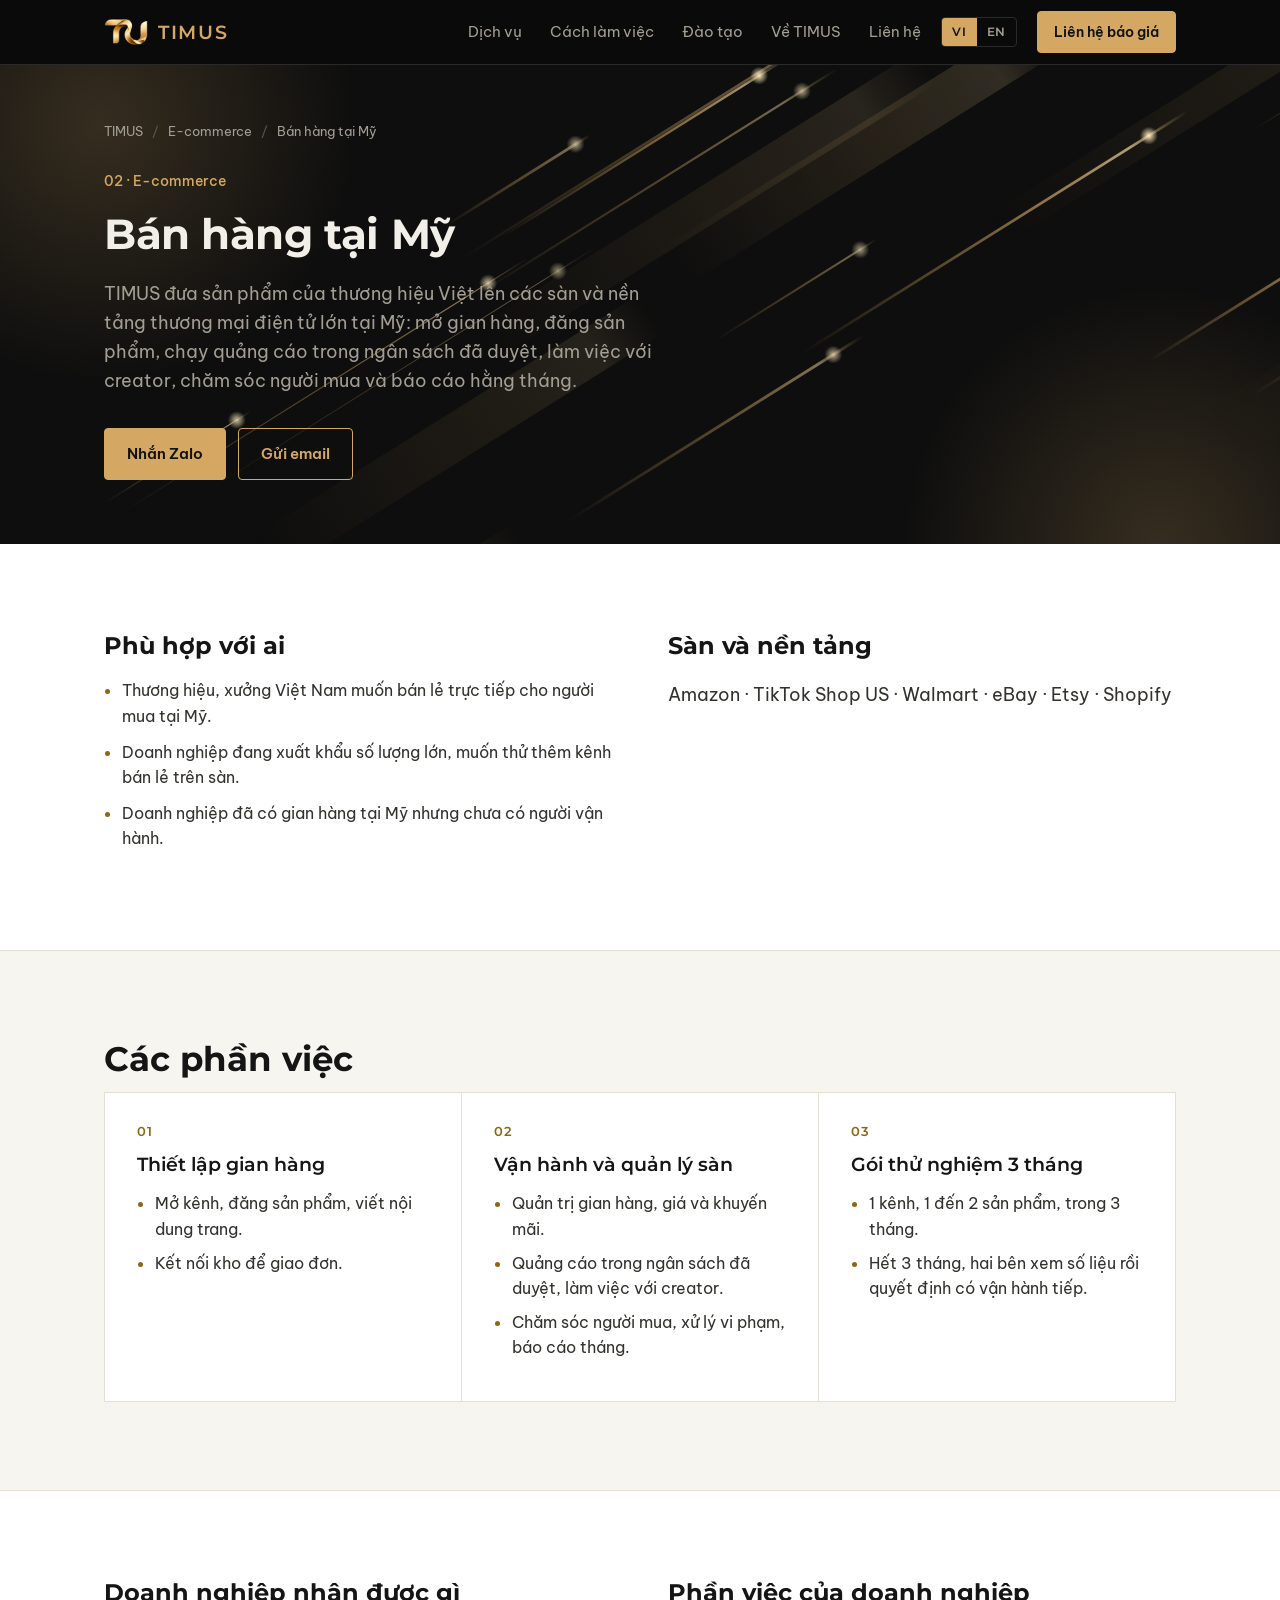
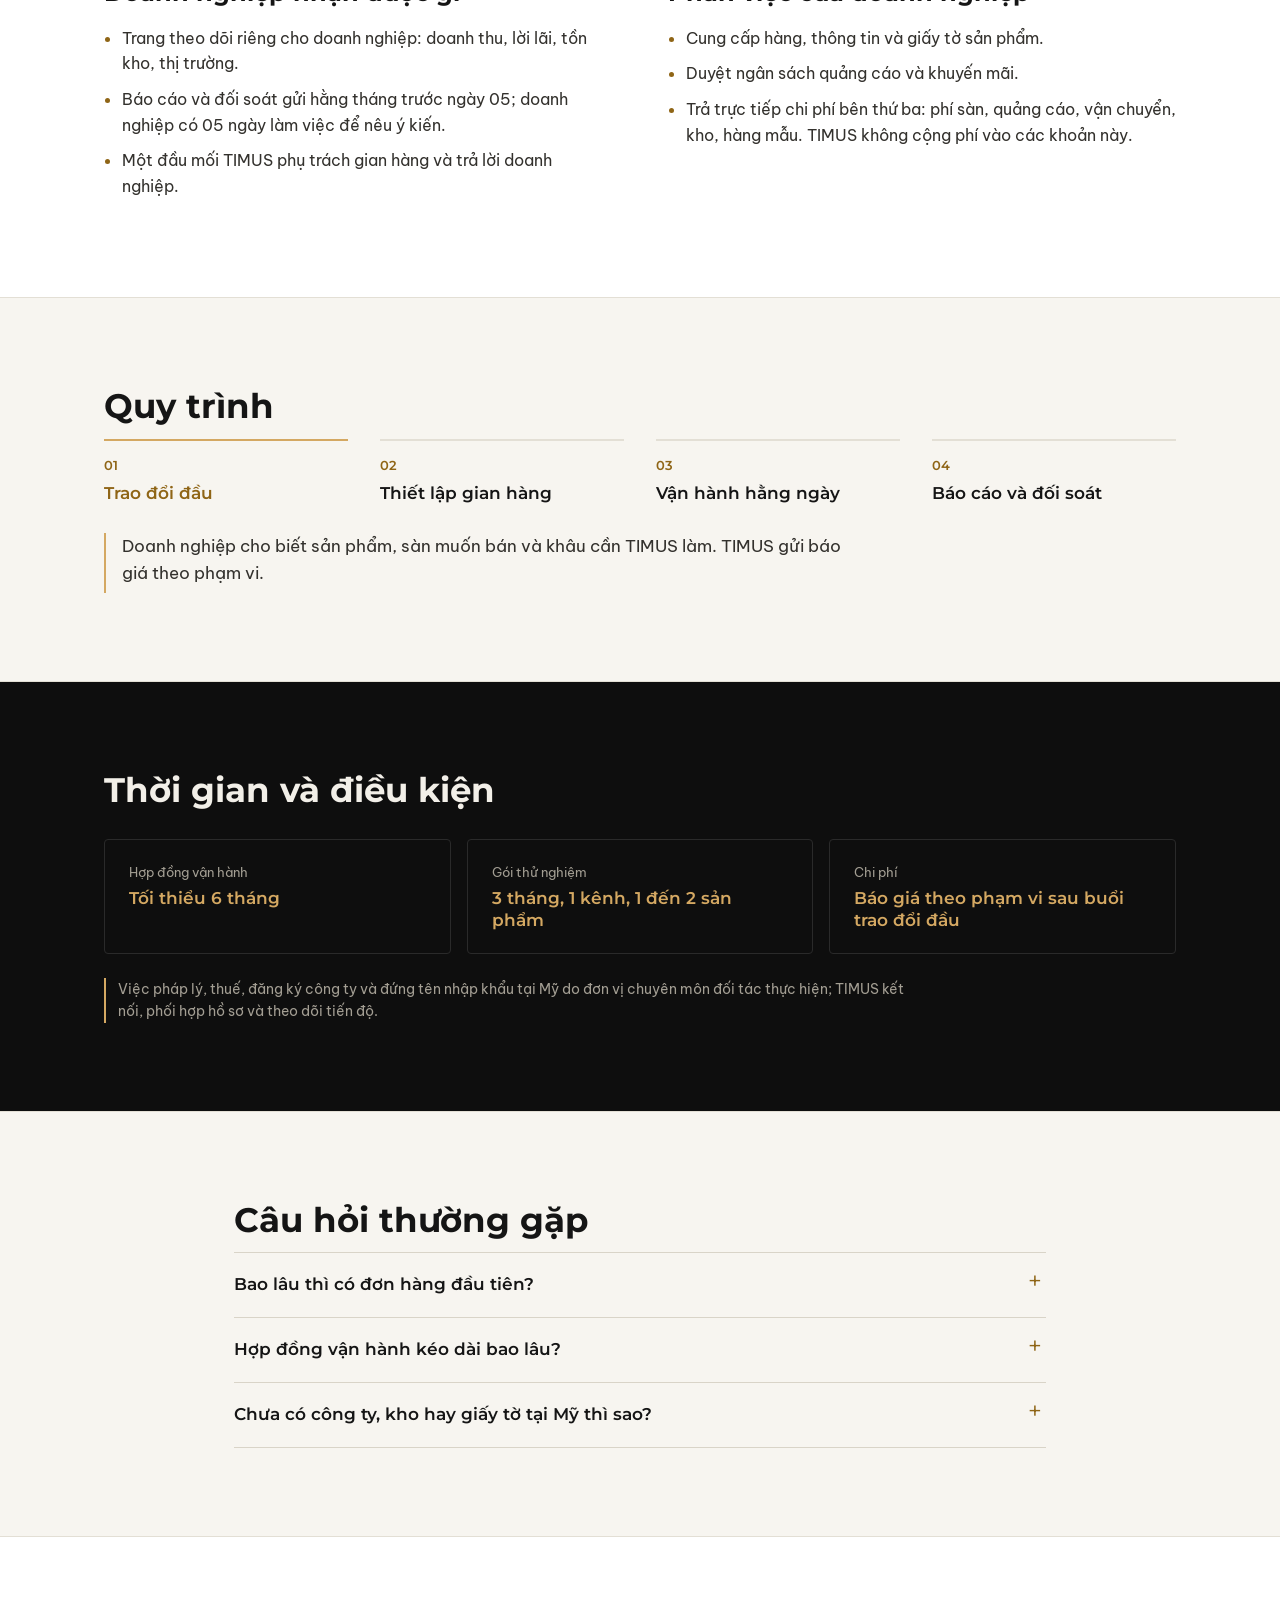
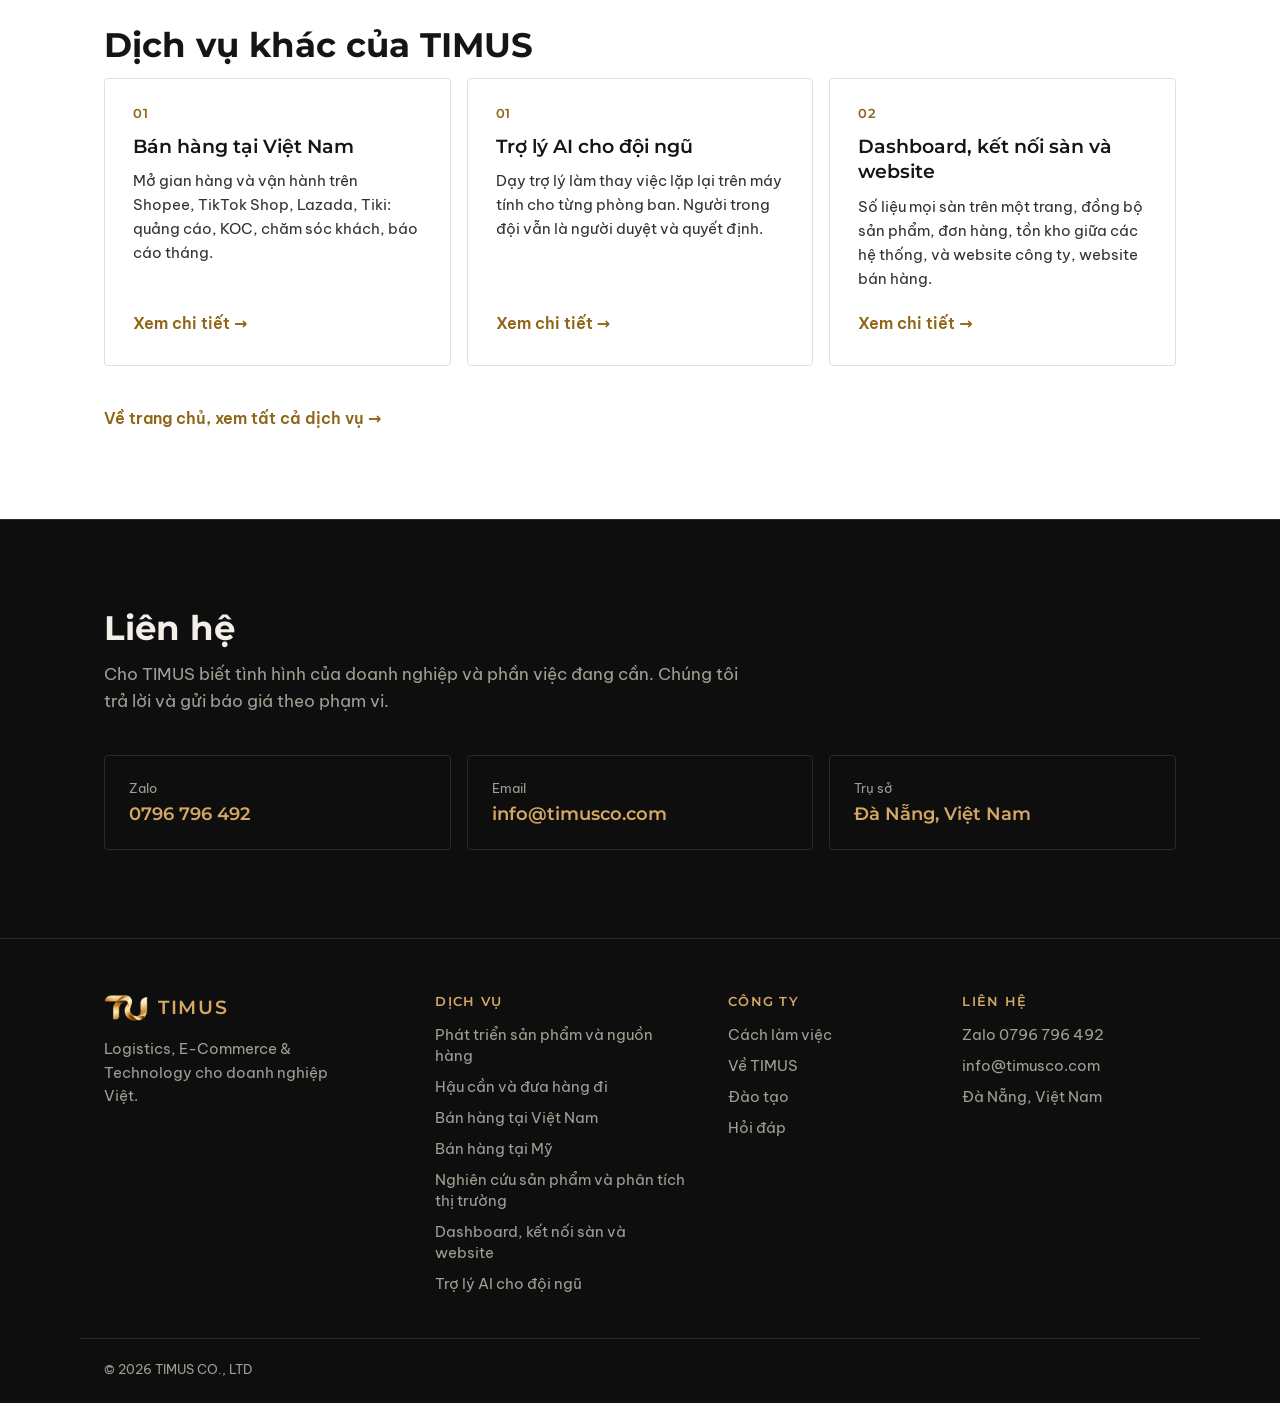
==== commit 3a5a6441: "Trang chủ: Logistics ba tuyến, logo sàn bay quanh điện thoại, màn hình 3D dùng ảnh chụp, quy trình d" ====
--- a/ban-hang-tai-my/index.html
+++ b/ban-hang-tai-my/index.html
@@ -17,7 +17,7 @@
 <link rel="preconnect" href="https://fonts.googleapis.com">
 <link rel="preconnect" href="https://fonts.gstatic.com" crossorigin>
 <link href="https://fonts.googleapis.com/css2?family=Be+Vietnam+Pro:wght@400;500;600&family=Montserrat:wght@500;600;700&display=swap" rel="stylesheet">
-<link rel="stylesheet" href="/style.css?v=20">
+<link rel="stylesheet" href="/style.css?v=22">
 <script type="application/ld+json">
 {"@context": "https://schema.org", "@type": "Service", "name": "Bán hàng tại Mỹ", "alternateName": "Selling in the United States", "description": "TIMUS mở gian hàng và vận hành cho thương hiệu Việt trên Amazon, TikTok Shop US, Walmart, eBay, Etsy, Shopify: quảng cáo, creator, chăm sóc khách, báo cáo tháng. Có gói thử nghiệm 3 tháng.", "url": "https://timusco.com/ban-hang-tai-my/", "areaServed": ["VN", "US"], "provider": {"@type": "Organization", "name": "TIMUS CO., LTD", "url": "https://timusco.com/"}}
 </script>
@@ -216,13 +216,33 @@
 
 <a class="fab" href="https://zalo.me/0796796492" target="_blank" rel="noopener" aria-label="Zalo">Zalo</a>
 
-<footer class="foot">
-  <div class="wrap foot-in">
-    <span>© 2026 TIMUS CO., LTD</span>
-    <span data-l="vi">Hệ sinh thái dịch vụ Logistics, E-Commerce &amp; Technology</span><span data-l="en">Logistics, E-Commerce &amp; Technology services</span>
-  </div>
+<footer class="foot ft">
+  <div class="wrap ft-in">
+    <div class="ft-b">
+      <a class="brand" href="/"><img src="/assets/timus-mark.webp" alt="" width="34" height="34" loading="lazy"><span>TIMUS</span></a>
+      <p><span data-l="vi">Logistics, E-Commerce &amp; Technology cho doanh nghiệp Việt.</span><span data-l="en">Logistics, E-Commerce &amp; Technology for Vietnamese businesses.</span></p>
+    </div>
+    <nav class="ft-c" aria-label="Dịch vụ">
+      <b><span data-l="vi">Dịch vụ</span><span data-l="en">Services</span></b>
+      <a href="/nguon-hang/"><span data-l="vi">Phát triển sản phẩm và nguồn hàng</span><span data-l="en">Product development and sourcing</span></a><a href="/hau-can/"><span data-l="vi">Hậu cần và đưa hàng đi</span><span data-l="en">Logistics and fulfillment</span></a><a href="/ban-hang-tai-viet-nam/"><span data-l="vi">Bán hàng tại Việt Nam</span><span data-l="en">Selling in Vietnam</span></a><a href="/ban-hang-tai-my/"><span data-l="vi">Bán hàng tại Mỹ</span><span data-l="en">Selling in the United States</span></a><a href="/nghien-cuu-san-pham/"><span data-l="vi">Nghiên cứu sản phẩm và phân tích thị trường</span><span data-l="en">Product research and market analysis</span></a><a href="/dashboard-ket-noi-website/"><span data-l="vi">Dashboard, kết nối sàn và website</span><span data-l="en">Dashboards, marketplace sync and websites</span></a><a href="/tro-ly-ai/"><span data-l="vi">Trợ lý AI cho đội ngũ</span><span data-l="en">AI assistants for your team</span></a>
+    </nav>
+    <nav class="ft-c" aria-label="Công ty">
+      <b><span data-l="vi">Công ty</span><span data-l="en">Company</span></b>
+      <a href="/#cach-lam"><span data-l="vi">Cách làm việc</span><span data-l="en">How we work</span></a>
+      <a href="/#ve-timus"><span data-l="vi">Về TIMUS</span><span data-l="en">About TIMUS</span></a>
+      <a href="/#dao-tao"><span data-l="vi">Đào tạo</span><span data-l="en">Training</span></a>
+      <a href="/#hoi-dap"><span data-l="vi">Hỏi đáp</span><span data-l="en">FAQ</span></a>
+    </nav>
+    <div class="ft-c">
+      <b><span data-l="vi">Liên hệ</span><span data-l="en">Contact</span></b>
+      <a href="https://zalo.me/0796796492" target="_blank" rel="noopener">Zalo 0796 796 492</a>
+      <a href="mailto:info@timusco.com?subject=TIMUS%20-%20Lien%20he%20bao%20gia">info@timusco.com</a>
+      <span><span data-l="vi">Đà Nẵng, Việt Nam</span><span data-l="en">Da Nang, Vietnam</span></span>
+    </div>
+  </div>
+  <div class="wrap ft-end"><span>© 2026 TIMUS CO., LTD</span></div>
 </footer>
 
-<script src="/assets/site.js?v=12"></script>
+<script src="/assets/site.js?v=13"></script>
 </body>
 </html>
--- a/style.css
+++ b/style.css
@@ -821,3 +821,88 @@
   .proc-cta .btn { flex: 0 0 auto; }
 }
 @media (max-width: 600px) { .inc-g { grid-template-columns: 1fr; } }
+
+/* v21: Về TIMUS có dải số liệu; Hỏi đáp hai cột; Liên hệ có nút lớn; chân trang nhiều cột */
+.founder img { display: block; width: 56px; height: 56px; object-fit: contain; margin-bottom: 16px; }
+.ab-facts { list-style: none; margin: 48px 0 0; padding: 0; display: grid; grid-template-columns: repeat(4, 1fr); border: 1px solid var(--line); border-radius: var(--radius); }
+.ab-facts li { padding: 22px 24px; }
+.ab-facts li + li { border-left: 1px solid var(--line); }
+.ab-facts b { display: block; font: 600 19px/1.3 Montserrat, sans-serif; color: var(--gold-2); }
+.ab-facts span span, .ab-facts li > span { color: var(--muted); font-size: 14px; }
+.ab-facts li > span { display: block; margin-top: 6px; }
+.faq2 { display: grid; grid-template-columns: minmax(0, 1fr) minmax(0, 1.7fr); gap: 64px; align-items: start; }
+.faq-l { position: sticky; top: 96px; }
+.faq-l p:not(.eyebrow) { color: var(--body); margin: 0 0 16px; }
+.faq2 .qa-list { margin-top: 0; }
+.faq2 .qa p { max-width: none; }
+.ct { display: grid; grid-template-columns: minmax(0, 1.25fr) minmax(0, 1fr); gap: 64px; align-items: center; }
+.ct .sub { margin-bottom: 28px; }
+.ct-b { display: flex; flex-wrap: wrap; gap: 14px; }
+.ct-a { display: grid; gap: 4px; min-width: 220px; padding: 16px 22px; border: 1px solid var(--gold); border-radius: var(--radius); text-decoration: none; color: var(--gold); transition: background .2s, transform .2s; }
+.ct-a span { font-size: 13px; opacity: .85; }
+.ct-a b { font: 600 19px/1.25 Montserrat, sans-serif; }
+.ct-a:hover { background: rgba(212, 168, 98, .1); transform: translateY(-2px); }
+.ct-a.gold { background: var(--gold); color: #111; }
+.ct-a.gold:hover { background: var(--gold-2); }
+.ct-o { margin: 22px 0 0; color: var(--muted); font-size: 14.5px; }
+.ct-r { border: 1px solid var(--line); border-radius: var(--radius); padding: 30px 32px; background: var(--bg-2); }
+.ct-r h3 { margin: 0 0 16px; color: var(--gold); }
+.ct-r ol { margin: 0; padding: 0; list-style: none; counter-reset: c; display: grid; gap: 14px; }
+.ct-r li { counter-increment: c; display: grid; grid-template-columns: 30px 1fr; gap: 12px; color: var(--body); line-height: 1.55; }
+.ct-r li::before { content: counter(c); display: grid; place-items: center; width: 28px; height: 28px; border-radius: 50%; border: 1px solid var(--gold); color: var(--gold); font: 600 13px/1 Montserrat, sans-serif; }
+.foot.ft { padding: 56px 0 0; font-size: 14.5px; }
+.ft-in { display: grid; grid-template-columns: 1.5fr 1.3fr 1fr 1.1fr; gap: 40px; }
+.ft-b p { margin: 16px 0 0; max-width: 260px; color: var(--muted); line-height: 1.6; }
+.ft-c { display: grid; gap: 10px; align-content: start; }
+.ft-c b { font: 600 13px/1 Montserrat, sans-serif; letter-spacing: .1em; text-transform: uppercase; color: var(--gold); margin-bottom: 6px; }
+.ft-c a, .ft-c > span { color: var(--muted); text-decoration: none; line-height: 1.45; }
+.ft-c a:hover { color: var(--gold-2); }
+.ft-end { margin-top: 44px; padding-top: 20px; padding-bottom: 24px; border-top: 1px solid var(--line); color: var(--muted); font-size: 13px; }
+@media (max-width: 900px) {
+  .ab-facts { grid-template-columns: 1fr 1fr; margin-top: 32px; }
+  .ab-facts li:nth-child(3) { border-left: 0; }
+  .ab-facts li:nth-child(n+3) { border-top: 1px solid var(--line); }
+  .faq2, .ct { grid-template-columns: 1fr; gap: 28px; }
+  .faq-l { position: static; }
+  .ct-a { flex: 1 1 100%; }
+  .ct-r { padding: 24px 20px; }
+  .ft-in { grid-template-columns: 1fr 1fr; gap: 32px 24px; }
+  .ft-b { grid-column: 1 / -1; }
+  .ft-end { padding-bottom: 84px; }
+}
+
+/* v22: khối theo dõi là danh sách chữ có kẻ dòng; quy trình là bảng, không còn vòng tròn số và thẻ */
+.inc { align-items: start; }
+.inc-d { margin: 0; display: grid; grid-template-columns: 1fr 1fr; gap: 0 40px; border-bottom: 1px solid #D9D4C8; }
+.inc-d > div { padding: 18px 0; border-top: 1px solid #D9D4C8; }
+.inc-d dt { font: 600 17px/1.3 Montserrat, sans-serif; }
+.inc-d dd { margin: 6px 0 0; color: var(--muted); font-size: 15px; line-height: 1.5; }
+.inc-n { display: block; margin: 20px 0 0; color: var(--text); font-weight: 600; }
+.inc-p { padding: 6px 0 0 40px; border-left: 2px solid var(--gold); }
+.inc-p h3 { margin: 0 0 14px; }
+.inc-p ul { list-style: none; margin: 0 0 20px; padding: 0; }
+.inc-p li { padding: 12px 0; border-top: 1px solid #D9D4C8; color: var(--body); line-height: 1.55; }
+.inc-p li:first-child { border-top: 0; padding-top: 0; }
+.inc-p li:last-child { color: var(--text); font-weight: 600; }
+.tab-row.pt-tabs { gap: 28px; margin-bottom: 0; border-bottom: 1px solid var(--line); }
+.pt-tabs .tab { padding: 0 0 12px; border: 0; border-bottom: 2px solid transparent; border-radius: 0; background: none; color: var(--muted); font-size: 16px; margin-bottom: -1px; }
+.pt-tabs .tab:hover { color: var(--text); border-color: transparent; }
+.pt-tabs .tab.on { background: none; color: var(--text); border-bottom-color: var(--gold-t); }
+.pt-h, .pt-r { display: grid; grid-template-columns: 1.1fr 1.3fr 1.1fr 1.2fr; gap: 0 36px; }
+.pt-h span { padding: 16px 0 12px; color: var(--muted); font-size: 13.5px; font-weight: 500; }
+.pt-h span span { padding: 0; }
+.pt-r { padding: 24px 0; border-top: 1px solid var(--line); }
+.pt-s i { display: block; font: 300 34px/1 Montserrat, sans-serif; font-style: normal; color: var(--gold-t); margin-bottom: 10px; }
+.pt-s b { display: block; font: 600 17.5px/1.35 Montserrat, sans-serif; }
+.pt-s em { display: block; margin-top: 6px; font-style: normal; font-size: 13.5px; line-height: 1.45; color: var(--muted); }
+.pt-r p { margin: 0; color: var(--body); font-size: 15.5px; line-height: 1.6; }
+.pt-r p:last-child { color: var(--text); font-weight: 500; }
+.pt-k { display: none; }
+.proc-cta { margin-top: 0; }
+@media (max-width: 900px) {
+  .inc-d { grid-template-columns: 1fr; }
+  .inc-p { padding-left: 20px; }
+  .pt-h { display: none; }
+  .pt-r { grid-template-columns: 1fr; gap: 14px; padding: 22px 0; }
+  .pt-k { display: block; margin-bottom: 3px; color: var(--muted); font-size: 13px; font-weight: 500; }
+}
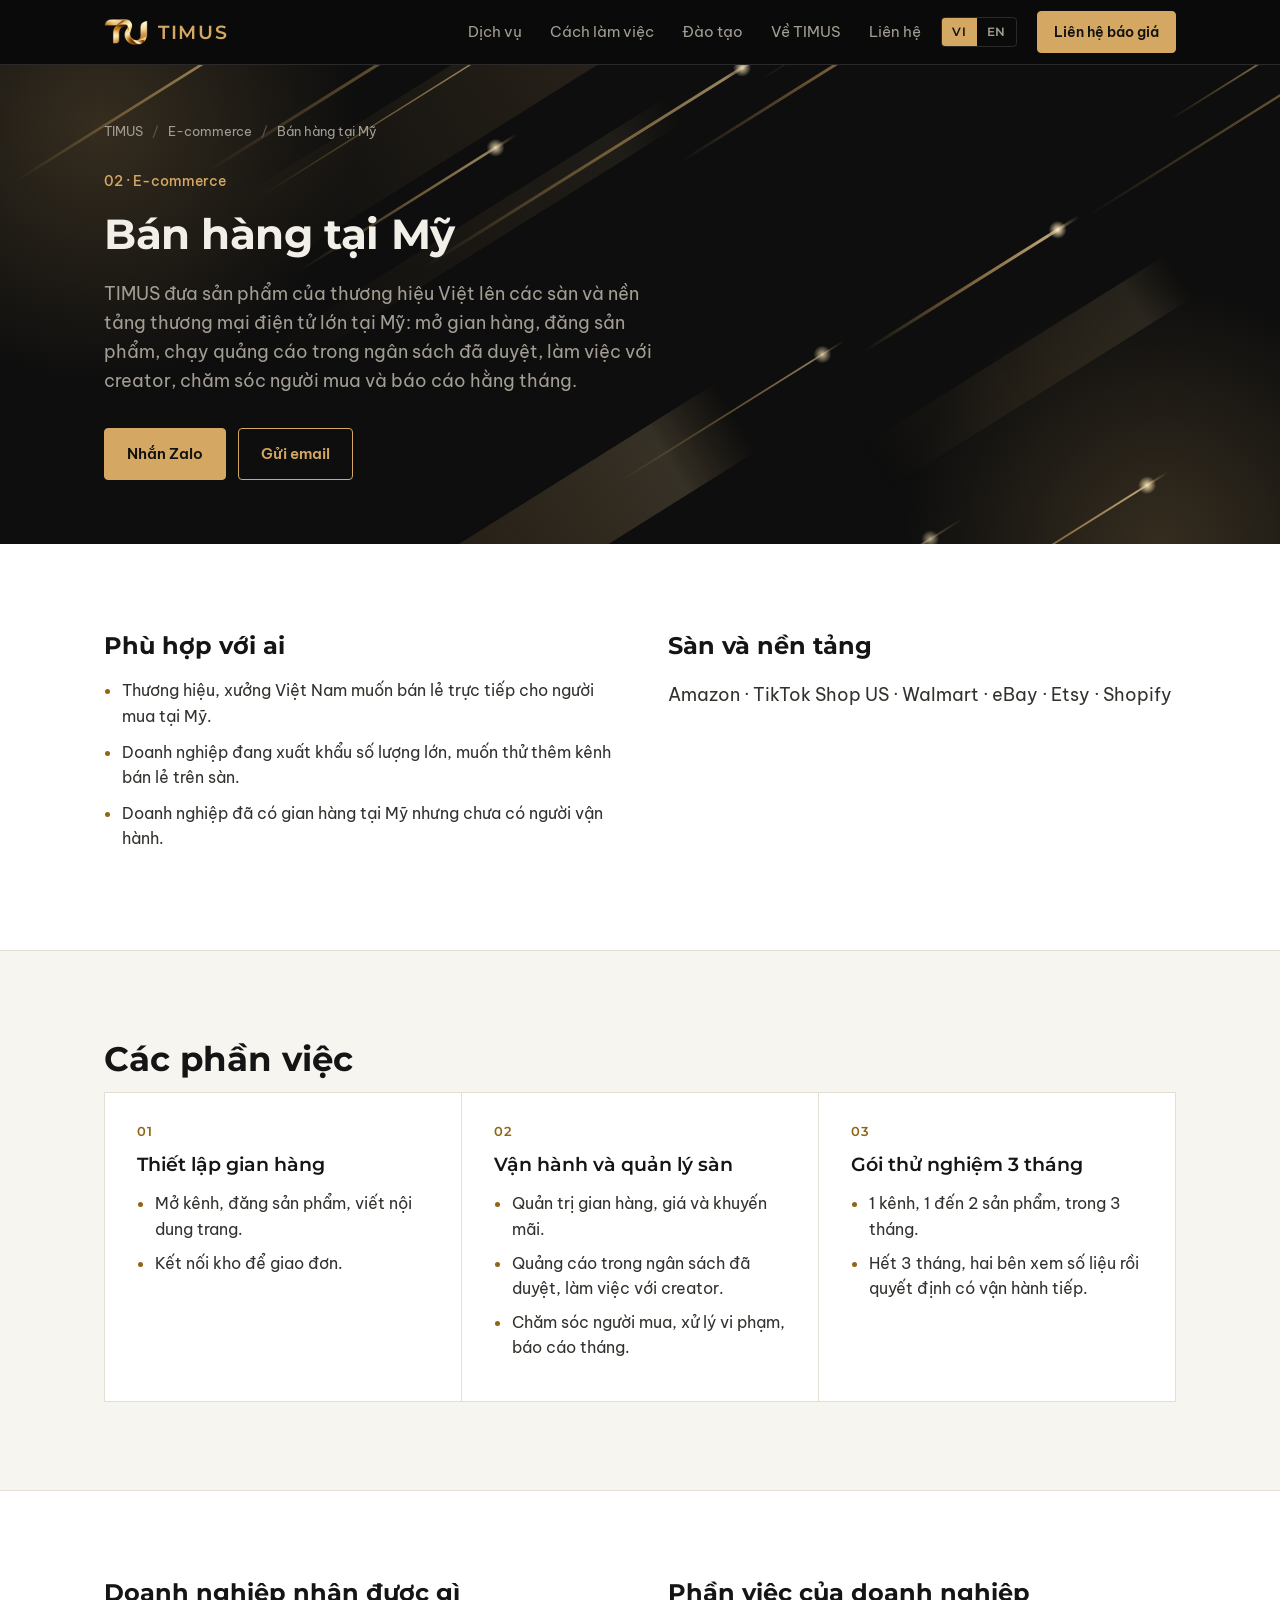
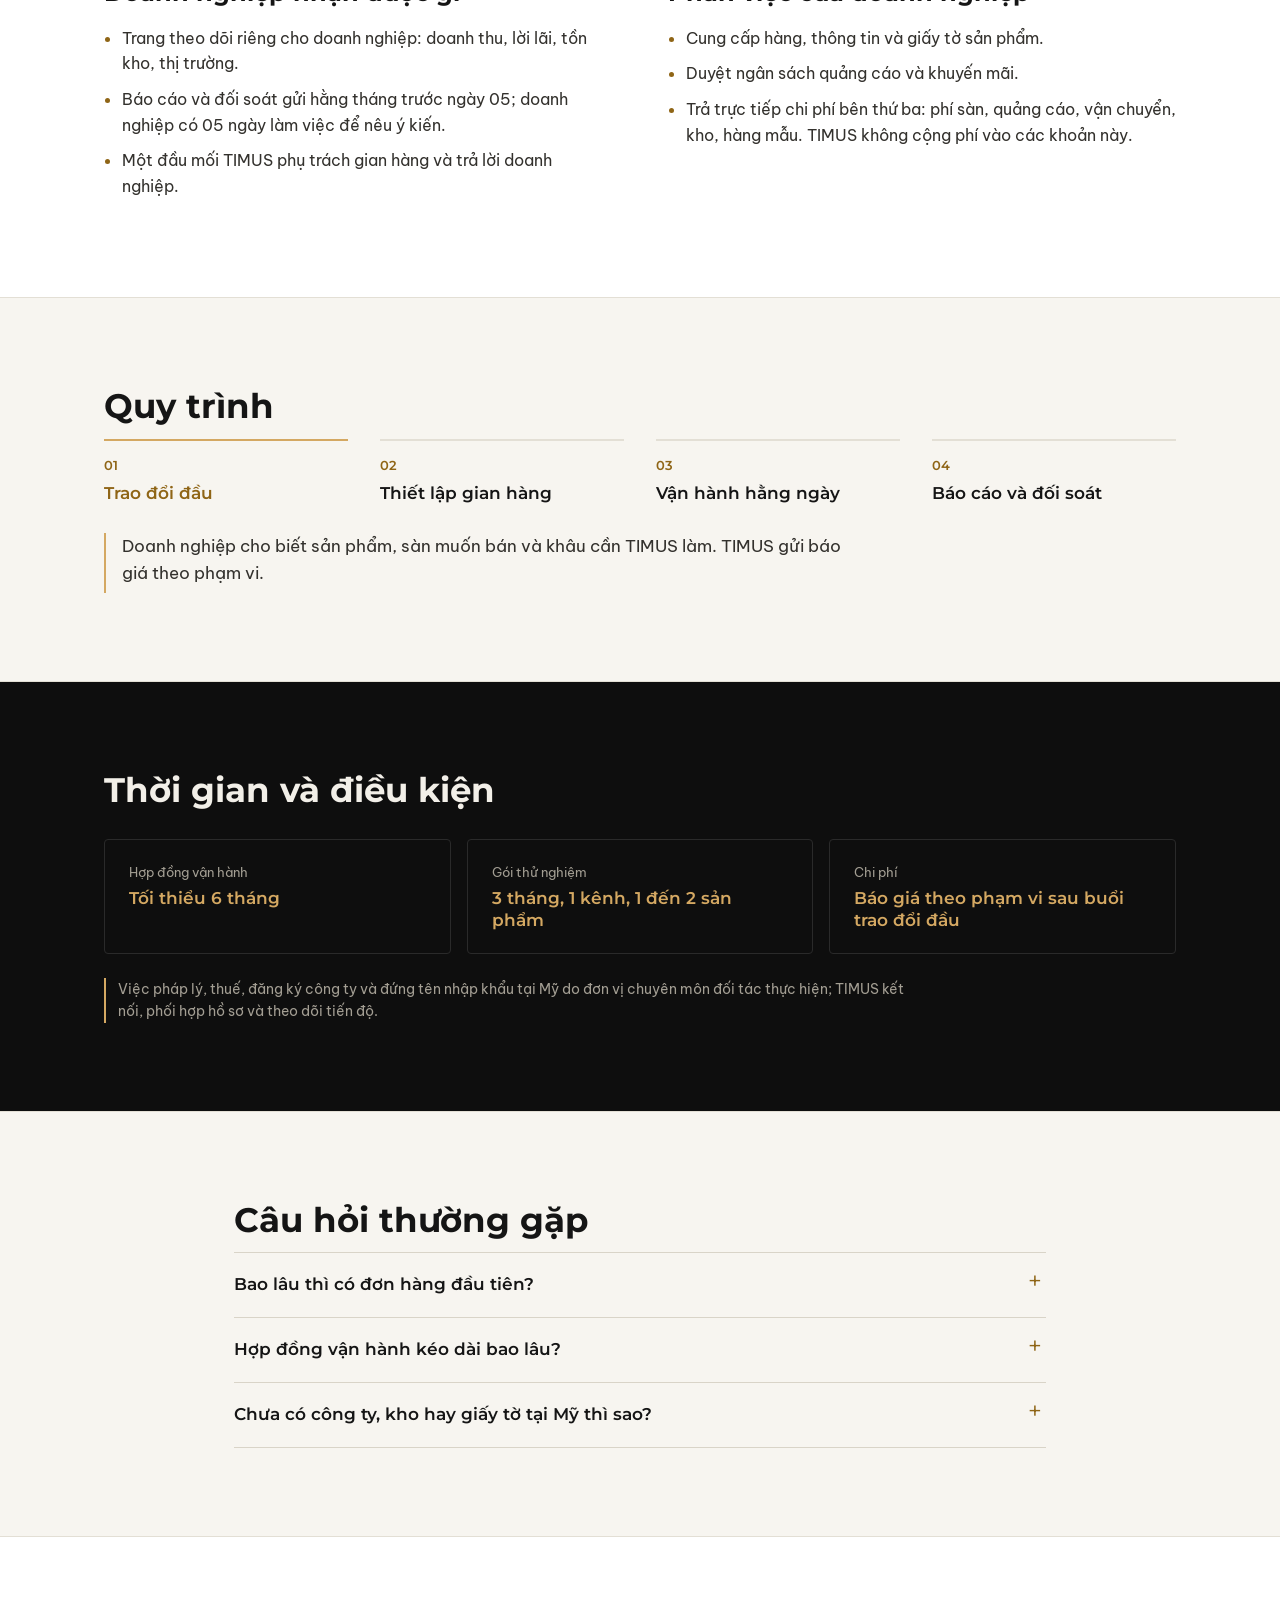
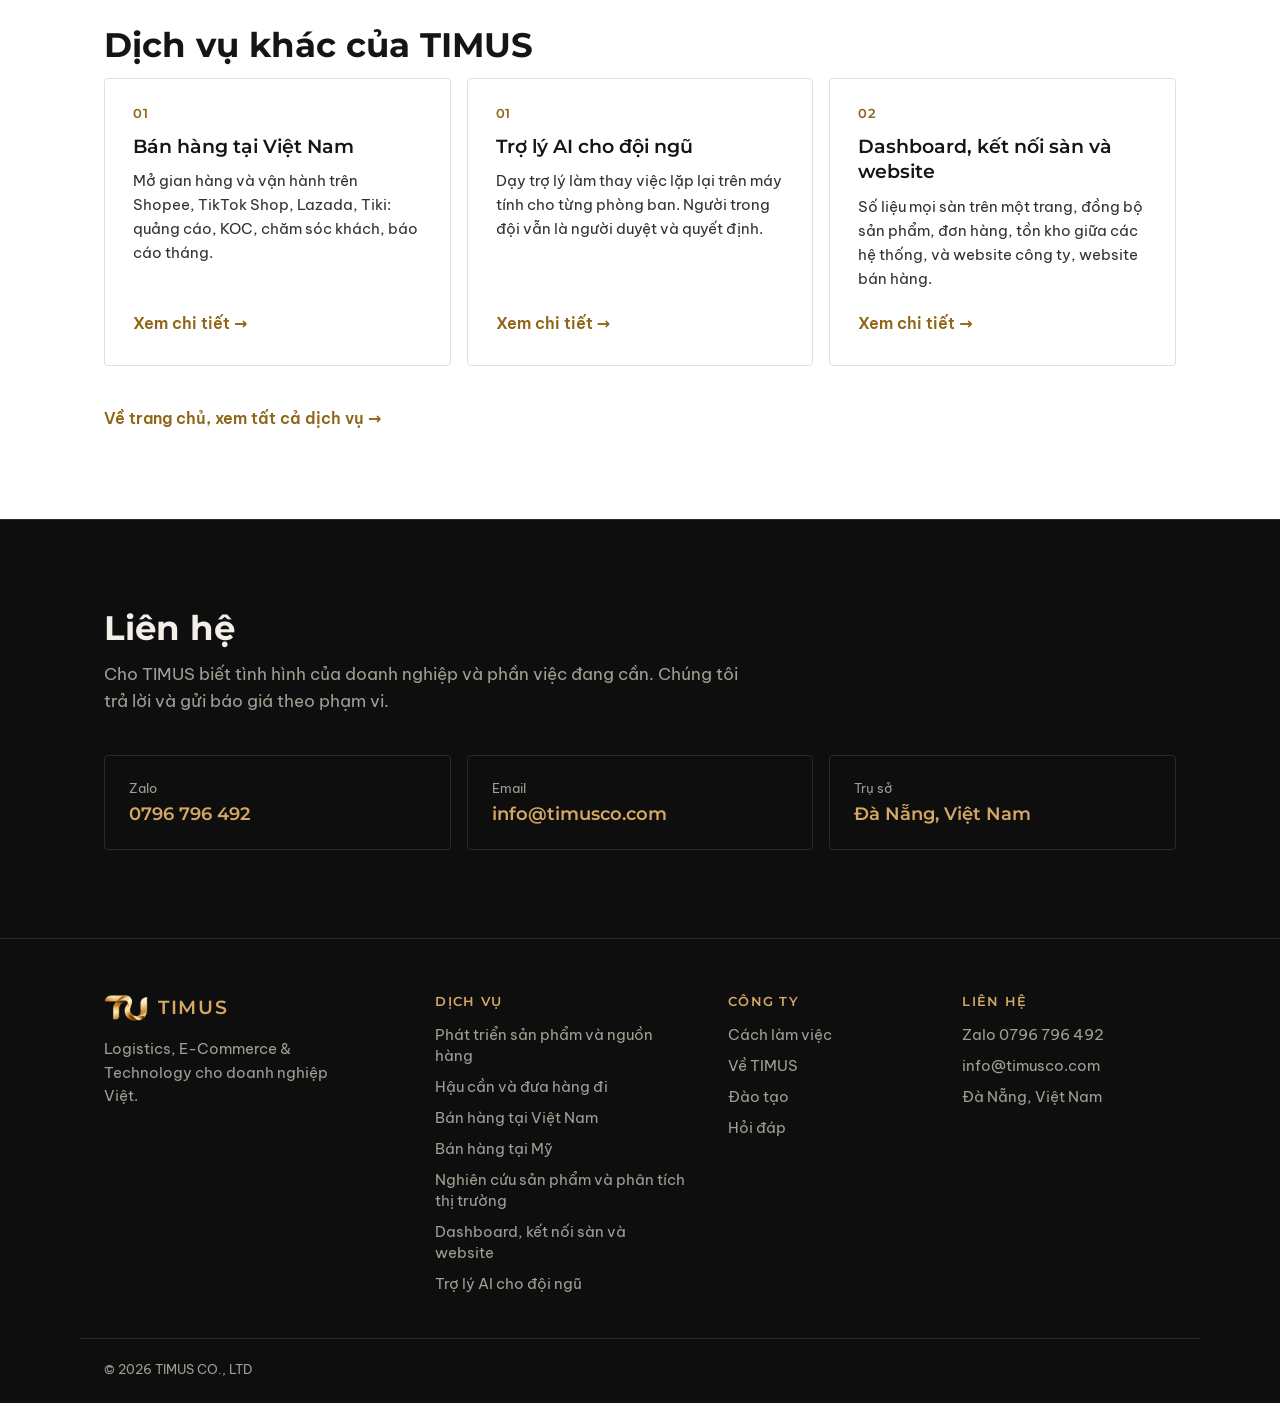
==== commit 13b8e907: "Cảnh E-commerce: sửa lỗi thùng hàng trên băng chuyền co dần rồi biến mất Co-Authored-By: Claude Fabl" ====
--- a/ban-hang-tai-my/index.html
+++ b/ban-hang-tai-my/index.html
@@ -243,6 +243,6 @@
   <div class="wrap ft-end"><span>© 2026 TIMUS CO., LTD</span></div>
 </footer>
 
-<script src="/assets/site.js?v=13"></script>
+<script src="/assets/site.js?v=14"></script>
 </body>
 </html>
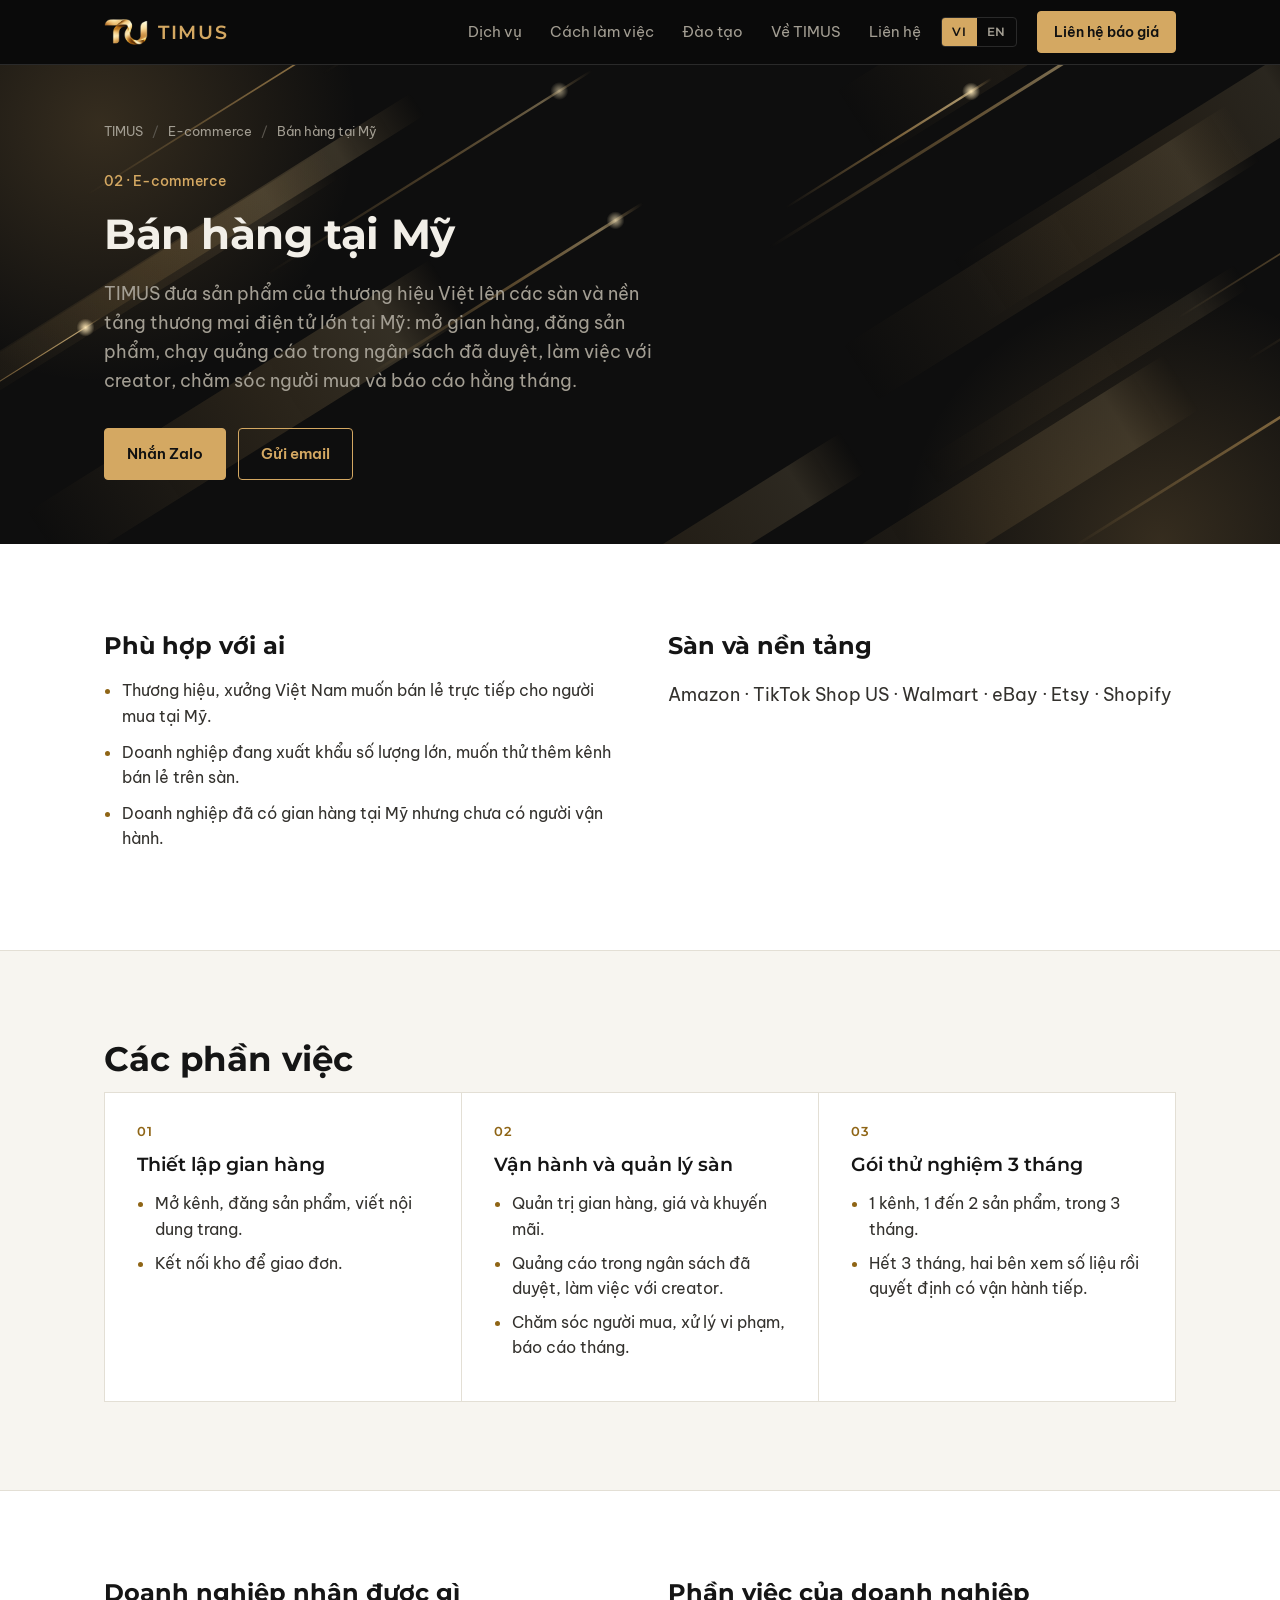
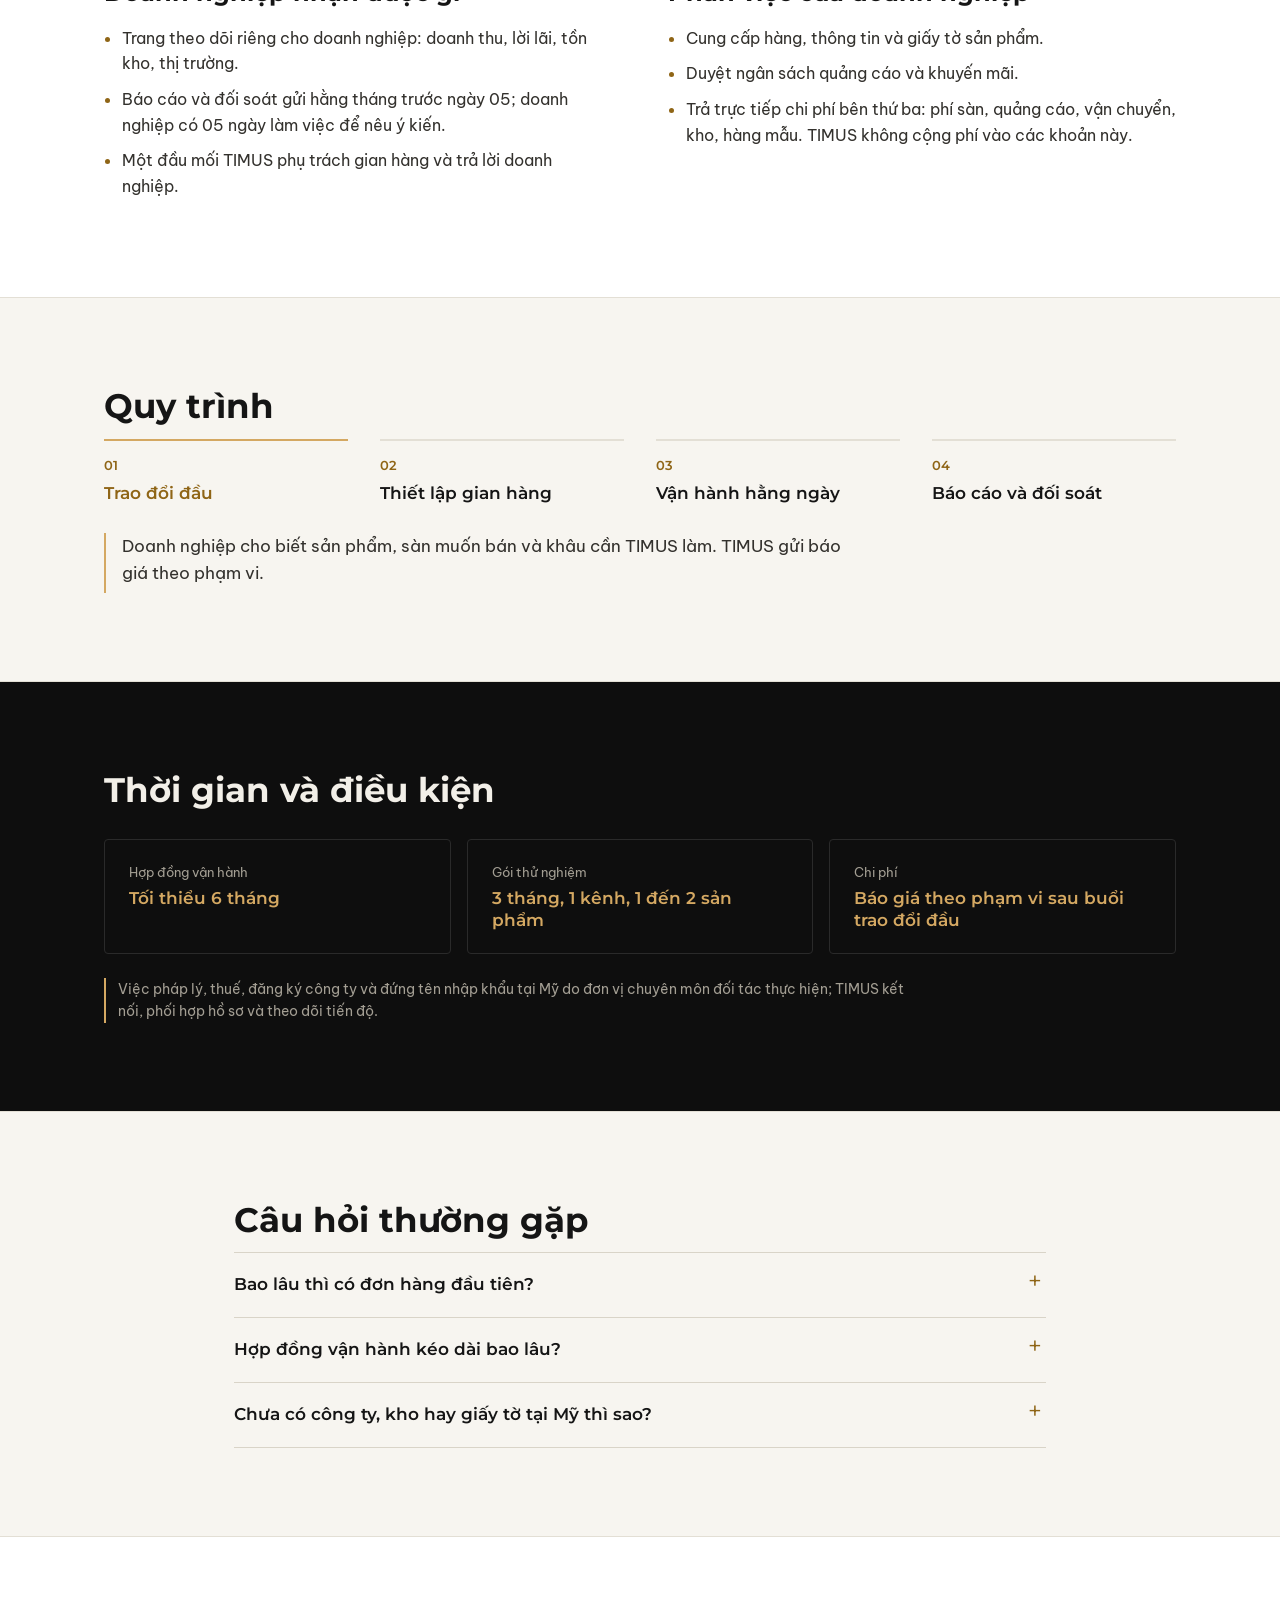
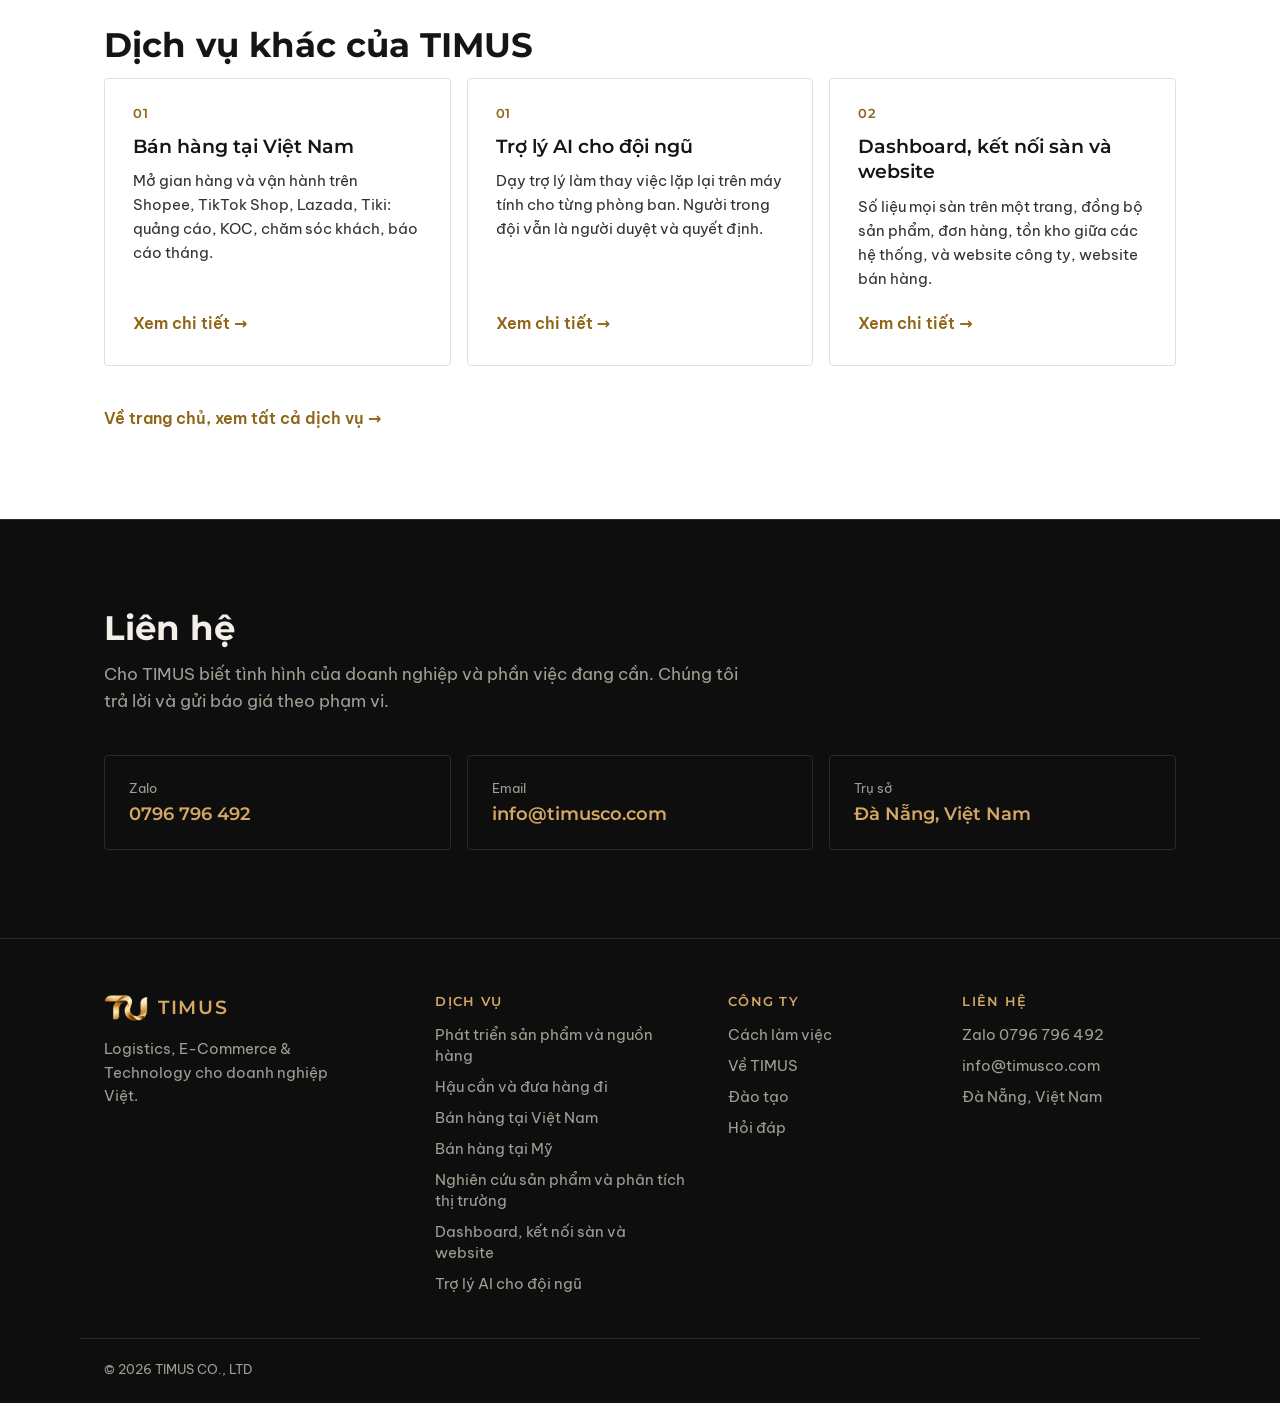
==== commit 9428f1bb: "Cảnh Technology: ba màn hình lớn xếp vòng cung, AI agents là nút trung tâm với các thẻ việc chạy tới" ====
--- a/ban-hang-tai-my/index.html
+++ b/ban-hang-tai-my/index.html
@@ -17,7 +17,7 @@
 <link rel="preconnect" href="https://fonts.googleapis.com">
 <link rel="preconnect" href="https://fonts.gstatic.com" crossorigin>
 <link href="https://fonts.googleapis.com/css2?family=Be+Vietnam+Pro:wght@400;500;600&family=Montserrat:wght@500;600;700&display=swap" rel="stylesheet">
-<link rel="stylesheet" href="/style.css?v=22">
+<link rel="stylesheet" href="/style.css?v=23">
 <script type="application/ld+json">
 {"@context": "https://schema.org", "@type": "Service", "name": "Bán hàng tại Mỹ", "alternateName": "Selling in the United States", "description": "TIMUS mở gian hàng và vận hành cho thương hiệu Việt trên Amazon, TikTok Shop US, Walmart, eBay, Etsy, Shopify: quảng cáo, creator, chăm sóc khách, báo cáo tháng. Có gói thử nghiệm 3 tháng.", "url": "https://timusco.com/ban-hang-tai-my/", "areaServed": ["VN", "US"], "provider": {"@type": "Organization", "name": "TIMUS CO., LTD", "url": "https://timusco.com/"}}
 </script>
@@ -243,6 +243,6 @@
   <div class="wrap ft-end"><span>© 2026 TIMUS CO., LTD</span></div>
 </footer>
 
-<script src="/assets/site.js?v=14"></script>
+<script src="/assets/site.js?v=15"></script>
 </body>
 </html>
--- a/style.css
+++ b/style.css
@@ -906,3 +906,7 @@
   .pt-r { grid-template-columns: 1fr; gap: 14px; padding: 22px 0; }
   .pt-k { display: block; margin-bottom: 3px; color: var(--muted); font-size: 13px; font-weight: 500; }
 }
+
+/* v23: thẻ việc của AI agents chạy giữa các màn hình ở cảnh Technology */
+.hx-lb.task { padding: 4px 10px; border-radius: 999px; background: var(--gold); border-color: var(--gold); color: #111; font-size: 11.5px; }
+@media (max-width: 900px) { .pl-st .hx-lb.task { font-size: 9.5px; padding: 2px 6px; } }
